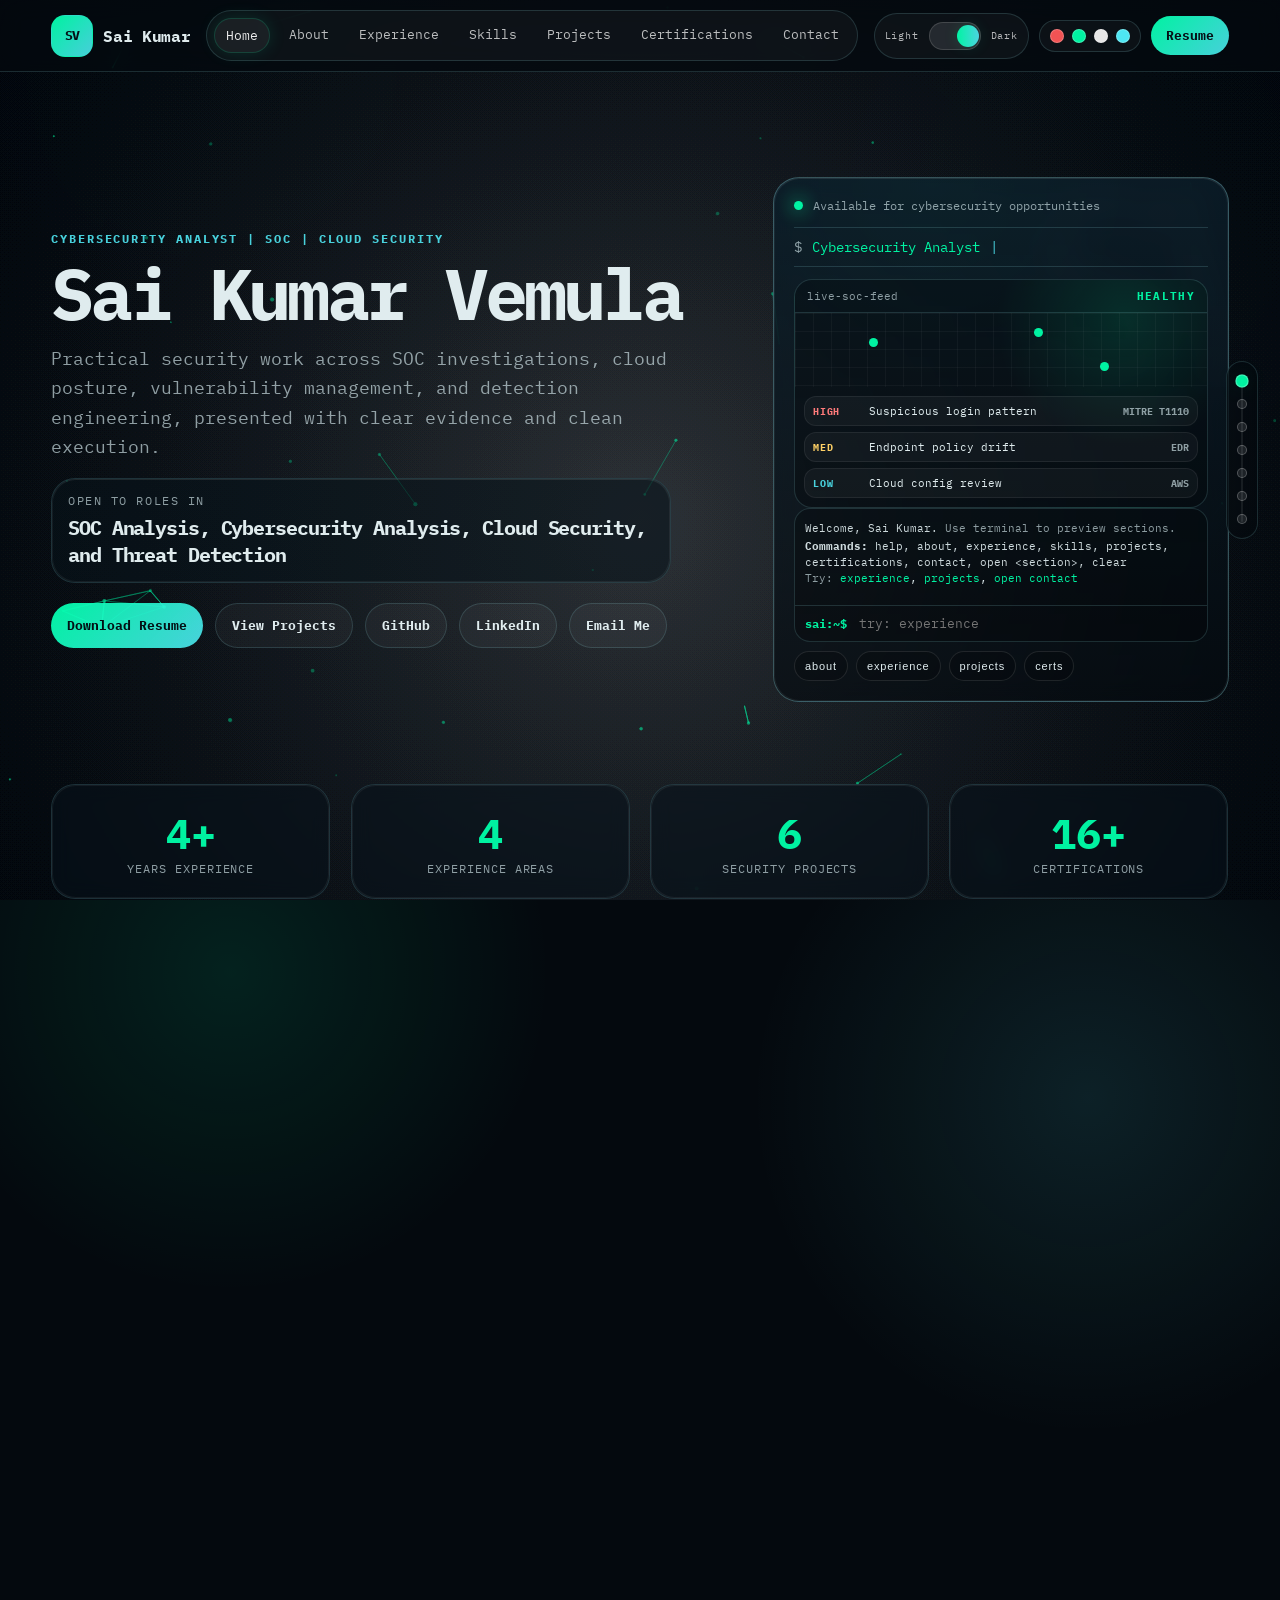
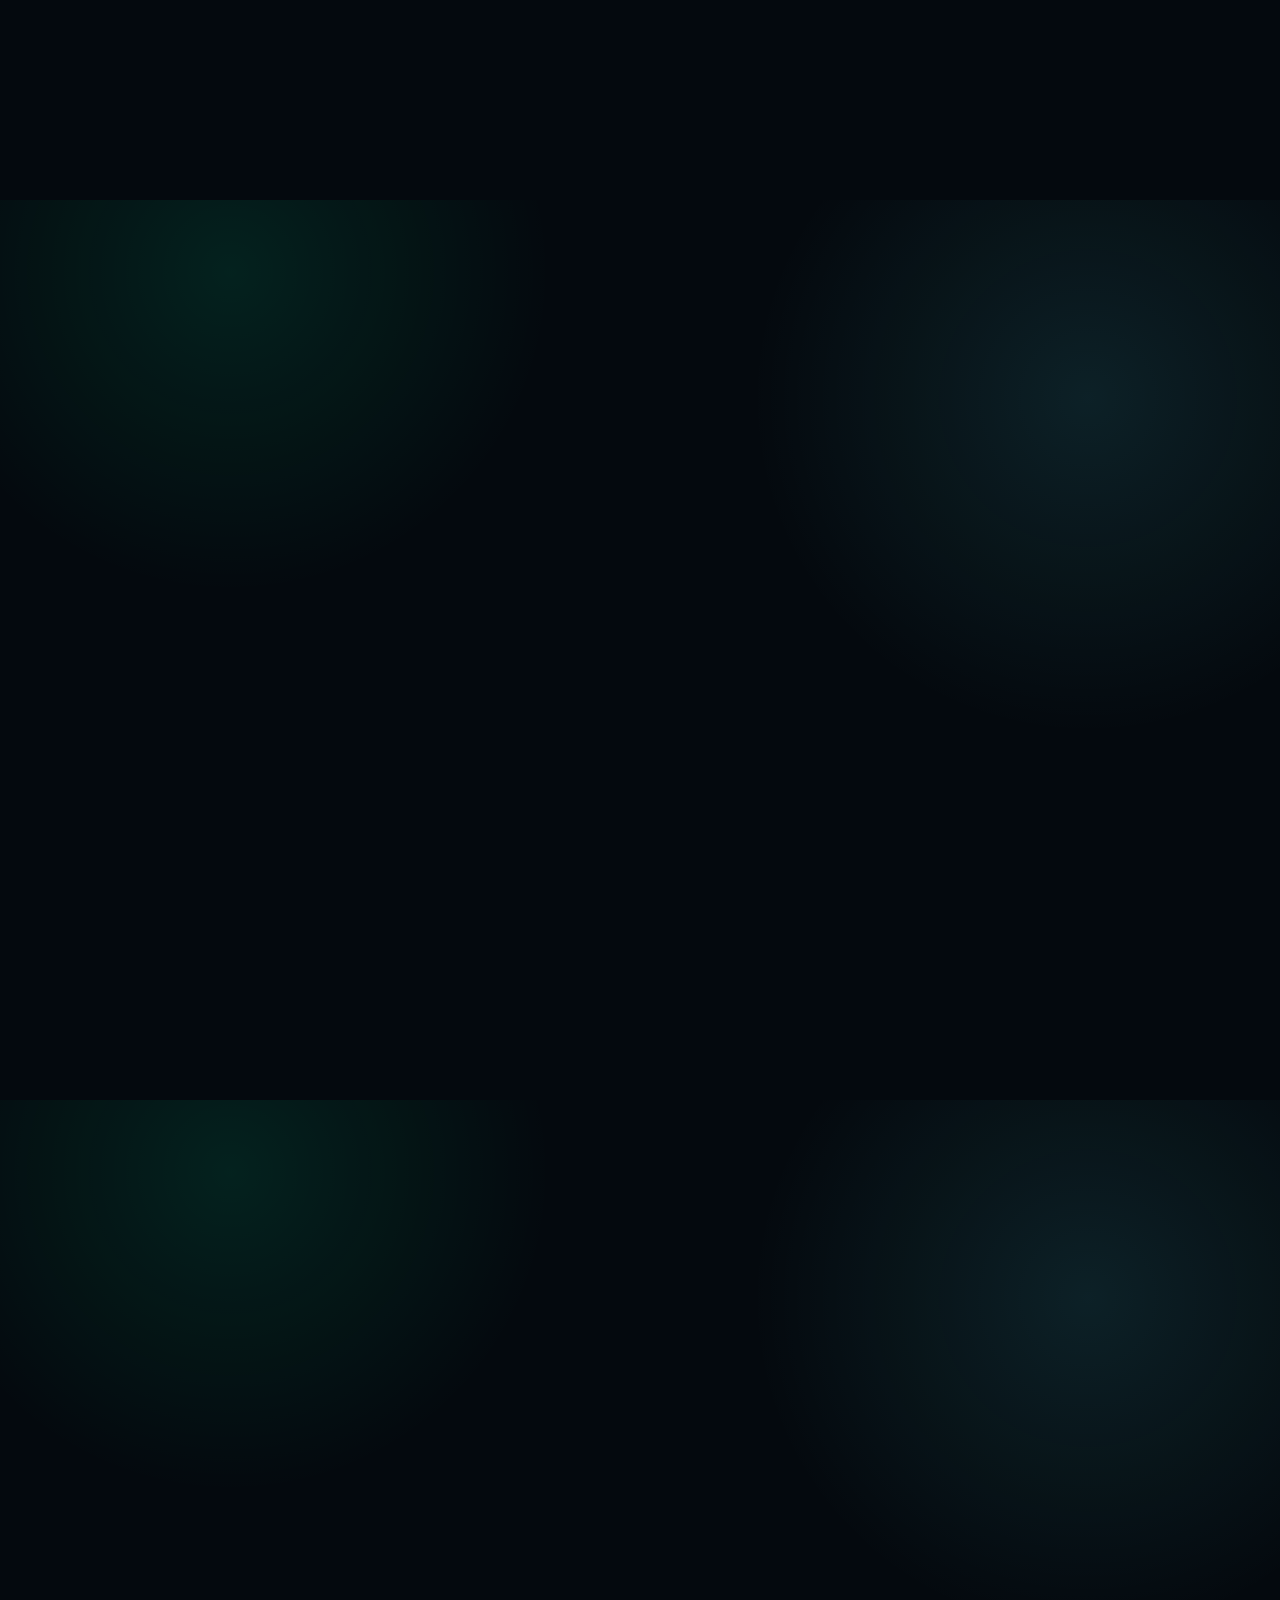
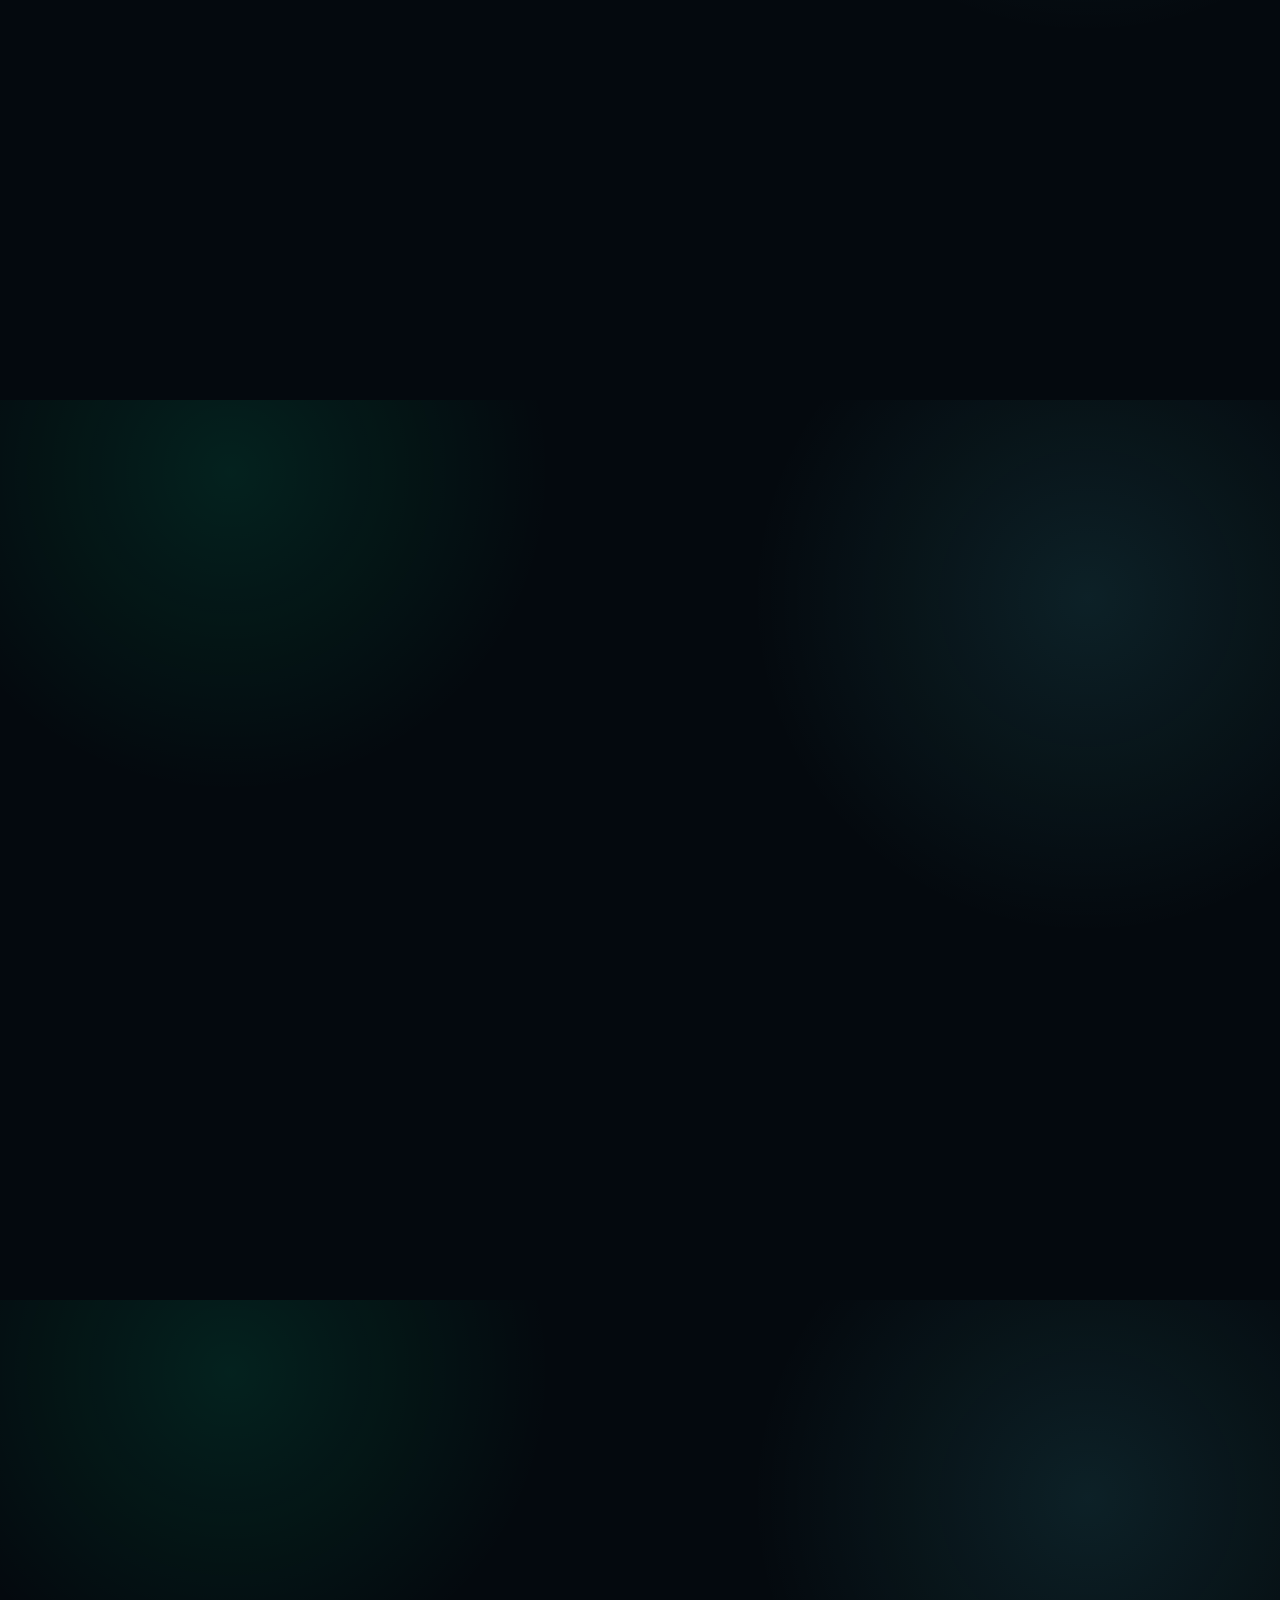
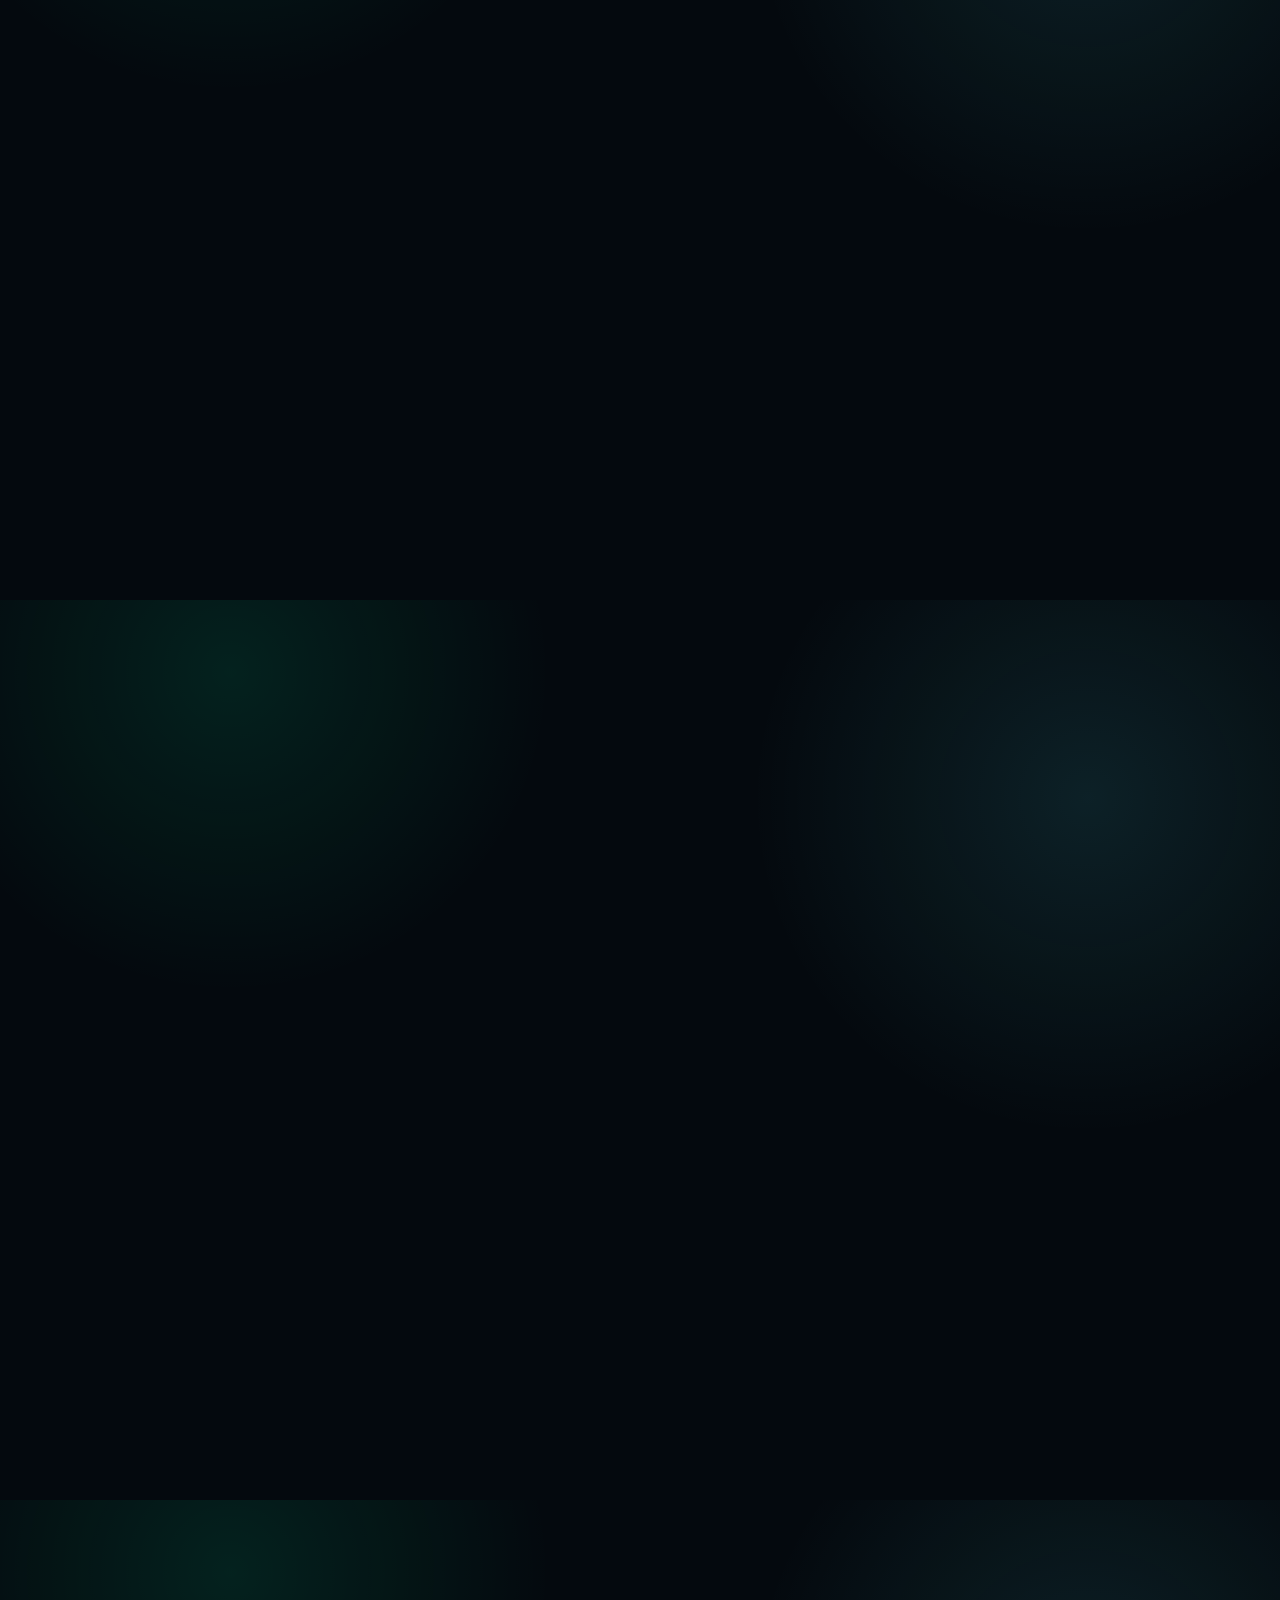
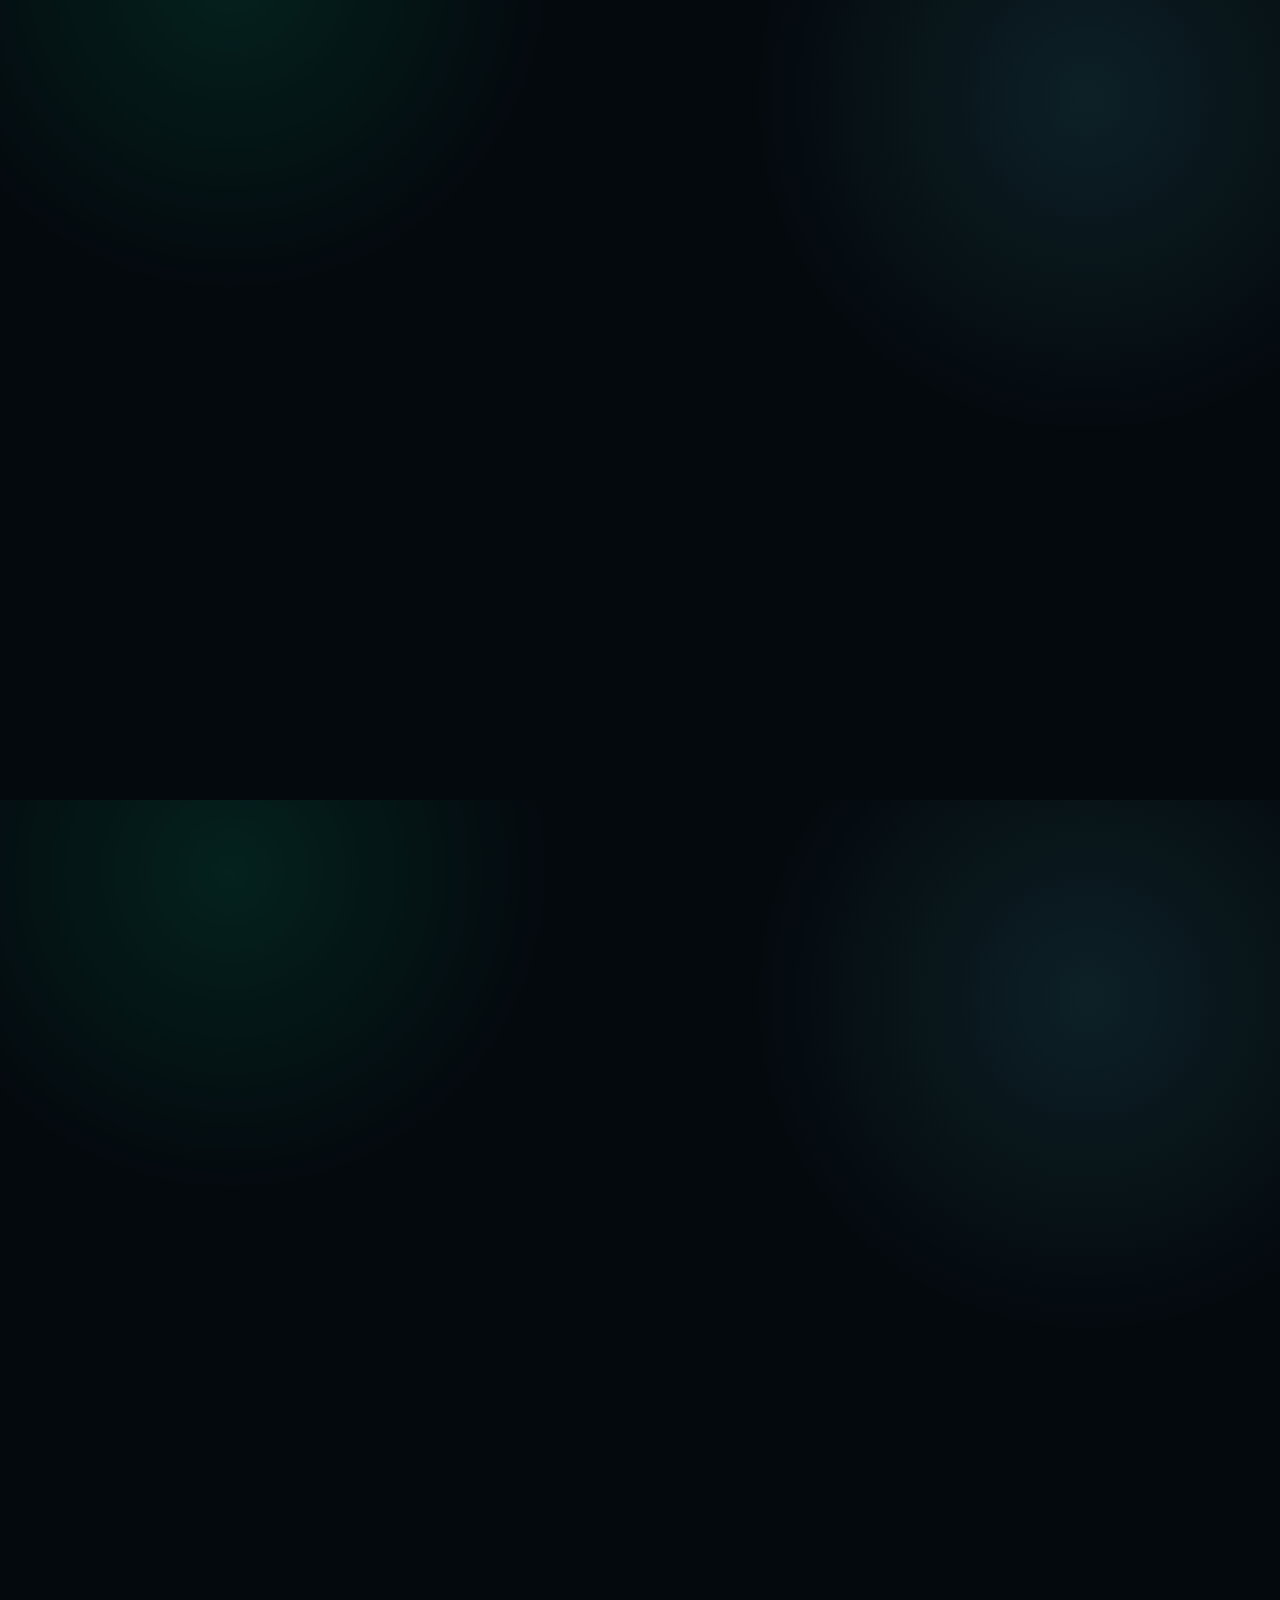
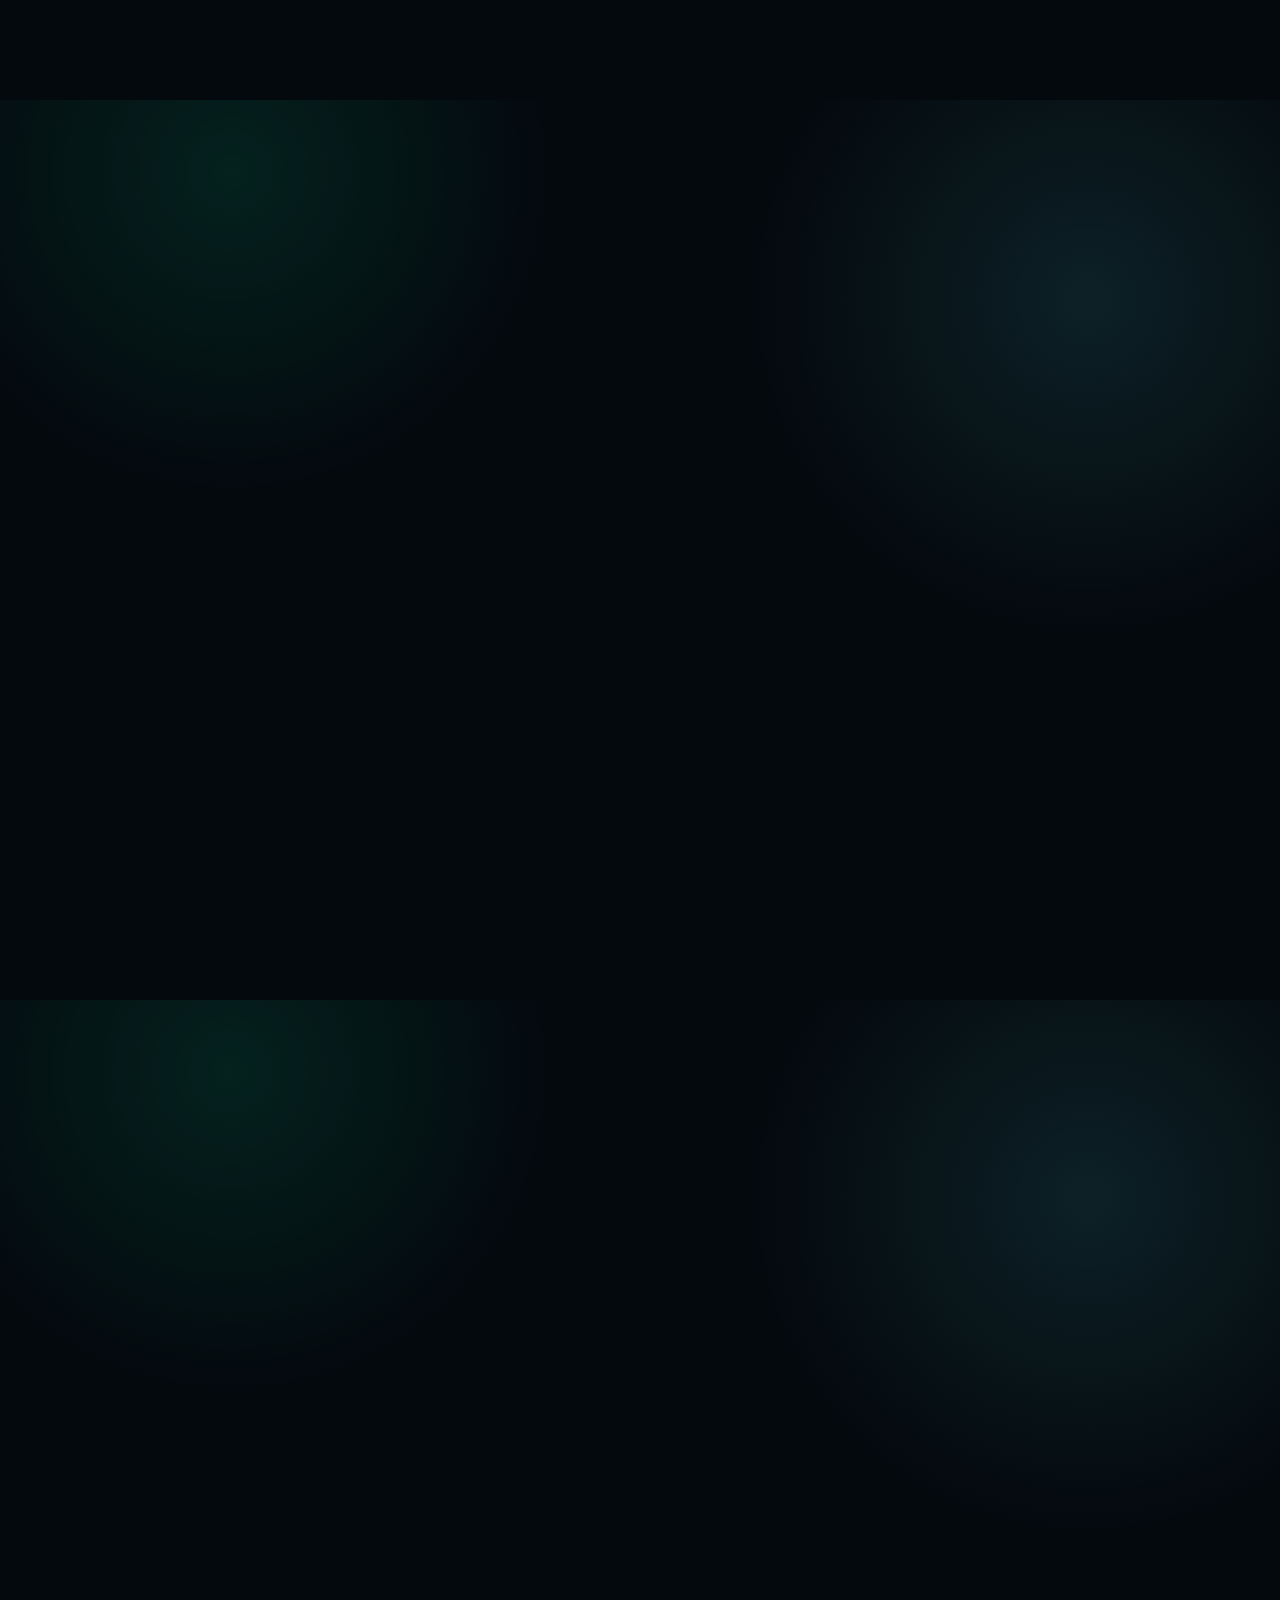
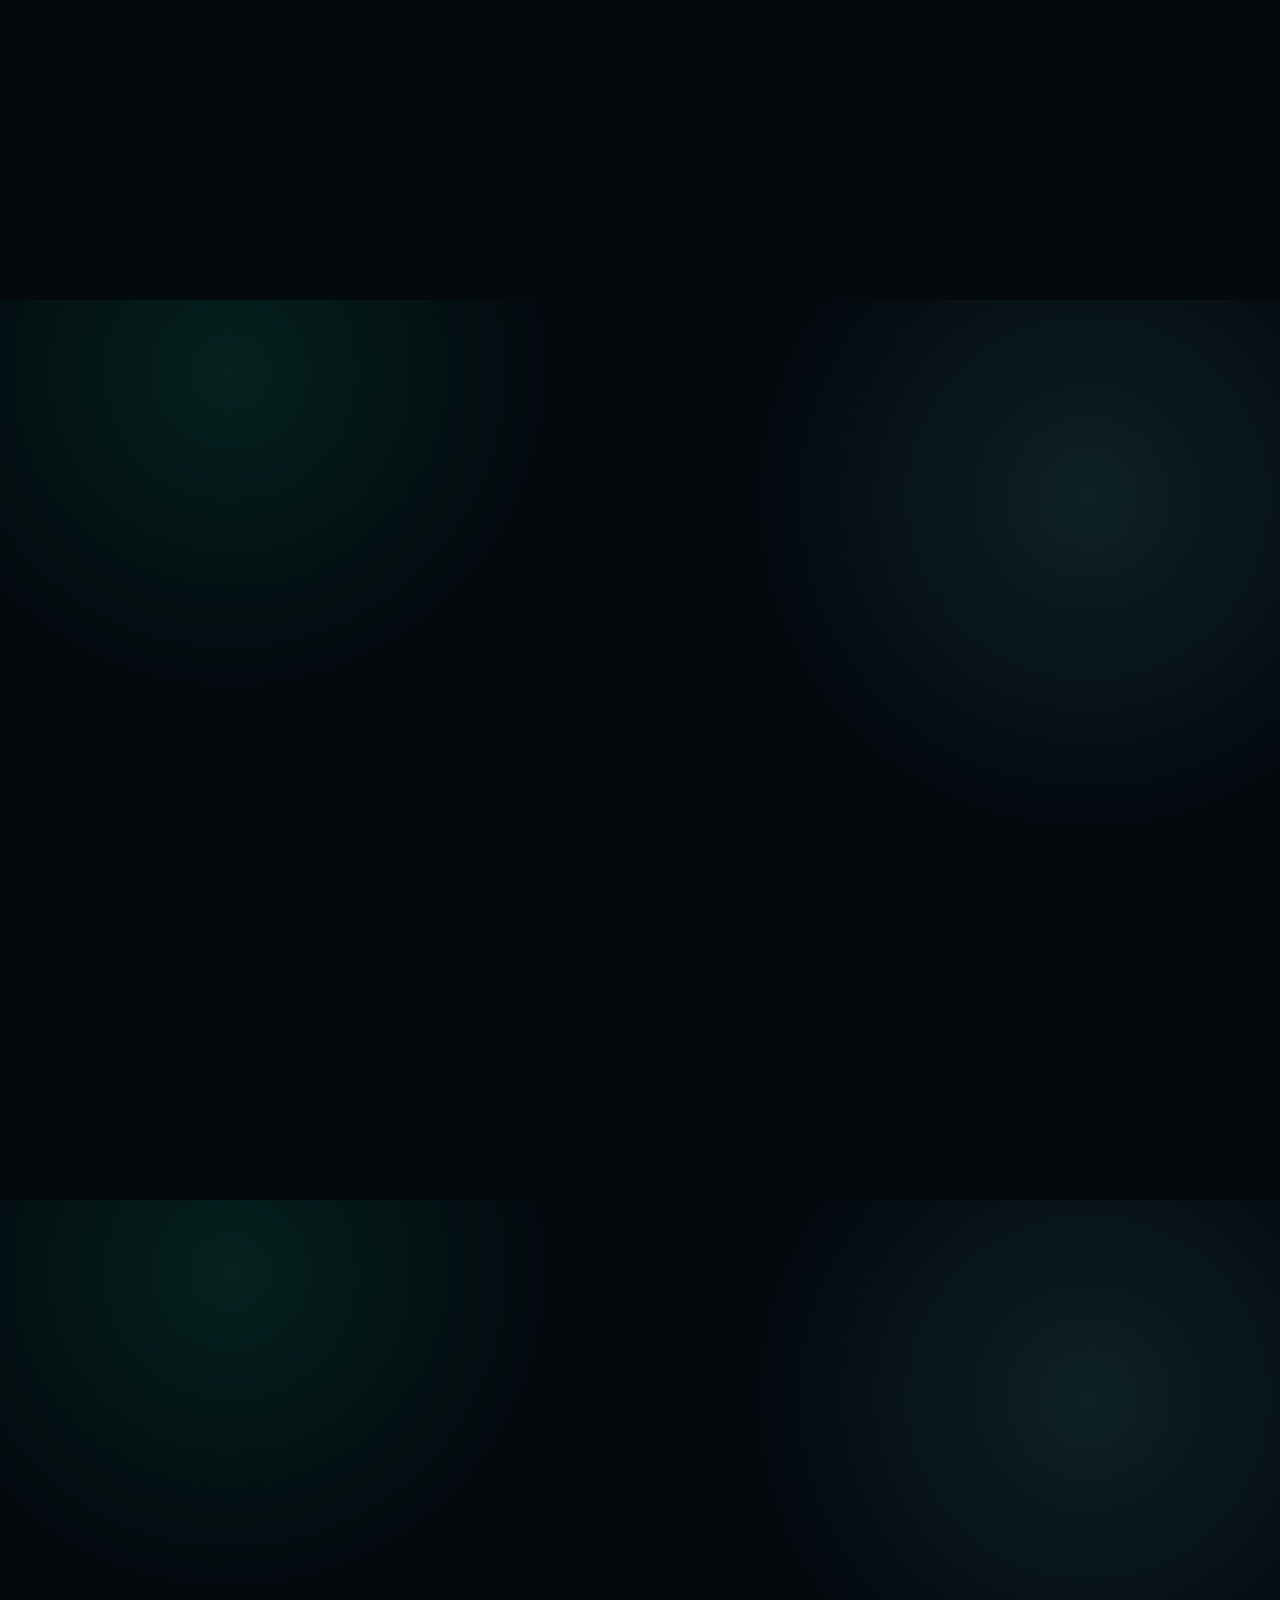
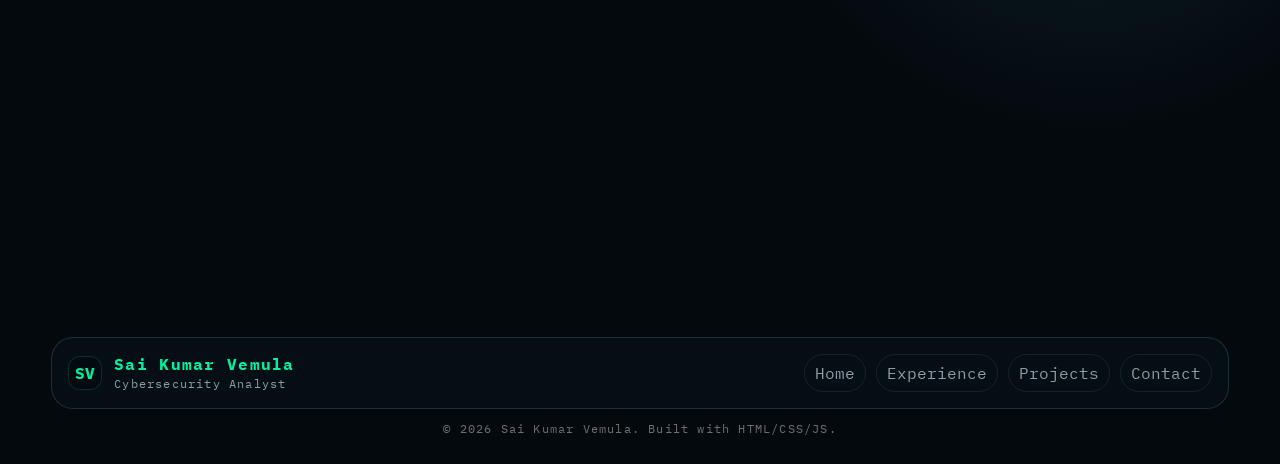
==== index.html @ e1f684a7 "final section" ====
<!doctype html>
<html lang="en" data-theme="green" data-ui="dark">

<head>
  <meta charset="utf-8" />
  <meta name="viewport" content="width=device-width, initial-scale=1" />
  <title>Sai Kumar Vemula</title>

  <link rel="preconnect" href="https://fonts.googleapis.com">
  <link rel="preconnect" href="https://fonts.gstatic.com" crossorigin>
  <link
    href="https://fonts.googleapis.com/css2?family=IBM+Plex+Mono:wght@400;500;600;700&family=Space+Grotesk:wght@400;500;600;700&display=swap"
    rel="stylesheet">

  <link rel="stylesheet" href="style.css?v=8" />
  <link rel="stylesheet" href="polish.css?v=4" />
</head>

<body>
  <canvas id="fx"></canvas>

  <section id="boot" class="boot2">
    <div class="boot2Wrap">
      <div class="boot2Title">PORTFOLIO LOADING<span class="dots">...</span></div>
      <div class="boot2Panel"><pre id="bootText" class="boot2Log"></pre></div>
      <div class="boot2Bar"><div id="bootBarFill" class="boot2BarFill"></div></div>
      <div class="boot2Footer">
        <div id="bootPct" class="boot2Pct">0%</div>
        <div id="bootStatus" class="boot2Status">Initializing...</div>
      </div>
      <div class="boot2Hint">Press <b>Enter</b> to skip</div>
    </div>
  </section>

  <div id="site" class="site hidden">
    <header class="topbar cleanTopbar">
      <a class="brand cleanBrand" href="#home" aria-label="Go to home">
        <span class="brandMark">SV</span>
        <span>Sai Kumar</span>
      </a>

      <nav class="navPill cleanNav" aria-label="Primary">
        <a class="navLink active" href="#home">Home</a>
        <a class="navLink" href="#about">About</a>
        <a class="navLink" href="#experience">Experience</a>
        <a class="navLink" href="#skills">Skills</a>
        <a class="navLink" href="#projects">Projects</a>
        <a class="navLink" href="#certifications">Certifications</a>
        <a class="navLink" href="#contact">Contact</a>
      </nav>

      <div class="headerTools">
        <div class="modeToggleWrap compactMode" aria-label="Light dark mode toggle">
          <span class="modeLabel">Light</span>
          <label class="switch" title="Toggle Light/Dark">
            <input id="uiToggle" type="checkbox" />
            <span class="slider"></span>
          </label>
          <span class="modeLabel">Dark</span>
        </div>
        <div class="themeDots compactThemes" aria-label="Theme selector">
          <button class="themeDot tRed" data-theme="red" aria-label="Red theme"></button>
          <button class="themeDot tGreen" data-theme="green" aria-label="Green theme"></button>
          <button class="themeDot tMono" data-theme="mono" aria-label="Black and white theme"></button>
          <button class="themeDot tBlue" data-theme="blue" aria-label="Blue theme"></button>
        </div>
        <a class="headerResume" href="Sai_Kumar_Cybersecurity.pdf" download>Resume</a>
      </div>
    </header>

    <aside class="sectionRail" aria-label="Page progress">
      <span class="railTrack"><span id="railFill" class="railFill"></span></span>
      <a href="#home" data-rail="home" aria-label="Home"></a>
      <a href="#about" data-rail="about" aria-label="About"></a>
      <a href="#experience" data-rail="experience" aria-label="Experience"></a>
      <a href="#skills" data-rail="skills" aria-label="Skills"></a>
      <a href="#projects" data-rail="projects" aria-label="Projects"></a>
      <a href="#certifications" data-rail="certifications" aria-label="Certifications"></a>
      <a href="#contact" data-rail="contact" aria-label="Contact"></a>
    </aside>

    <main class="wrap premiumPortfolio">
      <section id="home" class="hero premiumHero bgMode" data-bgmode="0">
        <div class="heroCopy">
          <p class="eyebrow">Cybersecurity Analyst | SOC | Cloud Security</p>
          <h1>Sai Kumar Vemula</h1>
          <p class="heroLead">
            Practical security work across SOC investigations, cloud posture, vulnerability management,
            and detection engineering, presented with clear evidence and clean execution.
          </p>

          <div class="targetRole glass hoverGlow">
            <span>Open to roles in</span>
            <strong>SOC Analysis, Cybersecurity Analysis, Cloud Security, and Threat Detection</strong>
          </div>

          <div class="heroActions">
            <a class="btn primary" href="Sai_Kumar_Cybersecurity.pdf" download>Download Resume</a>
            <a class="btn ghost" href="#projects">View Projects</a>
            <a class="btn ghost" href="https://github.com/svemula17" target="_blank" rel="noreferrer">GitHub</a>
            <a class="btn ghost" href="https://www.linkedin.com/in/sai-kumar-vemula1/" target="_blank" rel="noreferrer">LinkedIn</a>
            <a class="btn ghost" href="mailto:saikumarvemula.us@gmail.com">Email Me</a>
          </div>
        </div>

        <aside class="heroPanel glass hoverGlow" aria-label="Portfolio summary">
          <div class="panelStatus">
            <span class="statusDot"></span>
            Available for cybersecurity opportunities
          </div>
          <div class="roleLine compactRole">
            <span class="rolePrefix">$</span>
            <span id="rotatingRole" class="roleRotator"></span>
            <span class="cursor">|</span>
          </div>
          <div class="socVisual" aria-label="SOC alert dashboard preview">
            <div class="socVisualTop"><span>live-soc-feed</span><strong>healthy</strong></div>
            <div class="socPulseMap"><span></span><span></span><span></span></div>
            <div class="socRows">
              <div><span class="sev high">High</span><p>Suspicious login pattern</p><strong>MITRE T1110</strong></div>
              <div><span class="sev med">Med</span><p>Endpoint policy drift</p><strong>EDR</strong></div>
              <div><span class="sev low">Low</span><p>Cloud config review</p><strong>AWS</strong></div>
            </div>
          </div>
          <div class="miniTerminal" aria-label="Quick navigation terminal">
            <div id="termBody" class="terminalBody" role="log" aria-live="polite"></div>
            <form id="termForm" class="terminalInputRow" autocomplete="off">
              <span class="prompt">sai:~$</span>
              <input id="termInput" class="terminalInput" type="text" aria-label="Terminal command input" placeholder="try: experience" />
            </form>
          </div>
          <div class="terminalSuggest cleanSuggest">
            <button class="suggestBtn" data-cmd="about">about</button>
            <button class="suggestBtn" data-cmd="experience">experience</button>
            <button class="suggestBtn" data-cmd="projects">projects</button>
            <button class="suggestBtn" data-cmd="certifications">certs</button>
          </div>
        </aside>
      </section>

      <section class="statsBar cleanStats" aria-label="Portfolio metrics">
        <div class="statsGrid">
          <div class="statCard glass hoverGlow"><div class="statNum">4+</div><div class="statLabel">Years Experience</div></div>
          <div class="statCard glass hoverGlow"><div class="statNum">4</div><div class="statLabel">Experience Areas</div></div>
          <div class="statCard glass hoverGlow"><div class="statNum">6</div><div class="statLabel">Security Projects</div></div>
          <div class="statCard glass hoverGlow"><div class="statNum">16+</div><div class="statLabel">Certifications</div></div>
        </div>
      </section>

      <section id="about" class="section premiumSection bgMode" data-bgmode="0">
        <div class="sectionHeading">
          <p class="eyebrow">About</p>
          <h2>About Me</h2>
        </div>

        <div class="aboutPremiumGrid">
          <div class="aboutPortrait glass hoverGlow">
            <img src="profile_new.jpg" alt="Sai Kumar Vemula profile photo" loading="lazy" />
          </div>
          <div class="aboutStoryScroller" id="aboutStoryScroller">
            <div class="aboutStoryViewport glass hoverGlow">
              <div class="aboutStoryTrack" id="aboutStoryTrack">
                <article class="aboutPanelSlide is-active">
                  <div class="aboutSlideHeader">
                    <span class="aboutPanelEyebrow">Technical Snapshot</span>
                    <span class="aboutPanelCount">01</span>
                  </div>
                  <h3>Security work that stays practical, clear, and evidence-driven.</h3>
                  <p>
                    I am a cybersecurity professional currently pursuing an M.S. in Cybersecurity at Yeshiva University.
                    My background spans SOC alert triage, incident investigation, vulnerability management, endpoint and
                    access support, and cloud security projects.
                  </p>
                  <p>
                    I like security work that produces evidence: clean detections, clear investigation notes, prioritized
                    remediation, and tooling that helps analysts move faster without losing context.
                  </p>
                  <div class="aboutFocusGrid">
                    <div><span>Strength</span><strong>Detection and response</strong></div>
                    <div><span>Tools</span><strong>Splunk, Nessus, Qualys, AWS, Python</strong></div>
                    <div><span>Mindset</span><strong>Threat-aware, practical, documented</strong></div>
                  </div>
                </article>

                <article class="aboutPanelSlide aboutLifeSlide">
                  <div class="aboutSlideHeader">
                    <span class="aboutPanelEyebrow">Food and Cricket</span>
                    <span class="aboutPanelCount">02</span>
                  </div>
                  <h3>Outside cybersecurity, food and cricket are an easy yes.</h3>
                  <p>I enjoy playing cricket, and when it comes to food, biryani and chicken fry are always at the top of the list.</p>
                  <div class="aboutLifeGrid">
                    <article class="aboutPhotoCard cricketCard">
                      <img src="desktop-wallpaper-cricket-gully-cricket-logo-teahub-io-children-playing-1709904075359-compressed.jpeg" alt="Cricket" loading="lazy">
                      <div>
                        <span>Favorite Sport</span>
                        <strong>Cricket</strong>
                      </div>
                    </article>
                    <article class="aboutPhotoCard biryaniCard">
                      <img src="Ambur-Chicken-Biriyani.jpg" alt="Biryani" loading="lazy">
                      <div>
                        <span>Favorite Food</span>
                        <strong>Biryani</strong>
                      </div>
                    </article>
                    <article class="aboutPhotoCard chickenCard">
                      <img src="easy-kerala-chicken-fry.jpg" alt="Chicken fry" loading="lazy">
                      <div>
                        <span>Favorite Food</span>
                        <strong>Chicken Fry</strong>
                      </div>
                    </article>
                  </div>
                </article>

                <article class="aboutPanelSlide aboutMusicSlide">
                  <div class="aboutSlideHeader">
                    <span class="aboutPanelEyebrow">Playlist Mode</span>
                    <span class="aboutPanelCount">03</span>
                  </div>
                  <div class="musicPlayerCard">
                    <div class="musicPlayerTop">
                      <div>
                        <span>Now Playing</span>
                        <strong id="musicNowPlaying">Benson Boone - Beautiful Things</strong>
                      </div>
                      <div class="musicControls">
                        <button id="musicPrev" class="musicCtrlBtn" type="button" aria-label="Previous song">◀</button>
                        <button id="musicNext" class="musicCtrlBtn" type="button" aria-label="Next song">▶</button>
                      </div>
                    </div>
                    <div class="musicEmbedWrap">
                      <iframe
                        id="musicFrame"
                        src="https://www.youtube-nocookie.com/embed/Oa_RSwwpPaA?rel=0&modestbranding=1&playsinline=1"
                        title="Sai Kumar playlist player"
                        loading="lazy"
                        allow="accelerometer; autoplay; clipboard-write; encrypted-media; gyroscope; picture-in-picture; web-share"
                        referrerpolicy="strict-origin-when-cross-origin"
                        allowfullscreen></iframe>
                    </div>
                    <div class="songList" id="songList">
                      <button class="songItem is-active" type="button" data-title="Benson Boone - Beautiful Things" data-youtube="Oa_RSwwpPaA">Benson Boone - Beautiful Things</button>
                      <button class="songItem" type="button" data-title="Sabrina Carpenter - Espresso" data-youtube="eVli-tstM5E">Sabrina Carpenter - Espresso</button>
                      <button class="songItem" type="button" data-title="Tommy Richman - MILLION DOLLAR BABY" data-youtube="Zf1d9WJg7KQ">Tommy Richman - MILLION DOLLAR BABY</button>
                      <button class="songItem" type="button" data-title="Tyla - Water" data-youtube="XoiOOiuH8iI">Tyla - Water</button>
                      <button class="songItem" type="button" data-title="Billie Eilish - BIRDS OF A FEATHER" data-youtube="DyDfgMOUjCI">Billie Eilish - BIRDS OF A FEATHER</button>
                      <button class="songItem" type="button" data-title="Taylor Swift ft. Post Malone - Fortnight" data-youtube="q3zqJs7JUCQ">Taylor Swift ft. Post Malone - Fortnight</button>
                      <button class="songItem" type="button" data-title="David Kushner - Daylight" data-youtube="MoN9ql6Yymw">David Kushner - Daylight</button>
                      <button class="songItem" type="button" data-title="SZA - Saturn" data-youtube="K6i8oM9Qe6c">SZA - Saturn</button>
                      <button class="songItem" type="button" data-title="Dua Lipa - Houdini" data-youtube="suAR1PYFNYA">Dua Lipa - Houdini</button>
                      <button class="songItem" type="button" data-title="Imagine Dragons - Eyes Closed" data-youtube="eYDI8b5Nn5s">Imagine Dragons - Eyes Closed</button>
                      <button class="songItem" type="button" data-title="Kygo & Ava Max - Whatever" data-youtube="Etc8qdqiR5k">Kygo & Ava Max - Whatever</button>
                      <button class="songItem" type="button" data-title="Coldplay - feelslikeimfallinginlove" data-youtube="ZV3X4q3EbxA">Coldplay - feelslikeimfallinginlove</button>
                      <button class="songItem" type="button" data-title="Doja Cat - Paint The Town Red" data-youtube="m4_9TFeMfJE">Doja Cat - Paint The Town Red</button>
                      <button class="songItem" type="button" data-title="Post Malone ft. Morgan Wallen - I Had Some Help" data-youtube="4QpA6T4Y1eE">Post Malone ft. Morgan Wallen - I Had Some Help</button>
                      <button class="songItem" type="button" data-title="Ariana Grande - yes, and?" data-youtube="eB6txyhHFG4">Ariana Grande - yes, and?</button>
                      <button class="songItem" type="button" data-title="Jack Harlow - Lovin On Me" data-youtube="KX6qTL3p7sU">Jack Harlow - Lovin On Me</button>
                      <button class="songItem" type="button" data-title="Ed Sheeran - Bad Habits" data-youtube="orJSJGHjBLI">Ed Sheeran - Bad Habits</button>
                      <button class="songItem" type="button" data-title="Miley Cyrus - Flowers" data-youtube="G7KNmW9a75Y">Miley Cyrus - Flowers</button>
                      <button class="songItem" type="button" data-title="Rema & Selena Gomez - Calm Down" data-youtube="WcIcVapfqXw">Rema & Selena Gomez - Calm Down</button>
                      <button class="songItem" type="button" data-title="Dua Lipa - Levitating" data-youtube="TUVcZfQe-Kw">Dua Lipa - Levitating</button>
                    </div>
                  </div>
                </article>
              </div>
              <div class="aboutStoryProgress" aria-hidden="true">
                <span>Scroll</span>
                <button class="aboutDot is-active" data-about-slide="0" aria-label="Show about slide 1"></button>
                <button class="aboutDot" data-about-slide="1" aria-label="Show about slide 2"></button>
                <button class="aboutDot" data-about-slide="2" aria-label="Show about slide 3"></button>
              </div>
            </div>
          </div>
        </div>
        <div class="educationCard glass hoverGlow">
          <p class="cardLabel">Education</p>
          <div class="educationSplit">
            <article class="eduMiniCard">
              <span>Graduate</span>
              <strong>M.S. Cybersecurity</strong>
              <p>Yeshiva University, New York City</p>
              <small>2024 - 2026 | CGPA: 3.9</small>
            </article>
            <article class="eduMiniCard">
              <span>Undergraduate</span>
              <strong>B.Tech Mechanical Engineering</strong>
              <p>CMR College of Engineering and Technology, Hyderabad</p>
              <small>2018 - 2021 | CGPA: 3.9</small>
            </article>
          </div>
        </div>
      </section>

      <section id="experience" class="section premiumSection bgMode" data-bgmode="3">
        <div class="sectionHeading splitHeading">
          <div>
            <p class="eyebrow">Experience</p>
            <h2>Professional Experience</h2>
          </div>
          <p>Four roles across SOC operations, security engineering, IT support, and university IT service delivery.</p>
        </div>

        <div class="experienceDeck" aria-label="Expandable experience cards">
          <article class="experienceCard glass hoverGlow">
            <span class="experienceIndex">01</span>
            <p class="experienceDate">Mar 2023 - Apr 2025</p>
            <h3>Deloitte</h3>
            <h4>Cybersecurity Analyst L1</h4>
            <p class="experienceSummary">High-volume SOC operations, SIEM triage, investigations, and vulnerability lifecycle support.</p>
            <button class="experienceToggle" type="button" aria-expanded="false">Tap to view details</button>
            <div class="experienceDetails">
              <ul>
                <li>Triaged 100+ daily alerts using Splunk SIEM and documented investigation outcomes.</li>
                <li>Investigated phishing, malware, unauthorized access, and suspicious authentication events.</li>
                <li>Supported vulnerability assessment and remediation tracking with Nessus and Qualys.</li>
              </ul>
              <div class="tagRow"><span class="tagPill">Splunk</span><span class="tagPill">Incident Response</span><span class="tagPill">Nessus</span><span class="tagPill">Qualys</span></div>
            </div>
          </article>

          <article class="experienceCard glass hoverGlow">
            <span class="experienceIndex">02</span>
            <p class="experienceDate">Aug 2022 - Feb 2023</p>
            <h3>Phoenix Business Consulting</h3>
            <h4>Cybersecurity Engineer</h4>
            <p class="experienceSummary">Network hardening, endpoint protection, DLP support, and vulnerability remediation.</p>
            <button class="experienceToggle" type="button" aria-expanded="false">Tap to view details</button>
            <div class="experienceDetails">
              <ul>
                <li>Reviewed firewall rules and supported network security audit activities.</li>
                <li>Helped coordinate patching and remediation cycles for identified vulnerabilities.</li>
                <li>Configured endpoint protection and DLP controls to improve baseline security.</li>
              </ul>
              <div class="tagRow"><span class="tagPill">Firewall Review</span><span class="tagPill">DLP</span><span class="tagPill">Endpoint Security</span><span class="tagPill">Patch Mgmt</span></div>
            </div>
          </article>

          <article class="experienceCard glass hoverGlow">
            <span class="experienceIndex">03</span>
            <p class="experienceDate">Jun 2021 - Jul 2022</p>
            <h3>Siddhartha Heavy Equipment</h3>
            <h4>IT Support Technician</h4>
            <p class="experienceSummary">Systems support foundation across identity, access, endpoint troubleshooting, and monitoring.</p>
            <button class="experienceToggle" type="button" aria-expanded="false">Tap to view details</button>
            <div class="experienceDetails">
              <ul>
                <li>Resolved user support tickets involving hardware, software, and account access issues.</li>
                <li>Managed user provisioning, access control, and Active Directory workflows.</li>
                <li>Escalated system anomalies and reliability issues before they became larger incidents.</li>
              </ul>
              <div class="tagRow"><span class="tagPill">Active Directory</span><span class="tagPill">Access Control</span><span class="tagPill">Troubleshooting</span><span class="tagPill">Monitoring</span></div>
            </div>
          </article>

          <article class="experienceCard glass hoverGlow">
            <span class="experienceIndex">04</span>
            <p class="experienceDate">Jun 2025 - Present</p>
            <h3>Yeshiva University</h3>
            <h4>Student Assistant - IT Department</h4>
            <p class="experienceSummary">Supporting campus IT operations through user support, troubleshooting, access assistance, and reliable service delivery.</p>
            <button class="experienceToggle" type="button" aria-expanded="false">Tap to view details</button>
            <div class="experienceDetails">
              <ul>
                <li>Assist students, faculty, and staff with technical support requests across accounts, devices, applications, and campus systems.</li>
                <li>Troubleshoot hardware, software, network connectivity, and access-related issues while documenting resolutions clearly.</li>
                <li>Support IT service workflows with a security-aware mindset around account access, data handling, and timely escalation.</li>
              </ul>
              <div class="tagRow"><span class="tagPill">IT Support</span><span class="tagPill">Troubleshooting</span><span class="tagPill">Access Support</span><span class="tagPill">Service Desk</span></div>
            </div>
          </article>
        </div>
      </section>

      <section id="skills" class="section premiumSection bgMode" data-bgmode="2">
        <div class="sectionHeading">
          <p class="eyebrow">Skills</p>
          <h2>Technical Skills</h2>
        </div>
        <div class="skillBoard">
          <article class="skillBlock glass hoverGlow"><div class="skillTop"><span class="skillIcon">SI</span><span class="skillLevel">Advanced</span></div><h3>SOC Operations</h3><p class="skillUse">Splunk SIEM, alert triage, escalation context, investigation notes, and detection review.</p><div class="skillChips"><span>Splunk</span><span>Triage</span><span>Threat Hunting</span></div></article>
          <article class="skillBlock glass hoverGlow"><div class="skillTop"><span class="skillIcon">VM</span><span class="skillLevel">Advanced</span></div><h3>Vulnerability Management</h3><p class="skillUse">Nessus, Qualys, remediation follow-up, patch tracking, and risk prioritization.</p><div class="skillChips"><span>Nessus</span><span>Qualys</span><span>Nmap</span></div></article>
          <article class="skillBlock glass hoverGlow"><div class="skillTop"><span class="skillIcon">OF</span><span class="skillLevel">Practical</span></div><h3>Offensive Security Labs</h3><p class="skillUse">Burp Suite, OWASP testing, DVWA labs, and remediation-minded reporting.</p><div class="skillChips"><span>Burp Suite</span><span>DVWA</span><span>OWASP</span></div></article>
          <article class="skillBlock glass hoverGlow"><div class="skillTop"><span class="skillIcon">CL</span><span class="skillLevel">Advanced</span></div><h3>Cloud Security</h3><p class="skillUse">AWS-focused projects, posture thinking, cloud workflows, and secure build patterns.</p><div class="skillChips"><span>AWS</span><span>Cloud Labs</span><span>Security</span></div></article>
          <article class="skillBlock glass hoverGlow"><div class="skillTop"><span class="skillIcon">PY</span><span class="skillLevel">Advanced</span></div><h3>Python Automation</h3><p class="skillUse">Security workflow scripting, analyst tooling, quick automation, and data handling.</p><div class="skillChips"><span>Python</span><span>Automation</span><span>Scripting</span></div></article>
          <article class="skillBlock glass hoverGlow"><div class="skillTop"><span class="skillIcon">LX</span><span class="skillLevel">Daily</span></div><h3>Linux and Systems</h3><p class="skillUse">Linux operations, shell usage, access support, troubleshooting, and environment setup.</p><div class="skillChips"><span>Linux</span><span>Bash</span><span>Support</span></div></article>
        </div>
      </section>

      <section id="projects" class="section premiumSection projectScrollSection bgMode" data-bgmode="1">
        <div class="sectionHeading splitHeading projectIntro">
          <div>
            <p class="eyebrow">Projects</p>
            <h2>Security Projects</h2>
          </div>
          <p>Scroll through focused project stories with tools, outcomes, and links to the repositories.</p>
        </div>

        <div class="projectScroller" id="projectScroller">
          <div class="projectViewport glass hoverGlow">
            <div class="projectSlideTrack" id="projectSlideTrack">
              <article class="projectSlide is-active" data-project="01">
                <div class="projectSlideCopy">
                  <p class="cardLabel">Featured Project</p>
                  <h3>Smart SIEM Risk Engine</h3>
                  <p>Built an alert-fatigue reduction engine that ingests raw threat data, normalizes alerts, scores risk, maps MITRE TTPs, and streams high-confidence events to a real-time analyst dashboard.</p>
                  <div class="projectFacts"><span>FastAPI + WebSockets</span><span>MITRE ATT&CK mapping</span><span>Automated response playbooks</span></div>
                  <div class="tagRow"><span class="tagPill">Python</span><span class="tagPill">FastAPI</span><span class="tagPill">SQLite</span><span class="tagPill">MITRE</span></div>
                  <div class="projectActions"><button class="pc-btn caseStudyBtn" type="button" data-case="siem">Case Study</button><a class="pc-btn" href="https://github.com/svemula17/smart-siem-risk-engine" target="_blank" rel="noreferrer">GitHub</a></div>
                </div>
                <div class="projectSlideVisual projectShot" aria-label="Smart SIEM dashboard">
                  <img src="Smart Risk Engine.png" alt="Smart SIEM Risk Engine dashboard" loading="lazy">
                </div>
              </article>

              <article class="projectSlide" data-project="02">
                <div class="projectSlideCopy">
                  <p class="cardLabel">Cloud Security</p>
                  <h3>AI Cloud Posture Platform</h3>
                  <p>Created a controlled cloud deception platform that intentionally exposes monitored cloud assets and services to study attacker discovery, exploitation, and movement patterns.</p>
                  <div class="projectFacts"><span>Cloud deception</span><span>Attacker behavior research</span><span>Defensive security lab</span></div>
                  <div class="tagRow"><span class="tagPill">AWS</span><span class="tagPill">Deception</span><span class="tagPill">Cloud Security</span></div>
                  <div class="projectActions"><button class="pc-btn caseStudyBtn" type="button" data-case="cloud">Case Study</button><a class="pc-btn" href="https://github.com/saivarmadpr/Cloud_Security_Posture_-_Deception_Platform" target="_blank" rel="noreferrer">GitHub</a></div>
                </div>
                <div class="projectSlideVisual projectShot" aria-label="Cloud deception platform">
                  <img src="cloud_posture.png" alt="Cloud posture platform screenshot" loading="lazy">
                </div>
              </article>

              <article class="projectSlide" data-project="03">
                <div class="projectSlideCopy">
                  <p class="cardLabel">Offensive Lab</p>
                  <h3>DVWA Vulnerability Testing Lab</h3>
                  <p>Documented web vulnerability testing workflows across OWASP Top 10 categories, connecting exploit behavior with clear remediation notes and defensive takeaways.</p>
                  <div class="projectFacts"><span>SQLi / XSS / CSRF</span><span>Burp Suite workflow</span><span>Remediation notes</span></div>
                  <div class="tagRow"><span class="tagPill">OWASP</span><span class="tagPill">Burp Suite</span><span class="tagPill">DVWA</span></div>
                  <div class="projectActions"><button class="pc-btn caseStudyBtn" type="button" data-case="dvwa">Case Study</button><a class="pc-btn" href="https://github.com/svemula17" target="_blank" rel="noreferrer">GitHub</a></div>
                </div>
                <div class="projectSlideVisual projectTerminal"><div class="dvwa-terminal"><div class="dvwa-bar"><span class="dvwa-dot r"></span><span class="dvwa-dot y"></span><span class="dvwa-dot g"></span></div><div class="dvwa-lines"><div><span class="dvwa-prompt">$</span> <span class="dvwa-cmd">test OWASP_TOP_10</span></div><div><span class="dvwa-out">[+] SQLi, XSS, CSRF documented</span></div><div><span class="dvwa-prompt">$</span> <span class="dvwa-cmd">write remediation_notes.md</span></div></div></div></div>
              </article>

              <article class="projectSlide" data-project="04">
                <div class="projectSlideCopy">
                  <p class="cardLabel">Analysis Tool</p>
                  <h3>Attack Identification Tool</h3>
                  <p>Security-analysis tooling concept focused on turning attack indicators into clearer classifications for investigation and analyst decision-making.</p>
                  <div class="projectFacts"><span>Attack classification</span><span>Analyst workflow</span><span>Detection logic</span></div>
                  <div class="tagRow"><span class="tagPill">Detection</span><span class="tagPill">Analysis</span><span class="tagPill">Python</span></div>
                  <div class="projectActions"><button class="pc-btn caseStudyBtn" type="button" data-case="attack">Case Study</button><a class="pc-btn" href="https://github.com/svemula17/attack_identification_tool" target="_blank" rel="noreferrer">GitHub</a></div>
                </div>
                <div class="projectSlideVisual projectShot" aria-label="Attack identification tool screenshot">
                  <img src="attack_identification.png" alt="Attack identification tool screenshot" loading="lazy">
                </div>
              </article>

              <article class="projectSlide" data-project="05">
                <div class="projectSlideCopy">
                  <p class="cardLabel">Serverless AI</p>
                  <h3>AWS Image AI Tagging</h3>
                  <p>Cloud-native image metadata workflow that applies AI-style tagging patterns to uploaded assets so files can be organized and searched more efficiently.</p>
                  <div class="projectFacts"><span>Image upload flow</span><span>Metadata tagging</span><span>Cloud storage pattern</span></div>
                  <div class="tagRow"><span class="tagPill">AWS</span><span class="tagPill">AI</span><span class="tagPill">Serverless</span></div>
                  <div class="projectActions"><button class="pc-btn caseStudyBtn" type="button" data-case="image">Case Study</button><a class="pc-btn" href="https://github.com/PeterMangoro/cloudComputingDiscussion1" target="_blank" rel="noreferrer">GitHub</a></div>
                </div>
                <div class="projectSlideVisual projectShot" aria-label="Image tagging workflow screenshot">
                  <img src="image_tagging.png" alt="Image tagging project screenshot" loading="lazy">
                </div>
              </article>

              <article class="projectSlide" data-project="06">
                <div class="projectSlideCopy">
                  <p class="cardLabel">Serverless Pipeline</p>
                  <h3>AWS Sentiment Analysis</h3>
                  <p>Built an AWS free-tier sentiment platform that processes CSV/JSON/TXT feedback, stores results in DynamoDB, visualizes trends, and alerts on negative sentiment.</p>
                  <div class="projectFacts"><span>S3 + Lambda + DynamoDB</span><span>Nuxt/Vue dashboard</span><span>SNS alerts</span></div>
                  <div class="tagRow"><span class="tagPill">AWS Lambda</span><span class="tagPill">DynamoDB</span><span class="tagPill">Vue</span></div>
                  <div class="projectActions"><button class="pc-btn caseStudyBtn" type="button" data-case="sentiment">Case Study</button><a class="pc-btn" href="https://github.com/PeterMangoro/cloudComputingDiscussion1" target="_blank" rel="noreferrer">GitHub</a></div>
                </div>
                <div class="projectSlideVisual projectShot" aria-label="Sentiment dashboard screenshot">
                  <img src="sentiment_analysis.png" alt="Sentiment analysis dashboard" loading="lazy">
                </div>
              </article>
            </div>

            <div class="projectProgress" aria-hidden="true">
              <span>Scroll</span>
              <button class="projectDot is-active" data-slide="0" aria-label="Show project 1"></button>
              <button class="projectDot" data-slide="1" aria-label="Show project 2"></button>
              <button class="projectDot" data-slide="2" aria-label="Show project 3"></button>
              <button class="projectDot" data-slide="3" aria-label="Show project 4"></button>
              <button class="projectDot" data-slide="4" aria-label="Show project 5"></button>
              <button class="projectDot" data-slide="5" aria-label="Show project 6"></button>
            </div>
          </div>
        </div>
      </section>

      <section id="certifications" class="section premiumSection bgMode" data-bgmode="4">
        <div class="certPanel glass hoverGlow">
          <div class="certTop">
            <div>
              <p class="certEyebrow"><span></span> Certifications</p>
              <h2>Certifications</h2>
              <p>Compact proof of hands-on security, cloud, Linux, and automation learning.</p>
            </div>
            <div class="certBadgeArt" aria-hidden="true"><div class="certRings"><span></span><span></span><span></span></div><div class="certIcon">CERT</div></div>
          </div>

          <div class="certGridFeatured">
            <a class="certRow hoverGlow" href="Comptia.jpg" target="_blank" rel="noreferrer"><img src="Comptia.jpg" alt="CompTIA Security+ certificate"><div><h3>CompTIA Security+</h3><p>CompTIA | View certificate</p></div></a>
            <a class="certRow hoverGlow" href="Google cert_page-0001.jpg" target="_blank" rel="noreferrer"><img src="Google cert_page-0001.jpg" alt="Google Cybersecurity certificate"><div><h3>Google Cybersecurity Professional Certificate</h3><p>Google | View certificate</p></div></a>
            <a class="certRow hoverGlow" href="Soc.png" target="_blank" rel="noreferrer"><img src="Soc.png" alt="Hands-on SOC Lab certificate"><div><h3>Hands-on SOC Lab Program</h3><p>SOC Experts | View certificate</p></div></a>
            <a class="certRow hoverGlow" href="blob.png" target="_blank" rel="noreferrer"><img src="blob.png" alt="Red Hat certificate"><div><h3>Red Hat System Administration I</h3><p>Red Hat RH124 | View certificate</p></div></a>
          </div>

          <button id="certToggle" class="certToggle btn ghost" type="button" aria-expanded="false" aria-controls="certMore">View all certifications</button>
          <div id="certMore" class="certMore" hidden>
            <div class="certGridFeatured certGridMore">
              <a class="certRow hoverGlow" href="ISc2.jpg" target="_blank" rel="noreferrer"><img src="ISc2.jpg" alt="ISC2 certificate"><div><h3>Certified in Cybersecurity Specialization</h3><p>(ISC)2 / Coursera | View certificate</p></div></a>
              <a class="certRow hoverGlow" href="Automate.jpg" target="_blank" rel="noreferrer"><img src="Automate.jpg" alt="Python automation certificate"><div><h3>Automate Cybersecurity Tasks with Python</h3><p>Google | View certificate</p></div></a>
              <a class="certRow hoverGlow" href="foundations.jpg" target="_blank" rel="noreferrer"><img src="foundations.jpg" alt="Foundations of Cybersecurity certificate"><div><h3>Foundations of Cybersecurity</h3><p>Google | View certificate</p></div></a>
              <a class="certRow hoverGlow" href="Play it_page-0001.jpg" target="_blank" rel="noreferrer"><img src="Play it_page-0001.jpg" alt="Play It Safe certificate"><div><h3>Play It Safe: Manage Security Risks</h3><p>Google | View certificate</p></div></a>
              <a class="certRow hoverGlow" href="Connect.jpg" target="_blank" rel="noreferrer"><img src="Connect.jpg" alt="Connect and Protect Networks certificate"><div><h3>Connect and Protect Networks</h3><p>Google | View certificate</p></div></a>
              <a class="certRow hoverGlow" href="Tools.jpg" target="_blank" rel="noreferrer"><img src="Tools.jpg" alt="Linux and SQL certificate"><div><h3>Tools of the Trade: Linux and SQL</h3><p>Google | View certificate</p></div></a>
              <a class="certRow hoverGlow" href="Assets.jpg" target="_blank" rel="noreferrer"><img src="Assets.jpg" alt="Assets threats and vulnerabilities certificate"><div><h3>Assets, Threats, and Vulnerabilities</h3><p>Google | View certificate</p></div></a>
              <a class="certRow hoverGlow" href="Sound.jpg" target="_blank" rel="noreferrer"><img src="Sound.jpg" alt="Detection and response certificate"><div><h3>Sound the Alarm: Detection and Response</h3><p>Google | View certificate</p></div></a>
              <a class="certRow hoverGlow" href="Incident.jpg" target="_blank" rel="noreferrer"><img src="Incident.jpg" alt="Incident response certificate"><div><h3>Incident Response, BC, and DR Concepts</h3><p>Google | View certificate</p></div></a>
              <a class="certRow hoverGlow" href="Access.jpg" target="_blank" rel="noreferrer"><img src="Access.jpg" alt="Access control certificate"><div><h3>Access Control Concepts</h3><p>Google | View certificate</p></div></a>
              <a class="certRow hoverGlow" href="Security.jpg" target="_blank" rel="noreferrer"><img src="Security.jpg" alt="Security operations certificate"><div><h3>Security Operations</h3><p>Google | View certificate</p></div></a>
              <a class="certRow hoverGlow" href="Put.jpg" target="_blank" rel="noreferrer"><img src="Put.jpg" alt="Prepare for cybersecurity jobs certificate"><div><h3>Put It to Work: Prepare for Cybersecurity Jobs</h3><p>Google | View certificate</p></div></a>
            </div>
          </div>
        </div>
      </section>

      <section id="contact" class="section premiumSection contactSection bgMode" data-bgmode="6">
        <div class="contactBand contactMePanel glass hoverGlow">
          <div class="contactCopy">
            <p class="eyebrow">Contact Me</p>
            <h2>Let us build safer systems together.</h2>
            <p>
              I am available for SOC analyst, cybersecurity analyst, cloud security, IT security, and threat detection roles.
              If my background fits your team, send me a message and I will respond quickly.
            </p>
          </div>
          <div class="contactActions contactActionGrid">
            <a class="btn primary contactEmail" href="mailto:saikumarvemula.us@gmail.com">Email Me</a>
            <button class="btn ghost copyBtn" data-copy="saikumarvemula.us@gmail.com">Copy Email</button>
            <a class="btn ghost" href="https://github.com/svemula17" target="_blank" rel="noreferrer">GitHub</a>
            <a class="btn ghost" href="https://www.linkedin.com/in/sai-kumar-vemula1/" target="_blank" rel="noreferrer">LinkedIn</a>
            <a class="btn ghost" href="Sai_Kumar_Cybersecurity.pdf" download>Resume</a>
          </div>
          <div class="roleTargetNote">
            I am looking for SOC Analyst, Cybersecurity Analyst, Cloud Security, and Threat Detection roles where I can investigate real alerts, document clearly, and build practical security workflows.
          </div>
          <div class="contactMeta" aria-label="Contact details">
            <span>saikumarvemula.us@gmail.com</span>
            <span>New Jersey, USA</span>
            <span>linkedin.com/in/sai-kumar-vemula1</span>
            <span>Open to cybersecurity opportunities</span>
          </div>
        </div>
      </section>

      <div class="caseModal" id="caseModal" aria-hidden="true" role="dialog" aria-labelledby="caseModalTitle">
        <div class="caseModalBackdrop" data-close-case></div>
        <article class="caseModalCard glass">
          <button class="caseClose" type="button" data-close-case aria-label="Close case study">×</button>
          <p class="cardLabel" id="caseModalLabel">Case Study</p>
          <h2 id="caseModalTitle">Project Title</h2>
          <div class="caseModalGrid">
            <section><h3>Problem</h3><p id="caseProblem"></p></section>
            <section><h3>What I Built</h3><p id="caseBuilt"></p></section>
            <section><h3>Tools</h3><p id="caseTools"></p></section>
            <section><h3>Outcome</h3><p id="caseOutcome"></p></section>
          </div>
          <a class="btn primary" id="caseLink" href="#" target="_blank" rel="noreferrer">Open Repository</a>
        </article>
      </div>

      <footer class="footer cleanFooter">
        <div class="footerInner">
          <div class="footerBrand"><span class="brandMark mini">SV</span><div><div class="footerName">Sai Kumar Vemula</div><div class="footerRole">Cybersecurity Analyst</div></div></div>
          <div class="footerRight"><a class="footerLink" href="#home">Home</a><a class="footerLink" href="#experience">Experience</a><a class="footerLink" href="#projects">Projects</a><a class="footerLink" href="#contact">Contact</a></div>
        </div>
        <div class="footerCopy">© <span id="year"></span> Sai Kumar Vemula. Built with HTML/CSS/JS.</div>
      </footer>

      <button id="toTop" class="toTop" aria-label="Scroll to top">↑</button>
    </main>
  </div>

  <script src="boot.js"></script>
  <script src="script.js?v=8"></script>
</body>

</html>
---- style.css ----
:root{
  --mono: "Share Tech Mono", ui-monospace, Menlo, Monaco, Consolas, "Courier New", monospace;
  --serif: "Playfair Display", Georgia, "Times New Roman", serif;

  --headerH: 76px;

  /* defaults (dark) */
  --bg: #05070b;
  --text: rgba(255,255,255,0.88);
  --muted: rgba(255,255,255,0.60);
  --panel: rgba(0,0,0,0.20);
  --panel2: rgba(0,0,0,0.22);
  --fxFade: rgba(0,0,0,0.18);

  --accent: rgba(0,255,170,0.95);
  --accent2: rgba(83,243,255,0.85);
  --accentSoft: rgba(0,255,170,0.12);
  --accentBorder: rgba(0,255,170,0.16);
}

/* Themes */
html[data-theme="green"]{
  --accent: rgba(0,255,170,0.95);
  --accent2: rgba(83,243,255,0.85);
  --accentSoft: rgba(0,255,170,0.12);
  --accentBorder: rgba(0,255,170,0.16);
}
html[data-theme="blue"]{
  --accent: rgba(83,243,255,0.95);
  --accent2: rgba(0,168,255,0.85);
  --accentSoft: rgba(83,243,255,0.10);
  --accentBorder: rgba(83,243,255,0.18);
}
html[data-theme="red"]{
  --accent: rgba(255,88,88,0.95);
  --accent2: rgba(255,160,50,0.85);
  --accentSoft: rgba(255,88,88,0.10);
  --accentBorder: rgba(255,88,88,0.18);
}
html[data-theme="mono"]{
  --accent: rgba(20,20,20,0.95);
  --accent2: rgba(80,80,80,0.85);
  --accentSoft: rgba(0,0,0,0.08);
  --accentBorder: rgba(0,0,0,0.12);
}

/* UI mode */
html[data-ui="dark"]{
  --bg: #05070b;
  --text: rgba(255,255,255,0.88);
  --muted: rgba(255,255,255,0.60);
  --panel: rgba(0,0,0,0.20);
  --panel2: rgba(0,0,0,0.22);
  --fxFade: rgba(0,0,0,0.18);
}
html[data-ui="light"]{
  --bg: #f5f7fb;
  --text: rgba(12,14,20,0.92);
  --muted: rgba(12,14,20,0.62);
  --panel: rgba(255,255,255,0.62);
  --panel2: rgba(255,255,255,0.70);
  --fxFade: rgba(245,247,251,0.24);
}

*{ box-sizing:border-box; }
html,body{ height:100%; }
body{
  margin:0;
  background: var(--bg);
  color: var(--text);
  overflow-x:hidden;
  font-family: var(--mono);
}

.hidden{ display:none !important; }

#fx{
  position:fixed;
  inset:0;
  z-index:0;
  pointer-events:none; /* keep UI clickable */
}

.site{ position:relative; z-index:1; }

.glass{
  background: var(--panel);
  border: 1px solid rgba(255,255,255,0.08);
  backdrop-filter: blur(10px);
}
html[data-ui="light"] .glass{
  border: 1px solid rgba(0,0,0,0.08);
}

/* ✅ Hover like your 1st image (glow border + spotlight that follows cursor) */
.hoverGlow{
  position: relative;
  overflow: hidden;
  transition: 220ms ease;
  will-change: transform;
}
.hoverGlow::before{
  content:"";
  position:absolute;
  inset:-2px;
  background: radial-gradient(
    520px circle at var(--mx, 50%) var(--my, 50%),
    var(--accentSoft),
    rgba(0,0,0,0) 60%
  );
  opacity: 0;
  transition: 220ms ease;
  pointer-events:none;
}
.hoverGlow::after{
  content:"";
  position:absolute;
  inset:0;
  border-radius: inherit;
  box-shadow:
    inset 0 0 0 1px rgba(255,255,255,0.06);
  pointer-events:none;
}
.hoverGlow:hover{
  transform: translateY(-2px);
  border-color: var(--accentBorder);
  box-shadow:
    0 0 0 1px var(--accentBorder),
    0 0 26px var(--accentSoft),
    0 18px 70px rgba(0,0,0,0.18);
}
html[data-ui="light"] .hoverGlow:hover{
  box-shadow:
    0 0 0 1px rgba(0,0,0,0.10),
    0 0 26px var(--accentSoft),
    0 18px 70px rgba(0,0,0,0.12);
}
.hoverGlow:hover::before{ opacity: 1; }

.boot2{
  position:fixed; inset:0;
  display:grid;
  place-items:center;
  padding: 28px;
  background: rgba(5,7,11,0.78);
  backdrop-filter: blur(10px);
  z-index: 9999;
}
.boot2Wrap{ width: min(980px, 100%); text-align:center; }
.boot2Title{
  font-size: clamp(22px, 2.6vw, 34px);
  letter-spacing: .22em;
  font-weight: 900;
  color: var(--accent);
  margin-bottom: 20px;
}
.boot2Panel{
  margin: 0 auto;
  border-radius: 14px;
  border: 1px solid var(--accentBorder);
  background: rgba(0,0,0,0.18);
  overflow:hidden;
}
.boot2Log{
  margin:0;
  padding: 18px 20px;
  min-height: 220px;
  max-height: 300px;
  overflow:auto;
  text-align:left;
  font-size: 14px;
  line-height: 1.75;
  color: rgba(255,255,255,0.75);
}
.boot2Bar{
  margin: 18px auto 0;
  width: 100%;
  height: 10px;
  border-radius: 999px;
  background: rgba(255,255,255,0.08);
  border: 1px solid rgba(255,255,255,0.06);
  overflow:hidden;
}
.boot2BarFill{
  width: 0%;
  height:100%;
  border-radius: 999px;
  background: linear-gradient(90deg, var(--accent), var(--accent2));
}
.boot2Footer{
  margin-top: 14px;
  display:flex;
  align-items:center;
  justify-content:space-between;
  gap: 12px;
  background: rgba(0,0,0,0.18);
  border: 1px solid rgba(255,255,255,0.06);
  border-radius: 12px;
  padding: 12px 14px;
}
.boot2Pct{ font-size: 18px; font-weight: 900; letter-spacing: .08em; color: var(--accent); }
.boot2Status{ color: rgba(255,255,255,0.70); font-size: 13px; letter-spacing: .10em; }
.boot2Hint{ margin-top: 14px; font-size: 12px; color: rgba(255,255,255,0.50); }

/* Header fixed */
.topbar{
  position:fixed;
  top:0; left:0; right:0;
  height:var(--headerH);
  z-index:50;
  display:flex; align-items:center; justify-content:space-between;
  padding:14px 18px;
  background: rgba(6,8,12,0.62);
  border-bottom: 1px solid rgba(255,255,255,0.08);
  backdrop-filter: blur(12px);
}
html[data-ui="light"] .topbar{
  background: rgba(245,247,251,0.70);
  border-bottom: 1px solid rgba(0,0,0,0.10);
}

.brand{ text-decoration:none; display:flex; align-items:center; }
.brandMark{
  width:40px; height:40px;
  border-radius: 14px;
  display:grid; place-items:center;
  font-weight: 900;
  color: var(--accent);
  background: rgba(0,0,0,0.25);
  border: 1px solid var(--accentBorder);
  transition: 200ms ease;
}
html[data-ui="light"] .brandMark{ background: rgba(255,255,255,0.75); }
.brandMark:hover{ transform: translateY(-1px) scale(1.03); }

.navPill{
  display:flex; gap:8px;
  padding:10px 12px;
  border-radius:999px;
  background: rgba(0,0,0,0.22);
  border: 1px solid rgba(255,255,255,0.08);
}
html[data-ui="light"] .navPill{
  background: rgba(255,255,255,0.72);
  border: 1px solid rgba(0,0,0,0.10);
}

.navLink{
  position:relative;
  text-decoration:none;
  color: rgba(255,255,255,0.72);
  font-size:14px;
  padding:8px 12px;
  border-radius:999px;
  transition: 180ms ease;
  overflow:hidden;
}
html[data-ui="light"] .navLink{ color: rgba(12,14,20,0.70); }

.navLink::after{
  content:"";
  position:absolute;
  left:12px; right:12px; bottom:6px;
  height:2px; border-radius:999px;
  background: linear-gradient(90deg, rgba(0,0,0,0), var(--accent), var(--accent2), rgba(0,0,0,0));
  transform: scaleX(0);
  transition: transform 220ms ease;
}
.navLink:hover{ color: rgba(255,255,255,0.95); transform: translateY(-1px); }
html[data-ui="light"] .navLink:hover{ color: rgba(12,14,20,0.95); }
.navLink:hover::after{ transform: scaleX(1); }
.navLink.active{
  background: rgba(255,255,255,0.06);
  color: rgba(255,255,255,0.92);
  border: 1px solid var(--accentBorder);
  box-shadow: 0 0 18px var(--accentSoft);
}
html[data-ui="light"] .navLink.active{
  background: rgba(0,0,0,0.04);
  color: rgba(12,14,20,0.92);
  border: 1px solid rgba(0,0,0,0.10);
}

.headerRight{ display:flex; align-items:center; gap: 12px; }

/* Light/Dark slider */
.modeToggleWrap{
  display:flex;
  align-items:center;
  gap: 10px;
  padding: 10px 12px;
  border-radius: 999px;
  background: rgba(0,0,0,0.22);
  border: 1px solid rgba(255,255,255,0.08);
}
html[data-ui="light"] .modeToggleWrap{
  background: rgba(255,255,255,0.72);
  border: 1px solid rgba(0,0,0,0.10);
}

.modeLabel{
  font-size: 12px;
  letter-spacing: .10em;
  color: rgba(255,255,255,0.70);
  user-select:none;
}
html[data-ui="light"] .modeLabel{ color: rgba(12,14,20,0.70); }

.switch{ position: relative; display: inline-block; width: 52px; height: 28px; }
.switch input{ opacity:0; width:0; height:0; }
.slider{
  position:absolute; cursor:pointer;
  inset:0;
  background: rgba(255,255,255,0.10);
  border: 1px solid rgba(255,255,255,0.14);
  transition: .2s;
  border-radius: 999px;
}
html[data-ui="light"] .slider{
  background: rgba(0,0,0,0.06);
  border: 1px solid rgba(0,0,0,0.12);
}
.slider:before{
  position:absolute; content:"";
  height: 22px; width: 22px;
  left: 3px; top: 2px;
  background: linear-gradient(90deg, var(--accent), var(--accent2));
  transition: .2s;
  border-radius: 999px;
  box-shadow: 0 0 16px var(--accentSoft);
}
.switch input:checked + .slider:before{ transform: translateX(24px); }

/* Theme dots */
.themeDots{
  display:flex; gap: 8px;
  padding: 10px 10px;
  border-radius: 999px;
  background: rgba(0,0,0,0.22);
  border: 1px solid rgba(255,255,255,0.08);
}
html[data-ui="light"] .themeDots{
  background: rgba(255,255,255,0.72);
  border: 1px solid rgba(0,0,0,0.10);
}
.themeDot{
  width: 14px; height: 14px;
  border-radius: 999px;
  border: 1px solid rgba(255,255,255,0.22);
  cursor:pointer;
  transition: 180ms ease;
}
html[data-ui="light"] .themeDot{ border: 1px solid rgba(0,0,0,0.18); }
.themeDot:hover{ transform: translateY(-1px) scale(1.15); }
.tGreen{ background: rgba(0,255,170,0.95); }
.tBlue{ background: rgba(83,243,255,0.95); }
.tRed{ background: rgba(255,88,88,0.95); }
.tMono{ background: rgba(255,255,255,0.90); }

/* Layout */
.wrap{
  max-width: 100%;
  margin: 0 auto;
  padding: calc(var(--headerH) + 30px) 4% 0;
}

/* HERO */
.hero{
  min-height: calc(100vh - var(--headerH));
  display:grid;
  grid-template-columns: 1fr 1fr;
  gap: 24px;
  align-items:start;
  padding: 28px 0 50px;
}
.heroLeft{ max-width: 620px; }
.heroRight{ display:flex; justify-content:flex-end; }

.heroTitle{
  margin:0;
  font-family: var(--serif);
  font-size: clamp(52px, 7vw, 92px);
  font-weight: 700;
  color: rgba(255,255,255,0.95);
}
html[data-ui="light"] .heroTitle{ color: rgba(12,14,20,0.95); }
.heroTitleUp{ margin-top: -10px; }

.accentFlow{
  background: linear-gradient(90deg, var(--accent), var(--accent2), var(--accent));
  background-size: 300% 100%;
  -webkit-background-clip:text;
  background-clip:text;
  color: transparent;
  animation: flow 3.2s linear infinite;
}
@keyframes flow{ 0%{background-position:0% 50%} 100%{background-position:100% 50%} }

.socialRow{ margin-top: 10px; display:flex; gap: 10px; flex-wrap:wrap; }
.socialPill{
  text-decoration:none;
  color: rgba(255,255,255,0.82);
  border: 1px solid rgba(255,255,255,0.10);
  background: rgba(0,0,0,0.18);
  padding: 9px 12px;
  border-radius: 999px;
  font-size: 12px;
  letter-spacing: .10em;
  transition: 180ms ease;
}
html[data-ui="light"] .socialPill{
  color: rgba(12,14,20,0.80);
  border: 1px solid rgba(0,0,0,0.10);
  background: rgba(255,255,255,0.70);
}
.socialPill:hover{
  transform: translateY(-1px);
  border-color: var(--accentBorder);
  box-shadow: 0 0 18px var(--accentSoft);
}

.heroSub{ margin-top: 14px; border-radius: 22px; padding: 18px; }

.roleLine{ display:flex; align-items:center; gap:10px; color: var(--accent); font-size: 16px; }
.rolePrefix{ color: var(--muted); }
.cursor{ color: var(--accent2); animation: blink .8s infinite; }
@keyframes blink{ 50%{ opacity:0; } }

.heroDesc{ margin: 12px 0 0; color: var(--muted); line-height: 1.7; font-size: 16px; }

.ctaRow{ display:flex; gap: 12px; flex-wrap:wrap; margin-top: 16px; }
.btn{
  display:inline-flex; align-items:center; justify-content:center;
  text-decoration:none;
  font-weight:900;
  letter-spacing: .08em;
  font-size: 13px;
  padding: 13px 16px;
  border-radius: 14px;
  transition: 160ms ease;
  border: 1px solid transparent;
}
.btn.primary{
  background: linear-gradient(180deg, var(--accent), rgba(0,0,0,0.35));
  color: rgba(8,8,10,0.96);
}
.btn.ghost{
  background: var(--panel2);
  color: var(--text);
  border: 1px solid rgba(255,255,255,0.10);
}
html[data-ui="light"] .btn.ghost{ border: 1px solid rgba(0,0,0,0.10); }
.btn.ghost:hover{ border-color: var(--accentBorder); }
.btn.mini{ padding: 10px 12px; border-radius: 12px; font-size: 12px; }

/* Terminal */
.terminal{
  width: min(520px, 100%);
  border-radius: 18px;
  overflow:hidden;
  border: 1px solid rgba(255,255,255,0.10);
}
html[data-ui="light"] .terminal{ border: 1px solid rgba(0,0,0,0.10); }

.terminalTop{
  display:flex;
  align-items:center;
  justify-content:space-between;
  gap: 12px;
  padding: 12px 14px;
  background: rgba(0,0,0,0.25);
  border-bottom: 1px solid rgba(255,255,255,0.08);
}
html[data-ui="light"] .terminalTop{
  background: rgba(255,255,255,0.75);
  border-bottom: 1px solid rgba(0,0,0,0.08);
}

.termDots{ display:flex; gap: 7px; }
.dot{ width: 10px; height: 10px; border-radius: 999px; }
.dot.red{ background: rgba(255,88,88,0.85); }
.dot.yellow{ background: rgba(255,200,60,0.85); }
.dot.green{ background: rgba(0,255,170,0.85); }

.termTitle{ font-weight: 900; letter-spacing: .06em; color: var(--accent); }
.termHint{ font-size: 12px; color: var(--muted); white-space:nowrap; }

.terminalBody{
  padding: 12px 14px;
  height: 340px;
  overflow:auto;
  font-size: 13px;
  line-height: 1.65;
}
.terminalBody .line{ margin: 2px 0; }
.terminalBody .cmd{ color: var(--accent); }
.terminalBody .out{ color: var(--text); opacity: .92; }
.terminalBody .muted{ color: var(--muted); }

.terminalSuggest{
  display:flex;
  flex-wrap:wrap;
  gap: 8px;
  padding: 10px 14px;
  border-top: 1px solid rgba(255,255,255,0.08);
  border-bottom: 1px solid rgba(255,255,255,0.08);
  background: rgba(0,0,0,0.18);
}
html[data-ui="light"] .terminalSuggest{
  border-top: 1px solid rgba(0,0,0,0.08);
  border-bottom: 1px solid rgba(0,0,0,0.08);
  background: rgba(255,255,255,0.70);
}
.suggestLabel{ color: var(--muted); font-size: 12px; letter-spacing:.06em; }
.suggestBtn{
  border-radius: 999px;
  padding: 7px 10px;
  font-size: 12px;
  letter-spacing: .08em;
  cursor:pointer;
  border: 1px solid rgba(255,255,255,0.10);
  background: rgba(0,0,0,0.18);
  color: var(--text);
  transition: 160ms ease;
}
html[data-ui="light"] .suggestBtn{
  border: 1px solid rgba(0,0,0,0.10);
  background: rgba(255,255,255,0.80);
}
.suggestBtn:hover{
  transform: translateY(-1px);
  border-color: var(--accentBorder);
  box-shadow: 0 0 18px var(--accentSoft);
}

.terminalInputRow{
  display:flex;
  gap: 10px;
  align-items:center;
  padding: 12px 14px;
}
.prompt{ color: var(--accent); font-weight: 900; white-space:nowrap; }
.terminalInput{
  width: 100%;
  background: transparent;
  border: none;
  outline:none;
  color: var(--text);
  font-family: var(--mono);
  font-size: 13px;
}

/* Sections */
.section{ padding: 40px 0 10px; }
.sectionHead{ display:flex; align-items:center; gap:16px; margin-bottom: 18px; }
.slashes{ color: var(--accent); letter-spacing: .18em; font-weight: 900; }
.sectionTitleSerif{
  margin:0;
  font-family: var(--serif);
  font-size: clamp(32px, 4.5vw, 44px);
  font-weight: 700;
  color: var(--accent);
}

/* Showcase & Experience Timeline */
.timelineStack{ display:grid; gap: 48px; }

.showcaseRow{
  display:grid;
  grid-template-columns: 1.1fr 0.9fr;
  gap: 26px;
  align-items:center;
}
.showcaseRow.alt{ grid-template-columns: 0.9fr 1.1fr; }
.showcaseRow.alt .showcaseMedia{ order: 2; }
.showcaseRow.alt .showcaseBody{ order: 1; }

.showcaseMedia{
  border-radius: 18px;
  overflow: hidden;
  border: 1px solid rgba(255,255,255,0.08);
  background: rgba(0,0,0,0.18);
  min-height: 320px;
  position: relative;
}
html[data-ui="light"] .showcaseMedia{ border: 1px solid rgba(0,0,0,0.10); }

.showcaseMedia img{
  width:100%;
  height:100%;
  display:block;
  object-fit: cover;
  filter: saturate(0.95) contrast(1.05);
  transform: scale(1.01);
}
.showcaseMedia::after{
  content:"";
  position:absolute;
  inset:0;
  background:
    radial-gradient(1200px 600px at 30% 20%, var(--accentSoft), transparent 55%),
    linear-gradient(180deg, rgba(0,0,0,0.10), rgba(0,0,0,0.55));
  pointer-events:none;
}

.showcaseDate{
  color: var(--muted);
  letter-spacing: .18em;
  font-size: 12px;
  margin-bottom: 10px;
}
.showcaseTitle{
  margin: 0 0 12px;
  font-family: var(--serif);
  font-size: clamp(20px, 3vw, 30px);
  color: var(--accent);
}
.showcaseDesc{
  margin: 0 0 14px;
  color: var(--muted);
  line-height: 1.75;
  font-size: 16px;
  max-width: 56ch;
}
.showcaseBullets{
  margin: 0 0 16px;
  padding-left: 18px;
  color: rgba(255,255,255,0.68);
  line-height: 1.9;
}
html[data-ui="light"] .showcaseBullets{ color: rgba(12,14,20,0.70); }
.showcaseBullets li::marker{ color: var(--accent); }

.tagRow{ display:flex; flex-wrap:wrap; gap: 10px; margin: 6px 0 14px; }
.tagPill{
  border: 1px solid rgba(255,255,255,0.10);
  background: rgba(0,0,0,0.20);
  padding: 8px 10px;
  border-radius: 999px;
  font-size: 12px;
  letter-spacing: .10em;
  color: rgba(255,255,255,0.80);
}
html[data-ui="light"] .tagPill{
  border: 1px solid rgba(0,0,0,0.10);
  background: rgba(255,255,255,0.70);
  color: rgba(12,14,20,0.80);
}

.showcaseActions{ display:flex; gap: 10px; flex-wrap:wrap; }

/* Projects & Certificates Unified Tab System */
.toggle-pill-container {
  display: flex;
  justify-content: center;
  margin-bottom: 50px;
}
.toggle-pill {
  display: flex;
  background: rgba(255, 255, 255, 0.05);
  border-radius: 999px;
  padding: 6px;
  border: 1px solid rgba(255, 255, 255, 0.08);
}
html[data-ui="light"] .toggle-pill {
  background: rgba(0, 0, 0, 0.05);
  border: 1px solid rgba(0, 0, 0, 0.1);
}
.toggle-btn {
  background: transparent;
  border: none;
  border-radius: 999px;
  padding: 12px 32px;
  color: var(--muted);
  font-family: var(--sans);
  font-weight: 700;
  font-size: 16px;
  cursor: pointer;
  transition: all 0.3s ease;
}
.toggle-btn.active {
  background: var(--accent);
  color: #fff;
  box-shadow: 0 4px 12px var(--accentSoft);
}
html[data-ui="light"] .toggle-btn.active {
  color: #fff;
}

.tab-content {
  animation: fadeIn 0.4s ease-in-out;
}
@keyframes fadeIn {
  from { opacity: 0; transform: translateY(10px); }
  to { opacity: 1; transform: translateY(0); }
}

/* Projects & Certs Grid */
.pc-grid {
  display: grid;
  grid-template-columns: repeat(auto-fit, minmax(320px, 1fr));
  gap: 30px;
  width: 100%;
}

/* Project Card */
.pc-card {
  background: rgba(18, 22, 30, 0.7);
  border: 1px solid rgba(255, 255, 255, 0.05);
  border-radius: 16px;
  padding: 24px;
  display: flex;
  flex-direction: column;
  transition: transform 0.2s ease, box-shadow 0.2s ease;
}
html[data-ui="light"] .pc-card {
  background: rgba(255, 255, 255, 0.85);
  border: 1px solid rgba(0, 0, 0, 0.08);
}
.pc-card:hover {
  transform: translateY(-5px);
  box-shadow: 0 10px 30px rgba(0, 0, 0, 0.3);
  border-color: rgba(255, 255, 255, 0.1);
}

.pc-title {
  font-family: var(--serif);
  font-size: 22px;
  font-weight: 700;
  color: var(--text);
  margin: 0 0 20px;
  text-align: center;
}
.pc-image-wrapper {
  width: 100%;
  height: 200px;
  border-radius: 12px;
  overflow: hidden;
  margin-bottom: 20px;
  border: 1px solid rgba(255, 255, 255, 0.05);
}
.pc-image-wrapper img {
  width: 100%;
  height: 100%;
  object-fit: cover;
  transition: transform 0.4s ease;
}
.pc-card:hover .pc-image-wrapper img {
  transform: scale(1.05);
}

.pc-desc {
  color: var(--muted);
  font-size: 14px;
  line-height: 1.6;
  flex-grow: 1;
  text-align: center;
  margin-bottom: 24px;
}
.pc-btn {
  background: var(--accent);
  color: #fff;
  border: 1px solid var(--accent);
  padding: 12px 20px;
  border-radius: 8px;
  font-weight: 700;
  text-transform: uppercase;
  letter-spacing: 0.5px;
  text-decoration: none;
  display: flex;
  justify-content: center;
  align-items: center;
  transition: all 0.2s ease;
  width: 100%;
}
.pc-btn:hover {
  background: transparent;
  color: var(--accent);
}

/* Certificate Card */
.cc-card {
  background: rgba(18, 22, 30, 0.7);
  border: 1px solid rgba(255, 255, 255, 0.05);
  border-radius: 16px;
  padding: 24px;
  display: flex;
  flex-direction: column;
  align-items: center;
  transition: transform 0.2s ease, box-shadow 0.2s ease;
}
html[data-ui="light"] .cc-card {
  background: rgba(255, 255, 255, 0.85);
  border: 1px solid rgba(0, 0, 0, 0.08);
}
.cc-card:hover {
  transform: translateY(-5px);
  box-shadow: 0 10px 30px rgba(0, 0, 0, 0.3);
  border-color: rgba(255, 255, 255, 0.1);
}
.cc-img {
  width: 100%;
  height: auto;
  max-height: 180px;
  object-fit: contain;
  border-radius: 8px;
  margin-bottom: 24px;
  background: #fff;
  padding: 10px;
  border: 1px solid rgba(0,0,0,0.1);
}
.cc-title {
  font-family: var(--serif);
  font-size: 16px;
  font-weight: 700;
  color: var(--text);
  margin: 0 0 10px;
  text-align: center;
  line-height: 1.4;
}
.cc-issuer {
  color: var(--muted);
  font-size: 13px;
  text-transform: uppercase;
  letter-spacing: 1px;
}

/* Experience media */
.expMedia{
  display:flex;
  flex-direction:column;
  justify-content:center;
  padding: 18px;
}
.expBadge{ color: var(--muted); letter-spacing: .12em; font-size: 12px; margin-bottom: 10px; }
.expBig{ color: var(--accent); font-weight: 900; letter-spacing: .06em; font-size: 20px; }
.expSmall{ margin-top: 10px; color: var(--muted); }

/* Skills Category Redesign */
.skillsLayout {
  display: flex;
  flex-direction: column;
  gap: 40px;
  width: 100%;
  margin-top: 30px;
}
.skillCategory {
  display: flex;
  flex-direction: column;
  align-items: center;
}
.sc-header {
  display: flex;
  align-items: center;
  gap: 10px;
  margin-bottom: 20px;
}
.sc-icon {
  font-size: 22px;
  color: var(--accent);
  font-weight: 900;
}
.sc-title {
  margin: 0;
  font-family: var(--mono);
  font-size: 18px;
  font-weight: 700;
  color: var(--text);
  letter-spacing: 0.1em;
  text-transform: uppercase;
}
.sc-grid {
  display: grid;
  grid-template-columns: repeat(auto-fit, minmax(150px, 1fr));
  gap: 16px;
  width: 100%;
  max-width: 1100px;
}
.sc-card {
  background: rgba(18, 22, 30, 0.7);
  border: 1px solid rgba(255, 255, 255, 0.05);
  border-radius: 12px;
  padding: 20px 16px 16px;
  display: flex;
  flex-direction: column;
  align-items: center;
  position: relative;
  overflow: hidden;
  transition: transform 0.2s ease, box-shadow 0.2s ease;
}
html[data-ui="light"] .sc-card {
  background: rgba(255, 255, 255, 0.85);
  border: 1px solid rgba(0, 0, 0, 0.08);
}
.sc-card:hover {
  transform: translateY(-4px);
  box-shadow: 0 10px 30px rgba(0, 0, 0, 0.3);
  border-color: rgba(255, 255, 255, 0.1);
}
.sc-card-icon {
  height: 40px;
  display: flex;
  justify-content: center;
  align-items: center;
  margin-bottom: 12px;
}
.sc-card-icon img {
  height: 36px;
  width: auto;
  object-fit: contain;
}
.sc-card-name {
  font-family: var(--sans);
  font-size: 14px;
  color: var(--text);
  font-weight: 700;
  margin-bottom: 16px;
  text-align: center;
}
.sc-card-bar {
  width: 90%;
  height: 5px;
  background: rgba(255, 255, 255, 0.08);
  border-radius: 10px;
  position: relative;
  overflow: hidden;
}
html[data-ui="light"] .sc-card-bar {
  background: rgba(0, 0, 0, 0.1);
}
.sc-card-fill {
  height: 100%;
  background: var(--accent);
  border-radius: 10px;
  box-shadow: 0 0 10px var(--accent);
}

/* Education cards */
.aboutGrid{
  display:grid;
  grid-template-columns: 1fr 1fr;
  gap: 18px;
}
.aboutCard{ border-radius: 22px; padding: 18px; }
.aboutTitle{ margin:0 0 8px; font-family: var(--serif); color: var(--accent); font-size: 20px; }
.aboutText{ color: var(--muted); margin:0 0 10px; }



/* Contact */
.contactGrid{
  display:grid;
  grid-template-columns: 1fr 1fr;
  gap: 16px;
  align-items:start;
}
.contactForm{
  border-radius: 22px;
  padding: 18px;
}
.field{ display:flex; flex-direction:column; gap: 8px; margin-bottom: 12px; }
.field span{ color: var(--muted); font-size: 12px; letter-spacing: .12em; }
.field input, .field textarea{
  padding: 12px 12px;
  border-radius: 14px;
  border: 1px solid rgba(255,255,255,0.10);
  background: rgba(0,0,0,0.14);
  color: var(--text);
  outline:none;
  font-family: var(--mono);
}
html[data-ui="light"] .field input,
html[data-ui="light"] .field textarea{
  border: 1px solid rgba(0,0,0,0.10);
  background: rgba(255,255,255,0.85);
  color: rgba(12,14,20,0.90);
}

.contactCards{ display:grid; gap: 12px; }
.contactCard{
  border-radius: 22px;
  padding: 18px;
  position:relative;
}
.contactLabel{ color: var(--accent); font-weight:900; letter-spacing: .14em; font-size: 12px; }
.contactValue{ margin-top: 10px; font-size: 16px; color: var(--text); }
.locTitle{ margin-top: 10px; font-size: 16px; color: var(--text); }
.copyBtn{
  margin-top: 12px;
  border-radius: 14px;
  border: 1px solid rgba(255,255,255,0.10);
  background: rgba(0,0,0,0.18);
  color: var(--text);
  cursor:pointer;
  padding: 10px 12px;
  font-weight: 900;
  letter-spacing: .08em;
  transition: 160ms ease;
}
html[data-ui="light"] .copyBtn{
  border: 1px solid rgba(0,0,0,0.10);
  background: rgba(255,255,255,0.80);
  color: rgba(12,14,20,0.92);
}
.copyBtn:hover{
  transform: translateY(-1px);
  border-color: var(--accentBorder);
  box-shadow: 0 0 18px var(--accentSoft);
}

/* Let's talk marquee */
.letsTalkWrap{ padding: 40px 0 10px; }
.letsTalkBar{
  border-radius: 999px;
  overflow:hidden;
  border: 1px solid rgba(255,255,255,0.08);
  background: rgba(0,0,0,0.16);
}
html[data-ui="light"] .letsTalkBar{ border: 1px solid rgba(0,0,0,0.10); background: rgba(255,255,255,0.75); }
.letsTalkTrack{
  display:flex;
  gap: 18px;
  padding: 12px 0;
  white-space:nowrap;
  will-change: transform;
  animation: marquee 14s linear infinite;
}
.letsTalkTrack span{
  color: var(--accent);
  font-weight: 900;
  letter-spacing: .22em;
}
@keyframes marquee{
  0%{ transform: translateX(0%); }
  100%{ transform: translateX(-50%); }
}

/* Footer */
.footer{
  padding: 56px 0 22px;
}
.footerInner{
  display:flex;
  justify-content:space-between;
  gap: 16px;
  padding: 16px;
  border-radius: 22px;
  background: rgba(0,0,0,0.14);
  border: 1px solid rgba(255,255,255,0.08);
}
html[data-ui="light"] .footerInner{
  background: rgba(255,255,255,0.70);
  border: 1px solid rgba(0,0,0,0.10);
}
.footerBrand{ display:flex; align-items:center; gap: 12px; }
.brandMark.mini{ width: 34px; height: 34px; border-radius: 12px; }
.footerName{ font-weight: 900; letter-spacing: .08em; color: var(--accent); }
.footerRole{ color: var(--muted); font-size: 12px; letter-spacing: .10em; margin-top: 2px; }
.footerRight{ display:flex; align-items:center; gap: 10px; flex-wrap:wrap; }
.footerLink{
  text-decoration:none;
  color: var(--muted);
  border: 1px solid rgba(255,255,255,0.08);
  padding: 8px 10px;
  border-radius: 999px;
  transition: 160ms ease;
}
html[data-ui="light"] .footerLink{ border: 1px solid rgba(0,0,0,0.10); }
.footerLink:hover{
  color: var(--text);
  border-color: var(--accentBorder);
  box-shadow: 0 0 18px var(--accentSoft);
}
.footerCopy{
  margin-top: 12px;
  text-align:center;
  color: rgba(255,255,255,0.42);
  font-size: 12px;
  letter-spacing: .10em;
}
html[data-ui="light"] .footerCopy{ color: rgba(12,14,20,0.48); }

/* Scroll-to-top */
.toTop{
  position: fixed;
  right: 18px;
  bottom: 18px;
  width: 44px;
  height: 44px;
  border-radius: 16px;
  border: 1px solid rgba(255,255,255,0.10);
  background: rgba(0,0,0,0.22);
  color: var(--text);
  cursor:pointer;
  display:grid;
  place-items:center;
  z-index: 55;
  opacity: 0;
  transform: translateY(10px);
  pointer-events:none;
  transition: 180ms ease;
}
html[data-ui="light"] .toTop{
  border: 1px solid rgba(0,0,0,0.10);
  background: rgba(255,255,255,0.75);
  color: rgba(12,14,20,0.92);
}
.toTop.show{
  opacity: 1;
  transform: translateY(0px);
  pointer-events:auto;
}
.toTop:hover{
  border-color: var(--accentBorder);
  box-shadow: 0 0 18px var(--accentSoft);
}

/* ABOUT (after Home) */
.aboutMeGrid{
  display:grid;
  grid-template-columns: 0.9fr 1.1fr;
  gap: 24px;
  align-items: stretch;
}
.aboutMePhoto{
  border-radius: 22px;
  overflow:hidden;
  border: 1px solid rgba(255,255,255,0.10);
  background: rgba(0,0,0,0.15);
  display: flex;
  justify-content: center;
}
html[data-ui="light"] .aboutMePhoto{ border: 1px solid rgba(0,0,0,0.10); }
.aboutMePhoto img{
  width:100%;
  height:100%;
  display:block;
  object-fit: cover;
  object-position: center top;
  filter: contrast(1.05) saturate(0.95);
}
.aboutMeCard{
  border-radius: 22px;
  padding: 18px;
}
.aboutMeTitle{
  margin: 0 0 10px;
  font-family: var(--serif);
  font-size: clamp(22px, 3vw, 32px);
  color: var(--accent);
}
.aboutMeText{
  margin: 0 0 14px;
  color: var(--muted);
  line-height: 1.75;
  font-size: 16px;
  max-width: 62ch;
}
.aboutMeHighlights{
  margin-top: 6px;
  padding: 14px;
  border-radius: 18px;
  background: rgba(0,0,0,0.14);
  border: 1px solid rgba(255,255,255,0.08);
}
html[data-ui="light"] .aboutMeHighlights{
  background: rgba(255,255,255,0.65);
  border: 1px solid rgba(0,0,0,0.10);
}
.miniTitle{
  color: var(--accent);
  font-weight: 900;
  letter-spacing: .10em;
  font-size: 12px;
  margin-bottom: 10px;
}
.miniList{
  margin:0;
  padding-left: 18px;
  color: rgba(255,255,255,0.68);
  line-height: 1.9;
}
html[data-ui="light"] .miniList{ color: rgba(12,14,20,0.70); }
.miniList li::marker{ color: var(--accent); }
.aboutCta{ margin-top: 16px; }

/* Responsive */
@media (max-width: 1100px){
  .hero{ grid-template-columns: 1fr; }
  .heroRight{ justify-content:flex-start; }
  .contactGrid{ grid-template-columns: 1fr; }
  .aboutGrid{ grid-template-columns: 1fr; }
  .aboutMeGrid{ grid-template-columns: 1fr; }
  .certGrid{ grid-template-columns: 1fr 1fr; }

  .showcaseRow,
  .showcaseRow.alt{ grid-template-columns: 1fr; }
  .showcaseRow.alt .showcaseMedia{ order: 0; }
  .showcaseRow.alt .showcaseBody{ order: 0; }
  .showcaseMedia{ min-height: 260px; }
}
@media (max-width: 820px){
  .navPill{ gap:6px; padding: 8px 10px; }
  .navLink{ padding: 7px 10px; font-size: 13px; }
  

}
@media (max-width: 720px){
  .navPill{
    display: flex;
    position: fixed;
    bottom: 0;
    left: 0;
    right: 0;
    border-radius: 0;
    border: none;
    border-top: 1px solid rgba(255,255,255,0.08);
    background: rgba(6,8,12,0.95);
    backdrop-filter: blur(12px);
    padding: 10px;
    z-index: 100;
    justify-content: flex-start;
    overflow-x: auto;
    -webkit-overflow-scrolling: touch;
    scrollbar-width: none;
  }
  .navPill::-webkit-scrollbar { display: none; }
  html[data-ui="light"] .navPill {
    background: rgba(245,247,251,0.95);
    border-top: 1px solid rgba(0,0,0,0.10);
  }
  .wrap {
    padding-bottom: 70px;
  }
  .toTop {
    bottom: 70px;
  }
  .certGrid{ grid-template-columns: 1fr; }
}

.heroDown{
  padding-top: 52px; /* Home little bit down */
}

.subSectionTop{
  margin-top: 46px;
}

.sectionHeadMini{
  margin-top: 18px;
  margin-bottom: 16px;
}

/* ===========================
   STATS BAR
=========================== */
.statsBar {
  padding: 0 clamp(20px, 5vw, 80px) 60px;
}
.statsGrid {
  display: grid;
  grid-template-columns: repeat(4, 1fr);
  gap: 20px;
}
@media (max-width: 700px) {
  .statsGrid { grid-template-columns: repeat(2, 1fr); }
}
.statCard {
  border-radius: 16px;
  padding: 28px 20px 22px;
  text-align: center;
  border: 1px solid var(--accentBorder);
  transition: transform 0.2s;
}
.statCard:hover { transform: translateY(-4px); }
.statNum {
  font-family: var(--mono);
  font-size: 42px;
  font-weight: 700;
  color: var(--accent);
  line-height: 1;
  margin-bottom: 6px;
}
.statSup {
  font-size: 22px;
  vertical-align: super;
}
.statLabel {
  font-size: 12px;
  letter-spacing: 0.08em;
  text-transform: uppercase;
  color: var(--muted);
}

/* ===========================
   DVWA TERMINAL PLACEHOLDER
=========================== */
.dvwa-placeholder {
  background: #0a0e14 !important;
  display: flex;
  align-items: stretch;
  padding: 0 !important;
  border: 1px solid rgba(0,255,170,0.15) !important;
}
.dvwa-terminal {
  width: 100%;
  font-family: var(--mono);
  font-size: 12px;
  display: flex;
  flex-direction: column;
}
.dvwa-bar {
  background: rgba(255,255,255,0.04);
  padding: 8px 12px;
  display: flex;
  gap: 6px;
  border-bottom: 1px solid rgba(255,255,255,0.06);
}
.dvwa-dot { width: 10px; height: 10px; border-radius: 50%; display: inline-block; }
.dvwa-dot.r { background: #ff5f57; }
.dvwa-dot.y { background: #febc2e; }
.dvwa-dot.g { background: #28c840; }
.dvwa-lines {
  padding: 14px 16px;
  display: flex;
  flex-direction: column;
  gap: 8px;
  flex: 1;
}
.dvwa-prompt { color: var(--accent); margin-right: 6px; }
.dvwa-cmd { color: rgba(255,255,255,0.80); }
.dvwa-out { color: rgba(0,255,170,0.55); padding-left: 14px; }

/* ===========================
   CYSA+ IN-PROGRESS CERT
=========================== */
.cc-badge-placeholder {
  display: flex !important;
  flex-direction: column;
  align-items: center;
  justify-content: center;
  background: rgba(0,0,0,0.25) !important;
  border: 2px dashed var(--accentBorder) !important;
  border-radius: 8px;
  gap: 8px;
}
.cc-badge-icon { font-size: 40px; }
.cc-inprogress-label {
  font-family: var(--mono);
  font-size: 10px;
  letter-spacing: 0.12em;
  color: var(--accent);
  border: 1px solid var(--accentBorder);
  padding: 2px 8px;
  border-radius: 4px;
}
html[data-ui="light"] .dvwa-placeholder { background: #1a1e26 !important; }


/* ===========================
   Clean Premium Portfolio v2
=========================== */
:root{
  --sans: "Space Grotesk", ui-sans-serif, system-ui, sans-serif;
  --mono: "IBM Plex Mono", ui-monospace, Menlo, Monaco, Consolas, monospace;
  --serif: "Space Grotesk", ui-sans-serif, system-ui, sans-serif;
  --premium-bg: #061016;
  --premium-card: rgba(8, 19, 27, .68);
  --premium-card-strong: rgba(9, 25, 35, .84);
  --premium-line: rgba(152, 230, 236, .16);
  --premium-line-strong: rgba(152, 230, 236, .32);
}
html[data-ui="dark"]{
  --bg: #04090e;
  --text: rgba(237, 250, 252, .94);
  --muted: rgba(207, 225, 230, .68);
  --panel: var(--premium-card);
  --panel2: rgba(12, 28, 38, .74);
  --fxFade: rgba(4, 9, 14, .16);
}
body{
  font-family: var(--sans);
  background:
    radial-gradient(circle at 18% 8%, rgba(0,255,170,.10), transparent 24%),
    radial-gradient(circle at 85% 22%, rgba(83,243,255,.10), transparent 26%),
    var(--bg);
}
.boot2{ background: rgba(4, 9, 14, .82); }
.boot2Title{ font-family: var(--mono); font-size: clamp(18px, 2vw, 26px); }
.boot2Panel{ max-width: 760px; margin-inline: auto; }
.boot2Log{ min-height: 150px; max-height: 210px; }
.cleanTopbar{
  height: 72px;
  padding: 12px clamp(16px, 4vw, 56px);
  background: rgba(4, 10, 15, .76);
  border-bottom: 1px solid var(--premium-line);
}
.cleanBrand{
  gap: 10px;
  color: var(--text);
  font-weight: 700;
  letter-spacing: -.02em;
}
.cleanBrand .brandMark{
  width: 42px;
  height: 42px;
  border-radius: 14px;
  font-size: 13px;
  color: #041015;
  background: linear-gradient(135deg, var(--accent), var(--accent2));
}
.cleanNav{
  background: rgba(255,255,255,.035);
  border-color: var(--premium-line);
  padding: 7px;
}
.cleanNav .navLink{
  font-family: var(--sans);
  font-size: 13px;
  letter-spacing: 0;
  padding: 8px 11px;
}
.headerResume{
  text-decoration:none;
  color: #061016;
  background: linear-gradient(135deg, var(--accent), var(--accent2));
  padding: 11px 15px;
  border-radius: 999px;
  font-weight: 800;
  font-size: 13px;
}
.premiumPortfolio{
  max-width: 1440px;
  padding: calc(var(--headerH) + 34px) clamp(18px, 4vw, 64px) 0;
}
.premiumHero{
  min-height: calc(100vh - 120px);
  display:grid;
  grid-template-columns: minmax(0, 1.08fr) minmax(360px, .72fr);
  gap: clamp(28px, 5vw, 72px);
  align-items:center;
  padding: clamp(40px, 6vw, 80px) 0 50px;
}
.eyebrow,
.cardLabel,
.certEyebrow{
  margin: 0 0 12px;
  color: var(--accent2);
  font-family: var(--mono);
  font-size: 12px;
  font-weight: 700;
  letter-spacing: .16em;
  text-transform: uppercase;
}
.heroCopy h1,
.sectionHeading h2,
.contactBand h2,
.certTop h2{
  margin:0;
  color: var(--text);
  font-family: var(--sans);
  letter-spacing: -.065em;
  line-height: .92;
}
.heroCopy h1{ font-size: clamp(58px, 9vw, 132px); max-width: 950px; }
.heroLead{
  max-width: 760px;
  margin: 24px 0 0;
  color: var(--muted);
  font-size: clamp(18px, 2vw, 23px);
  line-height: 1.55;
}
.targetRole{
  display:grid;
  gap: 6px;
  max-width: 720px;
  margin-top: 26px;
  border-radius: 24px;
  padding: 18px 20px;
  border: 1px solid var(--premium-line);
  background: rgba(8,19,27,.58);
}
.targetRole span{ color: var(--muted); font-family: var(--mono); font-size: 12px; text-transform: uppercase; letter-spacing: .13em; }
.targetRole strong{ color: var(--text); font-size: clamp(18px, 2vw, 24px); }
.heroActions,
.contactActions{ display:flex; flex-wrap:wrap; gap: 12px; margin-top: 28px; }
.btn{ font-family: var(--sans); text-transform:none; letter-spacing: 0; border-radius: 999px; }
.btn.primary{ background: linear-gradient(135deg, var(--accent), var(--accent2)); color: #031014; border: none; }
.btn.ghost{ background: rgba(255,255,255,.04); border: 1px solid var(--premium-line); }
.heroPanel{
  border-radius: 34px;
  padding: 24px;
  border: 1px solid var(--premium-line-strong);
  background:
    linear-gradient(180deg, rgba(12,30,42,.82), rgba(4,10,15,.62)),
    radial-gradient(circle at 35% 0%, var(--accentSoft), transparent 34%);
  box-shadow: 0 26px 80px rgba(0,0,0,.28);
}
.panelStatus{ display:flex; align-items:center; gap: 10px; color: var(--muted); font-family: var(--mono); font-size: 12px; }
.statusDot{ width: 9px; height: 9px; border-radius: 50%; background: var(--accent); box-shadow: 0 0 18px var(--accent); }
.compactRole{ margin-top: 22px; padding: 14px 0; border-block: 1px solid var(--premium-line); font-family: var(--mono); }
.heroStatsClean{ display:grid; grid-template-columns: repeat(3, 1fr); gap: 10px; margin: 20px 0; }
.heroStatsClean div{ border:1px solid var(--premium-line); border-radius: 18px; padding: 14px 12px; background: rgba(255,255,255,.035); }
.heroStatsClean strong{ display:block; color: var(--accent); font-size: 30px; line-height: 1; }
.heroStatsClean span{ display:block; margin-top: 7px; color: var(--muted); font-size: 12px; line-height: 1.35; }
.miniTerminal{ border: 1px solid var(--premium-line); border-radius: 20px; overflow:hidden; background: rgba(0,0,0,.24); }
.miniTerminal .terminalBody{ height: 155px; padding: 12px; font-family: var(--mono); font-size: 12px; }
.miniTerminal .terminalInputRow{ border-top: 1px solid var(--premium-line); padding: 11px 12px; }
.cleanSuggest{ padding: 12px 0 0; background: transparent; border: none; }
.cleanStats{ padding: 0 0 40px; }
.cleanStats .statsGrid{ grid-template-columns: repeat(4, 1fr); }
.cleanStats .statCard{ border-radius: 24px; background: rgba(8,19,27,.56); border-color: var(--premium-line); }
.premiumSection{ padding: clamp(74px, 9vw, 128px) 0 0; }
.sectionHeading{ margin-bottom: 28px; }
.sectionHeading h2,
.contactBand h2,
.certTop h2{ font-size: clamp(36px, 5.4vw, 76px); max-width: 980px; }
.splitHeading{ display:flex; justify-content:space-between; gap: 24px; align-items:end; }
.splitHeading > p{ max-width: 420px; margin: 0; color: var(--muted); line-height: 1.7; }
.aboutPremiumGrid{ display:grid; grid-template-columns: .8fr 1.2fr; gap: 18px; align-items:stretch; }
.aboutPortrait{ min-height: 520px; border-radius: 34px; overflow:hidden; border:1px solid var(--premium-line); }
.aboutPortrait img{ width:100%; height:100%; object-fit:cover; object-position:center top; filter:saturate(.96) contrast(1.04); }
.aboutNarrative,
.educationCard,
.skillBlock,
.projectFeature,
.supportProject,
.contactBand{
  border-radius: 30px;
  border: 1px solid var(--premium-line);
  background: rgba(8,19,27,.62);
}
.aboutNarrative{ padding: clamp(24px, 4vw, 44px); }
.aboutNarrative p{ margin:0 0 18px; color: var(--muted); font-size: 18px; line-height: 1.75; }
.aboutFocusGrid{ display:grid; grid-template-columns: repeat(3, 1fr); gap: 12px; margin-top: 26px; }
.aboutFocusGrid div{ border:1px solid var(--premium-line); border-radius: 18px; padding: 14px; }
.aboutFocusGrid span{ display:block; color: var(--accent2); font-family:var(--mono); font-size: 11px; text-transform:uppercase; letter-spacing:.12em; }
.aboutFocusGrid strong{ display:block; margin-top:7px; color: var(--text); line-height:1.35; }
.educationCard{ grid-column: 2; padding: 24px; }
.educationItem{ display:grid; gap: 6px; padding: 16px 0; border-top: 1px solid var(--premium-line); }
.educationItem strong{ color: var(--text); }
.educationItem span{ color: var(--muted); line-height:1.55; }
.experienceDeck{ display:flex; gap: 14px; min-height: 590px; }
.experienceCard{ flex: 1; position:relative; overflow:hidden; border-radius: 32px; padding: 24px; display:flex; flex-direction:column; justify-content:flex-end; border:1px solid var(--premium-line); background: linear-gradient(180deg, rgba(11,28,39,.76), rgba(5,12,18,.86)); transition:flex .45s ease, transform .25s ease, opacity .25s ease; }
.experienceDeck:hover .experienceCard{ opacity:.62; }
.experienceDeck .experienceCard:hover{ flex: 2.6; opacity:1; transform: translateY(-8px); }
.experienceCard::before{ content:""; position:absolute; inset:0; background: radial-gradient(520px 280px at 18% 18%, var(--accentSoft), transparent 64%); pointer-events:none; }
.experienceIndex{ position:absolute; top:20px; right:22px; color: rgba(255,255,255,.14); font-size: 76px; font-weight:800; letter-spacing:-.08em; }
.experienceDate{ margin:0 0 10px; color: var(--accent2); font-family:var(--mono); font-size:12px; text-transform:uppercase; letter-spacing:.12em; }
.experienceCard h3{ margin:0; color:var(--text); font-size: clamp(25px, 3vw, 38px); line-height:1; letter-spacing:-.05em; }
.experienceCard h4{ margin:10px 0 14px; color:var(--accent); font-size:15px; }
.experienceSummary{ margin:0; color:var(--muted); line-height:1.6; }
.experienceDetails{ display:grid; grid-template-rows:0fr; opacity:0; transform:translateY(14px); transition:grid-template-rows .38s ease, opacity .28s ease, transform .28s ease; }
.experienceDetails > *{ overflow:hidden; }
.experienceCard:hover .experienceDetails{ grid-template-rows:1fr; opacity:1; transform:translateY(0); }
.experienceDetails ul{ margin: 18px 0 12px; padding-left: 18px; color: rgba(231,245,248,.78); line-height:1.72; }
.experienceDetails li::marker{ color: var(--accent); }
.skillBoard{ display:grid; grid-template-columns: repeat(4, 1fr); gap: 16px; }
.skillBlock{ min-height: 300px; padding: 24px; }
.skillBlock h3{ margin:0 0 20px; color:var(--text); font-size:26px; line-height:1.1; letter-spacing:-.04em; }
.skillChips{ display:flex; flex-wrap:wrap; gap:9px; }
.skillChips span{ padding: 9px 11px; border-radius:999px; border:1px solid var(--premium-line); background: rgba(255,255,255,.045); color: var(--muted); font-size: 13px; }
.featuredProjects{ display:grid; grid-template-columns: repeat(3, 1fr); gap:16px; }
.projectFeature{ overflow:hidden; display:flex; flex-direction:column; }
.projectFeature > img,
.projectTerminal{ width:100%; height:220px; object-fit:cover; border-bottom:1px solid var(--premium-line); }
.projectFeature > div:not(.projectTerminal){ padding: 22px; display:flex; flex-direction:column; flex:1; }
.projectFeature h3{ margin:0 0 12px; color:var(--text); font-size:28px; line-height:1.05; letter-spacing:-.04em; }
.projectFeature p{ color:var(--muted); line-height:1.65; }
.projectFeature .pc-btn{ margin-top:auto; }
.sectionLink{ color:var(--accent); text-decoration:none; border:1px solid var(--premium-line); border-radius:999px; padding:11px 14px; }
.supportProjects{ display:grid; grid-template-columns: repeat(3, 1fr); gap:14px; margin-top:16px; }
.supportProject{ text-decoration:none; padding:20px; display:grid; gap:8px; }
.supportProject strong{ color:var(--text); font-size:18px; }
.supportProject span{ color:var(--muted); }
.certPanel{ position:relative; overflow:hidden; border-radius:36px; padding: clamp(24px, 4vw, 48px); border:1px solid rgba(174,226,234,.28); background: linear-gradient(180deg, rgba(8,19,27,.76), rgba(5,10,18,.82)); }
.certPanel::before{ content:""; position:absolute; inset:0; pointer-events:none; background: linear-gradient(90deg, var(--accent2), transparent 90px) top left/100% 2px no-repeat, linear-gradient(180deg, var(--accent2), transparent 90px) top left/2px 100% no-repeat, linear-gradient(270deg, var(--accent), transparent 90px) bottom right/100% 2px no-repeat, linear-gradient(0deg, var(--accent), transparent 90px) bottom right/2px 100% no-repeat; opacity:.78; }
.certPanel::after{ content:""; position:absolute; inset:-25%; background: radial-gradient(circle at 42% 20%, rgba(255,30,90,.16), transparent 13%), radial-gradient(circle at 70% 15%, rgba(83,243,255,.13), transparent 18%); pointer-events:none; }
.certTop{ position:relative; z-index:1; display:flex; justify-content:space-between; align-items:center; gap:24px; margin-bottom:28px; }
.certTop p:last-child{ margin:16px 0 0; color:var(--muted); max-width:650px; line-height:1.65; }
.certEyebrow{ display:flex; align-items:center; gap:12px; }
.certEyebrow span{ width:12px; height:12px; border-radius:50%; background:var(--accent2); box-shadow:0 0 20px var(--accent2); }
.certBadgeArt{ width:176px; min-width:176px; height:124px; border-radius:22px; border:1px solid var(--premium-line-strong); background:linear-gradient(135deg, rgba(83,243,255,.18), rgba(255,255,255,.04)); display:grid; place-items:center; position:relative; overflow:hidden; }
.certRings span{ position:absolute; inset:24px; border:2px solid rgba(180,232,238,.25); border-radius:50%; animation:certPulse 2.8s ease-in-out infinite; }
.certRings span:nth-child(2){ inset:33px; animation-delay:.35s; }
.certRings span:nth-child(3){ inset:44px; animation-delay:.7s; }
.certIcon{ z-index:1; color:var(--accent2); font-family:var(--mono); font-weight:800; border:1px solid var(--premium-line); border-radius:10px; padding:10px; background:rgba(0,0,0,.24); }
@keyframes certPulse{ 50%{ transform:scale(1.08); opacity:.55; } }
.certGridFeatured{ position:relative; z-index:1; display:grid; grid-template-columns:repeat(2, minmax(260px,1fr)); gap:14px; }
.certRow{ display:grid; grid-template-columns:74px 1fr; align-items:center; gap:18px; min-height:104px; padding:16px; border:1px solid var(--premium-line); border-radius:22px; background:rgba(255,255,255,.035); text-decoration:none; color:inherit; }
.certRow img{ width:64px; height:64px; object-fit:contain; border-radius:16px; background:#fff; padding:8px; }
.certRow h3{ margin:0 0 8px; color:var(--text); font-size:20px; line-height:1.25; }
.certRow p{ margin:0; color:var(--muted); font-family:var(--mono); font-size:12px; text-transform:uppercase; letter-spacing:.1em; }
.additionalCerts{ position:relative; z-index:1; display:flex; flex-wrap:wrap; gap:10px; margin-top:18px; }
.additionalCerts span{ border:1px solid var(--premium-line); border-radius:999px; padding:9px 12px; color:var(--muted); background:rgba(255,255,255,.03); font-size:13px; }
.contactBand{ padding: clamp(24px, 5vw, 52px); display:flex; justify-content:space-between; gap:28px; align-items:center; }
.contactBand p:not(.eyebrow){ color:var(--muted); font-size:18px; line-height:1.65; max-width:680px; }
.contactActions{ justify-content:flex-end; min-width:min(440px, 100%); }
.cleanFooter{ padding-top: 70px; }
.cleanFooter .footerInner{ border-color: var(--premium-line); background: rgba(8,19,27,.58); }
html[data-ui="light"] body{ background:#f6fafb; }
html[data-ui="light"] .cleanTopbar{ background:rgba(246,250,251,.82); }
html[data-ui="light"] .heroCopy h1,
html[data-ui="light"] .sectionHeading h2,
html[data-ui="light"] .contactBand h2,
html[data-ui="light"] .certTop h2{ color:rgba(8,18,26,.94); }
html[data-ui="light"] .experienceDetails ul{ color:rgba(8,18,26,.74); }
@media (max-width: 1180px){
  .premiumHero{ grid-template-columns:1fr; }
  .heroPanel{ max-width:720px; }
  .aboutPremiumGrid{ grid-template-columns:1fr; }
  .educationCard{ grid-column:auto; }
  .experienceDeck{ display:grid; grid-template-columns:repeat(2, 1fr); min-height:auto; }
  .experienceDeck .experienceCard:hover{ flex:1; }
  .experienceCard{ min-height:460px; }
  .skillBoard,.featuredProjects{ grid-template-columns:repeat(2, 1fr); }
  .supportProjects{ grid-template-columns:1fr; }
}
@media (max-width: 860px){
  .headerResume{ display:none; }
  .cleanBrand span:not(.brandMark){ display:none; }
  .premiumPortfolio{ padding-top: 92px; }
  .heroStatsClean,.cleanStats .statsGrid,.aboutFocusGrid,.skillBoard,.featuredProjects,.certGridFeatured{ grid-template-columns:1fr; }
  .experienceDeck{ grid-template-columns:1fr; }
  .experienceCard{ min-height:auto; }
  .experienceDetails{ grid-template-rows:1fr; opacity:1; transform:none; }
  .splitHeading,.certTop,.contactBand{ flex-direction:column; align-items:flex-start; }
  .certBadgeArt{ width:100%; min-width:0; }
  .aboutPortrait{ min-height:420px; }
}
@media (max-width: 560px){
  .heroCopy h1{ font-size: clamp(48px, 18vw, 72px); }
  .premiumHero{ padding-top: 24px; }
  .certRow{ grid-template-columns:58px 1fr; }
  .certRow img{ width:52px; height:52px; }
  .navPill{ padding-bottom: max(10px, env(safe-area-inset-bottom)); }
}

/* ===========================
   Requested polish pass
=========================== */
:root{
  --sans: "IBM Plex Mono", ui-monospace, Menlo, Monaco, Consolas, monospace;
  --serif: "IBM Plex Mono", ui-monospace, Menlo, Monaco, Consolas, monospace;
}
.headerTools{
  display:flex;
  align-items:center;
  gap:10px;
}
.compactMode,
.compactThemes{
  padding:8px 10px;
  background: rgba(255,255,255,.035);
  border-color: var(--premium-line);
}
.compactMode .modeLabel{
  font-size:10px;
  letter-spacing:.08em;
}
.heroCopy h1{
  font-family: var(--mono);
  font-size: clamp(38px, 5.8vw, 82px);
  letter-spacing: -.08em;
  line-height: .98;
  max-width: 860px;
}
.heroLead{
  font-family: var(--mono);
  font-size: clamp(15px, 1.45vw, 19px);
  max-width: 830px;
}
.targetRole strong,
.sectionHeading h2,
.experienceCard h3,
.skillBlock h3,
.projectSlide h3,
.certTop h2,
.contactBand h2{
  font-family: var(--mono);
  letter-spacing: -.055em;
}
.projectScrollSection{
  padding-bottom: 0;
}
.projectIntro{
  position:relative;
  z-index:2;
}
.projectScroller{
  height: 620vh;
  position: relative;
}
.projectViewport{
  position: sticky;
  top: 92px;
  height: min(78vh, 760px);
  min-height: 560px;
  border-radius: 0;
  border: 1px solid rgba(218, 222, 255, .72);
  background:
    linear-gradient(140deg, rgba(76, 67, 50, .72), rgba(81, 82, 31, .56) 55%, rgba(4, 76, 39, .28)),
    rgba(6, 10, 18, .78);
  overflow: hidden;
  box-shadow: 0 28px 100px rgba(0,0,0,.28);
}
.projectSlideTrack{
  height:100%;
  display:flex;
  transition: transform .42s cubic-bezier(.22,.61,.36,1);
  will-change: transform;
}
.projectSlide{
  min-width:100%;
  height:100%;
  display:grid;
  grid-template-columns: 42% 58%;
  align-items:center;
  position:relative;
}
.projectSlideCopy{
  height:100%;
  padding: clamp(34px, 5vw, 72px);
  display:flex;
  flex-direction:column;
  justify-content:center;
  background: linear-gradient(90deg, rgba(26,24,22,.76), rgba(26,24,22,.52), rgba(26,24,22,.12));
  z-index:2;
}
.projectSlideCopy h3{
  margin: 0 0 22px;
  color: #fff;
  font-size: clamp(30px, 4vw, 58px);
  line-height: 1.02;
}
.projectSlideCopy p:not(.cardLabel){
  margin:0 0 24px;
  color: rgba(255,255,255,.82);
  font-size: clamp(15px, 1.8vw, 23px);
  line-height:1.75;
  max-width: 620px;
}
.projectSlideVisual{
  height: 72%;
  margin-right: clamp(28px, 5vw, 72px);
  border: 1px solid rgba(255,255,255,.12);
  background: rgba(255,255,255,.96);
  overflow:hidden;
  box-shadow: 0 24px 90px rgba(0,0,0,.32);
}
.projectSlideVisual img{
  width:100%;
  height:100%;
  display:block;
  object-fit:cover;
}
.projectTerminal{
  background:#0a0e14;
  display:flex;
  align-items:stretch;
}
.projectProgress{
  position:absolute;
  left: clamp(34px, 5vw, 72px);
  bottom: clamp(26px, 4vw, 48px);
  display:flex;
  align-items:center;
  gap:10px;
  z-index:5;
}
.projectProgress span{
  color: rgba(255,255,255,.62);
  font-family:var(--mono);
  font-size:12px;
  letter-spacing:.22em;
  text-transform:uppercase;
  margin-right:4px;
}
.projectDot{
  width:42px;
  height:4px;
  border:0;
  border-radius:999px;
  background: rgba(255,255,255,.25);
  cursor:pointer;
  transition: background .2s ease, width .2s ease;
}
.projectDot.is-active{
  width:58px;
  background: rgba(218,222,255,.95);
}
html[data-theme="red"] .projectViewport{
  background: linear-gradient(140deg, rgba(76, 42, 42, .74), rgba(72, 44, 25, .56) 55%, rgba(74, 16, 24, .28)), rgba(6, 10, 18, .78);
}
html[data-theme="blue"] .projectViewport{
  background: linear-gradient(140deg, rgba(24, 51, 75, .74), rgba(21, 49, 72, .58) 55%, rgba(10, 77, 99, .34)), rgba(6, 10, 18, .78);
}
html[data-theme="mono"] .projectViewport{
  background: linear-gradient(140deg, rgba(40,40,40,.72), rgba(18,18,18,.58) 55%, rgba(90,90,90,.18)), rgba(6, 10, 18, .78);
}
html[data-ui="light"] .compactMode,
html[data-ui="light"] .compactThemes{
  background: rgba(255,255,255,.72);
  border-color: rgba(0,0,0,.10);
}
@media (max-width: 1180px){
  .headerTools .compactMode{ display:none; }
  .projectSlide{ grid-template-columns: 1fr; }
  .projectSlideCopy{ height:auto; min-height: 42%; }
  .projectSlideVisual{ height: 44%; margin:0 clamp(24px, 5vw, 44px) clamp(70px, 8vw, 92px); }
}
@media (max-width: 860px){
  .headerTools .compactThemes{ display:none; }
  .projectScroller{ height:auto; }
  .projectViewport{ position:relative; top:auto; height:auto; min-height:0; }
  .projectSlideTrack{ display:grid; transform:none !important; }
  .projectSlide{ min-width:0; min-height:auto; border-bottom:1px solid rgba(255,255,255,.12); }
  .projectSlideCopy{ padding:28px; }
  .projectSlideCopy h3{ font-size:32px; }
  .projectSlideCopy p:not(.cardLabel){ font-size:15px; }
  .projectSlideVisual{ height:260px; margin:0 28px 76px; }
  .projectProgress{ display:none; }
}
@media (max-width: 560px){
  .heroCopy h1{ font-size: clamp(34px, 12vw, 50px); letter-spacing:-.07em; }
  .headerTools .headerResume{ display:none; }
}


/* ===========================
   Professional polish refinements
=========================== */
:root{
  --title-xl: clamp(30px, 4vw, 56px);
  --title-lg: clamp(26px, 3.2vw, 42px);
  --title-md: clamp(22px, 2.4vw, 32px);
}
.heroCopy h1{
  font-size: clamp(32px, 4.4vw, 64px);
  letter-spacing: -.055em;
  max-width: 760px;
}
.sectionHeading h2,
.certTop h2,
.contactBand h2{
  font-size: var(--title-xl);
  line-height: 1.06;
  letter-spacing: -.045em;
  max-width: 820px;
}
.experienceCard h3,
.projectSlideCopy h3{
  font-size: var(--title-lg);
  line-height: 1.08;
}
.skillBlock h3,
.certRow h3,
.projectFeature h3{
  font-size: var(--title-md);
}
.heroLead{
  font-size: clamp(14px, 1.25vw, 17px);
  line-height: 1.72;
}
.targetRole strong{
  font-size: clamp(15px, 1.55vw, 20px);
}
.premiumSection{
  padding-top: clamp(58px, 7vw, 96px);
}
.sectionHeading{
  margin-bottom: 22px;
}
.projectSlideCopy p:not(.cardLabel){
  font-size: clamp(14px, 1.35vw, 18px);
  line-height: 1.72;
}
.projectViewport{
  height: min(74vh, 700px);
  min-height: 520px;
}
.projectSlideVisual{
  height: 68%;
}
.revealUp{
  opacity: 0;
  transform: translateY(28px);
  transition: opacity .7s ease, transform .7s ease;
}
.revealUp.in-view{
  opacity: 1;
  transform: translateY(0);
}
.projectSlide::after{
  content: attr(data-project);
  position:absolute;
  right: clamp(20px, 4vw, 54px);
  bottom: clamp(18px, 3vw, 38px);
  color: rgba(255,255,255,.14);
  font-family: var(--mono);
  font-size: clamp(42px, 8vw, 110px);
  font-weight: 800;
  letter-spacing: -.1em;
  pointer-events:none;
}
.projectSlideVisual,
.projectSlideCopy{
  transition: transform .48s ease, opacity .48s ease;
}
.projectSlide:not(.is-active) .projectSlideVisual{
  transform: translateX(28px) scale(.98);
  opacity: .72;
}
.projectSlide.is-active .projectSlideVisual{
  transform: translateX(0) scale(1);
  opacity: 1;
}
.projectSlide:not(.is-active) .projectSlideCopy{
  opacity: .76;
}
.experienceCard,
.skillBlock,
.certRow,
.contactBand,
.heroPanel,
.targetRole{
  box-shadow: inset 0 1px 0 rgba(255,255,255,.04);
}
.experienceCard:hover,
.skillBlock:hover,
.certRow:hover,
.projectViewport:hover{
  border-color: var(--premium-line-strong);
}
.skillChips span,
.tagPill,
.additionalCerts span{
  transition: transform .18s ease, border-color .18s ease, color .18s ease;
}
.skillChips span:hover,
.tagPill:hover,
.additionalCerts span:hover{
  transform: translateY(-2px);
  border-color: var(--accentBorder);
  color: var(--text);
}
@media (max-width: 860px){
  .heroCopy h1{ font-size: clamp(30px, 9vw, 46px); }
  .sectionHeading h2,
  .certTop h2,
  .contactBand h2{ font-size: clamp(26px, 8vw, 38px); }
  .projectSlideCopy h3,
  .experienceCard h3{ font-size: clamp(24px, 7vw, 34px); }
  .projectSlide::after{ display:none; }
}


/* ===========================
   Project case-study polish
=========================== */
.projectFacts{
  display:grid;
  gap:8px;
  margin: 0 0 18px;
  max-width: 520px;
}
.projectFacts span{
  width: fit-content;
  border: 1px solid rgba(255,255,255,.16);
  border-radius: 999px;
  padding: 8px 11px;
  color: rgba(255,255,255,.82);
  background: rgba(255,255,255,.055);
  font-size: 12px;
}
.projectActions{
  display:flex;
  flex-wrap:wrap;
  gap:10px;
  margin-top: 4px;
}
.projectActions .pc-btn{
  width:auto;
  min-width: 130px;
  cursor:pointer;
  font-family: var(--mono);
}
.caseStudyBtn{
  background: rgba(255,255,255,.06);
  color: #fff;
  border-color: rgba(255,255,255,.22);
}
.caseModal{
  position:fixed;
  inset:0;
  z-index:200;
  display:grid;
  place-items:center;
  padding:24px;
  opacity:0;
  pointer-events:none;
  transition: opacity .22s ease;
}
.caseModal.open{
  opacity:1;
  pointer-events:auto;
}
.caseModalBackdrop{
  position:absolute;
  inset:0;
  background: rgba(0,0,0,.68);
  backdrop-filter: blur(10px);
}
.caseModalCard{
  position:relative;
  width:min(920px, 100%);
  max-height: min(760px, 86vh);
  overflow:auto;
  border-radius:28px;
  border:1px solid var(--premium-line-strong);
  background: linear-gradient(180deg, rgba(10, 27, 38, .96), rgba(4, 10, 15, .96));
  padding: clamp(22px, 4vw, 40px);
  box-shadow: 0 40px 120px rgba(0,0,0,.45);
}
.caseClose{
  position:absolute;
  top:16px;
  right:16px;
  width:40px;
  height:40px;
  border-radius:50%;
  border:1px solid var(--premium-line);
  background: rgba(255,255,255,.05);
  color: var(--text);
  cursor:pointer;
  font-size:24px;
}
.caseModalCard h2{
  margin:0 48px 24px 0;
  color:var(--text);
  font-family:var(--mono);
  font-size: clamp(26px, 4vw, 44px);
  line-height:1.08;
  letter-spacing:-.05em;
}
.caseModalGrid{
  display:grid;
  grid-template-columns: repeat(2, 1fr);
  gap:14px;
  margin-bottom:22px;
}
.caseModalGrid section{
  border:1px solid var(--premium-line);
  border-radius:18px;
  padding:16px;
  background: rgba(255,255,255,.035);
}
.caseModalGrid h3{
  margin:0 0 8px;
  color:var(--accent2);
  font-family:var(--mono);
  font-size:13px;
  text-transform:uppercase;
  letter-spacing:.12em;
}
.caseModalGrid p{
  margin:0;
  color:var(--muted);
  line-height:1.68;
}
body.case-modal-open{
  overflow:hidden;
}
@media (max-width: 720px){
  .caseModalGrid{ grid-template-columns:1fr; }
  .projectActions .pc-btn{ width:100%; }
}


/* ===========================
   Device-fit and section spacing fixes
=========================== */
html{
  scroll-padding-top: calc(var(--headerH) + 18px);
}
body{
  min-width: 320px;
}
.premiumPortfolio{
  width: min(1480px, 100%);
  margin-inline: auto;
}
.premiumSection{
  position: relative;
  clear: both;
  margin-top: clamp(28px, 5vw, 72px);
  padding-top: clamp(64px, 8vw, 104px);
}
.premiumSection + .premiumSection{
  margin-top: clamp(48px, 7vw, 110px);
}
.sectionHeading{
  position: relative;
  z-index: 3;
}
.projectScrollSection{
  margin-bottom: clamp(72px, 9vw, 136px);
  padding-bottom: clamp(36px, 5vw, 72px);
}
.projectScroller{
  isolation: isolate;
  margin-top: 24px;
  margin-bottom: clamp(56px, 8vw, 120px);
}
.projectViewport{
  border-radius: 30px;
  max-width: 100%;
}
.certPanel,
.contactBand,
.footerInner{
  position: relative;
  z-index: 2;
}
.contactSection{
  padding-bottom: clamp(42px, 7vw, 90px);
}
.contactMePanel{
  display: grid;
  grid-template-columns: minmax(0, 1fr) minmax(280px, 420px);
  gap: clamp(20px, 4vw, 46px);
  align-items: center;
  overflow: hidden;
}
.contactMePanel::before{
  content: "";
  position: absolute;
  inset: 0;
  background:
    radial-gradient(circle at 14% 18%, var(--accentSoft), transparent 30%),
    linear-gradient(135deg, rgba(255,255,255,.045), transparent 45%);
  pointer-events: none;
}
.contactCopy,
.contactActionGrid,
.contactMeta{
  position: relative;
  z-index: 1;
}
.contactActionGrid{
  display: grid;
  grid-template-columns: 1fr 1fr;
  gap: 12px;
  margin-top: 0;
  min-width: 0;
  justify-content: stretch;
}
.contactActionGrid .btn{
  width: 100%;
  min-height: 48px;
  text-align: center;
  white-space: normal;
}
.contactEmail{
  grid-column: 1 / -1;
}
.contactMeta{
  grid-column: 1 / -1;
  display: flex;
  flex-wrap: wrap;
  gap: 10px;
  padding-top: 18px;
  border-top: 1px solid var(--premium-line);
}
.contactMeta span{
  border: 1px solid var(--premium-line);
  border-radius: 999px;
  padding: 9px 12px;
  color: var(--muted);
  background: rgba(255,255,255,.035);
  font-size: 12px;
}
.cleanFooter{
  padding-top: 0;
  padding-bottom: max(28px, env(safe-area-inset-bottom));
}

@media (min-width: 1181px){
  .projectScroller{
    height: min(560vh, 5200px);
  }
  .projectViewport{
    top: 104px;
    height: min(70vh, 680px);
    min-height: 500px;
  }
}

@media (max-width: 1180px){
  .premiumPortfolio{
    padding-inline: 5vw;
  }
  .premiumHero,
  .aboutPremiumGrid,
  .skillBoard,
  .certGridFeatured{
    gap: 18px;
  }
  .projectScroller{
    height: auto;
    margin-bottom: clamp(52px, 8vw, 90px);
  }
  .projectViewport{
    position: relative;
    top: auto;
    height: auto;
    min-height: 0;
    overflow: visible;
  }
  .projectSlideTrack{
    display: grid;
    gap: 18px;
    transform: none !important;
  }
  .projectSlide{
    min-width: 0;
    height: auto;
    min-height: 0;
    grid-template-columns: 1fr;
    overflow: hidden;
    border: 1px solid rgba(255,255,255,.12);
    border-radius: 26px;
    background: rgba(5,10,18,.62);
  }
  .projectSlide:not(.is-active) .projectSlideVisual,
  .projectSlide:not(.is-active) .projectSlideCopy{
    opacity: 1;
    transform: none;
  }
  .projectSlideCopy{
    height: auto;
    min-height: 0;
    padding: clamp(24px, 4vw, 42px);
    background: linear-gradient(180deg, rgba(26,24,22,.72), rgba(26,24,22,.34));
  }
  .projectSlideVisual{
    width: auto;
    height: clamp(260px, 36vw, 420px);
    margin: 0 clamp(18px, 4vw, 34px) clamp(22px, 4vw, 34px);
    border-radius: 20px;
  }
  .projectProgress{
    display: none;
  }
  .experienceDeck{
    min-height: auto;
  }
}

@media (max-width: 920px){
  .topbar{
    height: auto;
    min-height: var(--headerH);
    gap: 12px;
  }
  .cleanNav{
    max-width: calc(100vw - 34px);
    overflow-x: auto;
    scrollbar-width: none;
  }
  .cleanNav::-webkit-scrollbar{
    display: none;
  }
  .headerTools{
    margin-left: auto;
  }
  .premiumHero{
    min-height: auto;
    padding-top: 28px;
  }
  .heroPanel,
  .targetRole,
  .aboutNarrative,
  .educationCard,
  .skillBlock,
  .certPanel,
  .contactBand{
    border-radius: 24px;
  }
  .contactMePanel{
    grid-template-columns: 1fr;
  }
  .contactActionGrid{
    grid-template-columns: repeat(2, minmax(0, 1fr));
    width: 100%;
  }
}

@media (max-width: 720px){
  .wrap,
  .premiumPortfolio{
    padding-left: 16px;
    padding-right: 16px;
    padding-bottom: calc(88px + env(safe-area-inset-bottom));
  }
  .premiumSection,
  .premiumSection + .premiumSection{
    margin-top: 34px;
    padding-top: 52px;
  }
  .splitHeading{
    gap: 12px;
  }
  .splitHeading > p{
    max-width: 100%;
  }
  .heroActions,
  .contactActions{
    width: 100%;
  }
  .heroActions .btn,
  .contactActionGrid .btn{
    width: 100%;
  }
  .contactActionGrid{
    grid-template-columns: 1fr;
  }
  .contactMeta{
    display: grid;
  }
  .experienceDeck{
    gap: 14px;
  }
  .experienceCard{
    min-height: auto;
    padding: 22px;
  }
  .experienceIndex{
    font-size: 52px;
  }
  .projectSlideCopy{
    padding: 22px;
  }
  .projectSlideCopy p:not(.cardLabel){
    margin-bottom: 16px;
  }
  .projectFacts span,
  .tagPill,
  .skillChips span,
  .additionalCerts span{
    font-size: 11px;
  }
  .projectSlideVisual{
    height: 230px;
    margin: 0 18px 22px;
  }
  .certRow{
    min-height: auto;
  }
}

@media (max-width: 480px){
  .heroStatsClean,
  .statsGrid,
  .cleanStats .statsGrid{
    grid-template-columns: 1fr;
  }
  .heroPanel{
    padding: 18px;
  }
  .miniTerminal .terminalBody{
    height: 132px;
  }
  .aboutPortrait{
    min-height: 330px;
  }
  .projectSlideVisual{
    height: 200px;
  }
  .certPanel,
  .contactBand{
    padding: 20px;
  }
  .caseModal{
    padding: 12px;
  }
  .caseModalCard{
    border-radius: 20px;
  }
}

/* ===========================
   Tablet header guardrails
=========================== */
@media (min-width: 721px) and (max-width: 920px){
  .topbar{
    flex-wrap: wrap;
    align-items: center;
    padding: 12px 18px;
  }
  .cleanNav{
    order: 3;
    width: 100%;
    max-width: 100%;
    justify-content: flex-start;
  }
  .premiumPortfolio{
    padding-top: 142px;
  }
}

@media (max-width: 720px){
  .topbar{
    min-height: 70px;
  }
  .premiumPortfolio{
    padding-top: 88px;
  }
}
---- polish.css ----
/* ===========================
   Final opening polish + motion pass
=========================== */
:root{
  --ease-out-pro: cubic-bezier(.16, 1, .3, 1);
  --ease-smooth: cubic-bezier(.22, .61, .36, 1);
}
.site{
  overflow: clip;
}
.premiumPortfolio{
  padding-top: calc(var(--headerH) + 42px);
}
.premiumHero{
  position: relative;
  min-height: min(760px, calc(100vh - var(--headerH) - 24px));
  align-items: center;
  padding-top: clamp(34px, 5vw, 62px);
  padding-bottom: clamp(46px, 6vw, 78px);
  overflow: hidden;
}
.premiumHero::before{
  content: "SV";
  position: absolute;
  right: -4vw;
  top: clamp(8px, 6vw, 72px);
  color: rgba(255,255,255,.035);
  font-family: var(--mono);
  font-size: clamp(120px, 22vw, 360px);
  font-weight: 900;
  letter-spacing: -.14em;
  line-height: .75;
  pointer-events: none;
}
.heroCopy,
.heroPanel{
  position: relative;
  z-index: 1;
}
.heroNameLine{
  margin: 0 0 10px;
  color: var(--accent);
  font-family: var(--mono);
  font-size: clamp(14px, 1.4vw, 19px);
  font-weight: 800;
  letter-spacing: .16em;
  text-transform: uppercase;
}
.heroCopy h1{
  font-size: clamp(36px, 6vw, 78px);
  line-height: .98;
  letter-spacing: -.06em;
  max-width: 820px;
}
.heroLead{
  max-width: 720px;
  margin-top: 18px;
}
.targetRole{
  max-width: 680px;
  margin-top: 20px;
}
.heroPanel{
  transform: translateZ(0);
  animation: heroPanelIn .8s var(--ease-out-pro) both .12s;
}
.heroCopy{
  animation: heroCopyIn .75s var(--ease-out-pro) both;
}
@keyframes heroCopyIn{
  from{ opacity:0; transform: translateY(20px) scale(.985); }
  to{ opacity:1; transform: translateY(0) scale(1); }
}
@keyframes heroPanelIn{
  from{ opacity:0; transform: translateY(24px) scale(.97); }
  to{ opacity:1; transform: translateY(0) scale(1); }
}
.sectionHeading h2,
.certTop h2,
.contactBand h2{
  font-size: clamp(28px, 3.4vw, 48px);
  line-height: 1.08;
  letter-spacing: -.04em;
}
.sectionHeading .eyebrow,
.certEyebrow{
  margin-bottom: 10px;
}
.aboutPremiumGrid{
  grid-template-columns: minmax(260px, .72fr) minmax(0, 1.28fr);
  grid-auto-flow: row;
  align-items: start;
}
.aboutPortrait{
  min-height: 440px;
}
.educationCard{
  margin-top: 18px;
  padding: 22px;
}
.educationSplit{
  display: grid;
  grid-template-columns: repeat(2, minmax(0, 1fr));
  gap: 14px;
}
.eduMiniCard{
  border: 1px solid var(--premium-line);
  border-radius: 20px;
  padding: 18px;
  background: rgba(255,255,255,.035);
  transition: transform .45s var(--ease-out-pro), border-color .35s ease, background .35s ease;
}
.eduMiniCard:hover{
  transform: translateY(-5px);
  border-color: var(--accentBorder);
  background: rgba(255,255,255,.055);
}
.eduMiniCard span{
  display:block;
  color: var(--accent2);
  font-family: var(--mono);
  font-size: 11px;
  font-weight: 800;
  letter-spacing: .14em;
  text-transform: uppercase;
  margin-bottom: 10px;
}
.eduMiniCard strong{
  display:block;
  color: var(--text);
  font-size: clamp(16px, 1.6vw, 21px);
  line-height: 1.22;
}
.eduMiniCard p{
  margin: 10px 0 8px;
  color: var(--muted);
  line-height: 1.5;
}
.eduMiniCard small{
  color: var(--accent);
  font-family: var(--mono);
  font-size: 12px;
}
.experienceDeck{
  min-height: 500px;
  gap: 16px;
}
.experienceCard{
  min-height: 460px;
  transition:
    flex .65s var(--ease-out-pro),
    transform .55s var(--ease-out-pro),
    opacity .35s ease,
    border-color .35s ease,
    box-shadow .55s ease;
}
.experienceDeck:hover .experienceCard{
  opacity: .7;
  filter: saturate(.82);
}
.experienceDeck .experienceCard:hover,
.experienceDeck .experienceCard:focus-within{
  flex: 2.85;
  opacity: 1;
  filter: saturate(1.05);
  transform: translateY(-10px);
  box-shadow: 0 24px 80px rgba(0,0,0,.28), 0 0 34px var(--accentSoft);
}
.experienceDetails{
  transition: grid-template-rows .55s var(--ease-out-pro), opacity .36s ease, transform .48s var(--ease-out-pro);
}
.experienceCard:hover .experienceDetails,
.experienceCard:focus-within .experienceDetails{
  grid-template-rows: 1fr;
  opacity: 1;
  transform: translateY(0);
}
.experienceIndex{
  transition: transform .65s var(--ease-out-pro), opacity .35s ease;
}
.experienceCard:hover .experienceIndex{
  transform: translateY(-8px) scale(.92);
  opacity: .65;
}
.certPanel{
  padding: clamp(18px, 3vw, 32px);
  border-radius: 28px;
}
.certTop{
  margin-bottom: 18px;
  align-items: flex-start;
}
.certBadgeArt{
  width: 126px;
  min-width: 126px;
  height: 86px;
  border-radius: 18px;
}
.certIcon{
  padding: 7px 9px;
  font-size: 11px;
}
.certGridFeatured{
  grid-template-columns: repeat(3, minmax(190px, 1fr));
  gap: 10px;
}
.certRow{
  grid-template-columns: 52px 1fr;
  gap: 12px;
  min-height: 78px;
  padding: 12px;
  border-radius: 17px;
}
.certRow img{
  width: 46px;
  height: 46px;
  border-radius: 12px;
  padding: 6px;
}
.certRow h3{
  font-size: clamp(14px, 1.1vw, 16px);
  line-height: 1.22;
  margin-bottom: 5px;
}
.certRow p{
  font-size: 10px;
  letter-spacing: .08em;
}
.additionalCerts{
  gap: 7px;
  margin-top: 12px;
}
.additionalCerts span{
  padding: 7px 9px;
  font-size: 11px;
}
.revealUp{
  opacity: 0;
  transform: translate3d(0, 34px, 0) scale(.985);
  filter: blur(10px);
  transition:
    opacity .75s var(--ease-out-pro),
    transform .8s var(--ease-out-pro),
    filter .7s ease;
  transition-delay: var(--reveal-delay, 0ms);
}
.revealUp.in-view{
  opacity: 1;
  transform: translate3d(0, 0, 0) scale(1);
  filter: blur(0);
}
.fx-left.revealUp{
  transform: translate3d(-32px, 18px, 0) scale(.985);
}
.fx-right.revealUp{
  transform: translate3d(32px, 18px, 0) scale(.985);
}
.fx-left.revealUp.in-view,
.fx-right.revealUp.in-view{
  transform: translate3d(0, 0, 0) scale(1);
}
.projectSlideVisual{
  transition: transform .7s var(--ease-out-pro), opacity .55s ease, box-shadow .55s ease;
}
.projectSlide.is-active .projectSlideVisual{
  box-shadow: 0 28px 100px rgba(0,0,0,.34), 0 0 34px var(--accentSoft);
}
@media (max-width: 1180px){
  .premiumHero{
    min-height: auto;
  }
  .certGridFeatured{
    grid-template-columns: repeat(2, minmax(220px, 1fr));
  }
  .experienceCard,
  .experienceDeck .experienceCard:hover,
  .experienceDeck .experienceCard:focus-within{
    flex: 1;
  }
}
@media (max-width: 860px){
  .premiumPortfolio{
    padding-top: 96px;
  }
  .premiumHero::before{
    font-size: clamp(120px, 34vw, 220px);
    right: -18vw;
  }
  .heroCopy h1{
    font-size: clamp(34px, 10vw, 52px);
  }
  .aboutPremiumGrid,
  .educationSplit,
  .certGridFeatured{
    grid-template-columns: 1fr;
  }
  .aboutPortrait{
    min-height: 360px;
  }
  .experienceDeck:hover .experienceCard{
    opacity: 1;
    filter: none;
  }
  .certBadgeArt{
    display: none;
  }
}
@media (max-width: 560px){
  .premiumPortfolio{
    padding-top: 88px;
  }
  .heroNameLine{
    letter-spacing: .12em;
  }
  .heroCopy h1{
    font-size: clamp(32px, 13vw, 46px);
  }
  .heroLead{
    font-size: 14px;
  }
  .certRow{
    grid-template-columns: 44px 1fr;
  }
  .certRow img{
    width: 40px;
    height: 40px;
  }
}
@media (prefers-reduced-motion: reduce){
  .heroCopy,
  .heroPanel,
  .revealUp,
  .experienceCard,
  .projectSlideVisual,
  .eduMiniCard{
    animation: none !important;
    transition: none !important;
    transform: none !important;
    filter: none !important;
  }
}

/* ===========================
   Full feature polish pass
=========================== */
.sectionRail{
  position: fixed;
  right: 22px;
  top: 50%;
  transform: translateY(-50%);
  z-index: 45;
  display: grid;
  gap: 13px;
  padding: 14px 10px;
  border: 1px solid var(--premium-line);
  border-radius: 999px;
  background: rgba(3, 9, 14, .42);
  backdrop-filter: blur(12px);
}
.sectionRail .railTrack{
  position: absolute;
  top: 16px;
  bottom: 16px;
  left: 50%;
  width: 2px;
  transform: translateX(-50%);
  background: rgba(255,255,255,.08);
  border-radius: 999px;
  overflow: hidden;
}
.sectionRail .railFill{
  display: block;
  width: 100%;
  height: 0%;
  background: linear-gradient(180deg, var(--accent), var(--accent2));
  border-radius: inherit;
}
.sectionRail a{
  position: relative;
  z-index: 1;
  width: 10px;
  height: 10px;
  border-radius: 50%;
  border: 1px solid rgba(255,255,255,.24);
  background: rgba(255,255,255,.1);
  transition: transform .25s ease, background .25s ease, box-shadow .25s ease;
}
.sectionRail a.active,
.sectionRail a:hover{
  background: var(--accent);
  transform: scale(1.35);
  box-shadow: 0 0 18px var(--accentSoft);
}
.socVisual{
  margin-top: 18px;
  border: 1px solid var(--premium-line);
  border-radius: 22px;
  overflow: hidden;
  background:
    radial-gradient(circle at 80% 18%, var(--accentSoft), transparent 34%),
    rgba(0,0,0,.26);
}
.socVisualTop{
  display:flex;
  justify-content:space-between;
  gap:12px;
  padding: 12px 14px;
  border-bottom: 1px solid var(--premium-line);
  color: var(--muted);
  font-size: 12px;
}
.socVisualTop strong{
  color: var(--accent);
  text-transform: uppercase;
  letter-spacing: .12em;
}
.socPulseMap{
  position: relative;
  height: 112px;
  overflow: hidden;
  background:
    linear-gradient(rgba(255,255,255,.035) 1px, transparent 1px),
    linear-gradient(90deg, rgba(255,255,255,.035) 1px, transparent 1px);
  background-size: 22px 22px;
}
.socPulseMap span{
  position:absolute;
  width: 12px;
  height: 12px;
  border-radius: 50%;
  background: var(--accent);
  box-shadow: 0 0 0 0 var(--accentSoft);
  animation: socPulse 2.4s ease-out infinite;
}
.socPulseMap span:nth-child(1){ left: 18%; top: 34%; }
.socPulseMap span:nth-child(2){ left: 58%; top: 20%; animation-delay: .45s; }
.socPulseMap span:nth-child(3){ left: 74%; top: 66%; animation-delay: .9s; }
@keyframes socPulse{
  70%{ box-shadow: 0 0 0 28px rgba(0,255,170,0); }
  100%{ box-shadow: 0 0 0 0 rgba(0,255,170,0); }
}
.socRows{
  display:grid;
  gap: 8px;
  padding: 12px;
}
.socRows div{
  display:grid;
  grid-template-columns: 54px 1fr auto;
  gap: 10px;
  align-items:center;
  padding: 9px 10px;
  border: 1px solid rgba(255,255,255,.07);
  border-radius: 14px;
  background: rgba(255,255,255,.035);
}
.socRows p{ margin:0; color: var(--text); font-size: 12px; }
.socRows strong{ color: var(--muted); font-size: 11px; }
.sev{ font-size: 10px; font-weight:800; text-transform: uppercase; letter-spacing:.08em; }
.sev.high{ color:#ff7b7b; }
.sev.med{ color:#ffd166; }
.sev.low{ color:var(--accent2); }
.recruiterSnapshot{
  padding: clamp(26px, 5vw, 54px) 0 0;
}
.snapshotPanel{
  border-radius: 28px;
  border: 1px solid var(--premium-line);
  background: linear-gradient(135deg, rgba(8,19,27,.76), rgba(255,255,255,.035));
  padding: clamp(20px, 4vw, 34px);
  display:grid;
  grid-template-columns: minmax(0, .95fr) minmax(280px, 1.05fr);
  gap: 24px;
  align-items:center;
}
.snapshotPanel h2{
  margin:0;
  color:var(--text);
  font-size: clamp(24px, 3vw, 40px);
  line-height:1.12;
  letter-spacing:-.04em;
}
.snapshotGrid{
  display:grid;
  grid-template-columns: repeat(2, minmax(0, 1fr));
  gap: 10px;
}
.snapshotGrid span{
  border:1px solid var(--premium-line);
  border-radius:16px;
  padding: 13px 14px;
  color: var(--text);
  background: rgba(255,255,255,.04);
  font-size: 13px;
}
.experienceToggle{
  display:none;
  width: fit-content;
  margin: 14px 0 0;
  border: 1px solid var(--premium-line);
  border-radius: 999px;
  background: rgba(255,255,255,.045);
  color: var(--accent2);
  font-family: var(--mono);
  font-size: 11px;
  font-weight: 800;
  letter-spacing: .1em;
  text-transform: uppercase;
  padding: 9px 11px;
  cursor: pointer;
}
.skillUse{
  margin: 14px 0 0;
  color: var(--muted);
  font-size: 13px;
  line-height: 1.55;
}
.projectMockup{
  display:grid;
  place-items:center;
  padding: clamp(18px, 4vw, 42px);
  background:
    radial-gradient(circle at 70% 24%, var(--accentSoft), transparent 30%),
    linear-gradient(135deg, rgba(7,13,20,.96), rgba(255,255,255,.9));
}
.mockWindow,
.sentimentPanel,
.attackConsole{
  width:min(560px, 100%);
  border: 1px solid rgba(255,255,255,.12);
  border-radius: 22px;
  background: rgba(6,10,18,.92);
  box-shadow: 0 30px 80px rgba(0,0,0,.36);
  overflow:hidden;
}
.mockBar{
  display:flex;
  align-items:center;
  gap: 8px;
  padding: 12px 14px;
  border-bottom: 1px solid rgba(255,255,255,.1);
}
.mockBar span{
  width:9px;
  height:9px;
  border-radius:50%;
  background: var(--accent);
}
.mockBar span:nth-child(2){ background: var(--accent2); }
.mockBar span:nth-child(3){ background:#ff7b7b; }
.mockBar strong{ margin-left:auto; color:var(--muted); font-size:12px; }
.mockGrid{
  display:grid;
  grid-template-columns: .55fr 1fr;
  gap:14px;
  padding:16px;
}
.mockMetric{
  display:grid;
  place-items:center;
  min-height:150px;
  border-radius:18px;
  background: linear-gradient(135deg, var(--accent), var(--accent2));
  color:#021114;
  font-size:58px;
  font-weight:900;
}
.mockChart{
  display:flex;
  align-items:end;
  gap:10px;
  min-height:150px;
  padding:14px;
  border:1px solid rgba(255,255,255,.08);
  border-radius:18px;
}
.mockChart i{
  flex:1;
  border-radius:999px 999px 4px 4px;
  background: var(--accentSoft);
  border:1px solid var(--accentBorder);
}
.mockChart i:nth-child(1){ height:38%; }
.mockChart i:nth-child(2){ height:72%; }
.mockChart i:nth-child(3){ height:54%; }
.mockChart i:nth-child(4){ height:88%; }
.mockFeed{
  grid-column:1 / -1;
  display:flex;
  flex-wrap:wrap;
  gap:8px;
}
.mockFeed span,
.tagCloud span,
.cloudNodes span{
  border:1px solid rgba(255,255,255,.12);
  border-radius:999px;
  padding:8px 10px;
  color:rgba(255,255,255,.8);
  background:rgba(255,255,255,.05);
  font-size:12px;
}
.cloudMockup{
  position:relative;
  overflow:hidden;
}
.cloudNodes{
  position:relative;
  z-index:1;
  display:grid;
  grid-template-columns: repeat(2, minmax(130px, 1fr));
  gap:28px;
  width:min(520px,100%);
}
.cloudNodes span{
  min-height:76px;
  display:grid;
  place-items:center;
  border-radius:22px;
}
.cloudBeam{
  position:absolute;
  width:70%;
  height:3px;
  background:linear-gradient(90deg, transparent, var(--accent), var(--accent2), transparent);
  transform: rotate(-18deg);
  animation: beamMove 2.8s ease-in-out infinite;
}
@keyframes beamMove{ 50%{ transform: rotate(18deg) scaleX(.9); opacity:.55; } }
.attackConsole{
  padding:20px;
  display:grid;
  gap:12px;
  color:var(--accent);
  font-family:var(--mono);
}
.attackConsole p{ margin:0; color:var(--text); }
.attackConsole span{ color:var(--accent2); }
.tagCloud{
  display:flex;
  flex-wrap:wrap;
  gap:10px;
  justify-content:center;
  margin-bottom:18px;
}
.imageTiles{
  display:flex;
  gap:12px;
}
.imageTiles i{
  width:110px;
  height:110px;
  border-radius:24px;
  background:linear-gradient(135deg, var(--accentSoft), rgba(255,255,255,.2));
  border:1px solid rgba(255,255,255,.15);
}
.sentimentPanel{
  padding:22px;
  color:var(--text);
}
.sentimentPanel strong{ display:block; margin-bottom:18px; }
.sentBars{
  height:180px;
  display:flex;
  align-items:end;
  gap:14px;
}
.sentBars span{
  flex:1;
  height:var(--h);
  border-radius:18px 18px 6px 6px;
  background:linear-gradient(180deg, var(--accent), var(--accent2));
}
.sentimentPanel p{ color:var(--muted); margin:16px 0 0; }
.projectCtaBand{
  margin-top: clamp(34px, 5vw, 74px);
  border: 1px solid var(--premium-line);
  border-radius: 28px;
  padding: clamp(22px, 4vw, 36px);
  display:flex;
  justify-content:space-between;
  gap:22px;
  align-items:center;
  background: linear-gradient(135deg, rgba(8,19,27,.78), rgba(255,255,255,.035));
}
.projectCtaBand h2{
  margin:0;
  color:var(--text);
  font-size: clamp(22px, 2.8vw, 36px);
  line-height:1.12;
  letter-spacing:-.04em;
}
.projectCtaActions{
  display:flex;
  flex-wrap:wrap;
  gap:10px;
  min-width:260px;
  justify-content:flex-end;
}
.certToggle{
  margin-top: 14px;
  width: fit-content;
  cursor:pointer;
}
.certMore{
  margin-top: 14px;
  animation: certMoreIn .35s var(--ease-out-pro) both;
}
@keyframes certMoreIn{
  from{ opacity:0; transform: translateY(12px); }
  to{ opacity:1; transform: translateY(0); }
}
.certGridMore{
  margin-bottom: 12px;
}
.roleTargetNote{
  grid-column: 1 / -1;
  position: relative;
  z-index: 1;
  border: 1px solid var(--premium-line);
  border-radius: 18px;
  padding: 14px 16px;
  color: var(--muted);
  line-height: 1.62;
  background: rgba(255,255,255,.035);
}
@media (max-width: 1180px){
  .sectionRail{ display:none; }
  .snapshotPanel,
  .projectCtaBand{
    grid-template-columns:1fr;
    flex-direction:column;
    align-items:flex-start;
  }
  .projectCtaActions{ justify-content:flex-start; }
}
@media (max-width: 860px){
  .snapshotPanel,
  .snapshotGrid{
    grid-template-columns:1fr;
  }
  .experienceToggle{
    display:inline-flex;
  }
  .experienceCard .experienceDetails{
    grid-template-rows:0fr;
    opacity:0;
    transform:translateY(12px);
  }
  .experienceCard.is-open .experienceDetails{
    grid-template-rows:1fr;
    opacity:1;
    transform:translateY(0);
  }
  .experienceCard.is-open .experienceToggle{
    color:var(--accent);
    border-color:var(--accentBorder);
  }
  .projectCtaActions,
  .projectCtaActions .btn{
    width:100%;
  }
  .projectCtaActions .btn{
    justify-content:center;
  }
  .mockGrid,
  .cloudNodes{
    grid-template-columns:1fr;
  }
  .imageTiles i{
    width:82px;
    height:82px;
  }
}
@media (max-width: 560px){
  .socRows div{
    grid-template-columns:1fr;
  }
  .snapshotPanel,
  .projectCtaBand{
    border-radius:22px;
  }
  .sentBars{ height:130px; }
}

/* Compact hero terminal pass */
.heroPanel{
  align-self: center;
  max-width: 560px;
  padding: clamp(16px, 2vw, 20px);
  border-radius: 26px;
}
.compactRole{
  margin-top: 14px;
  padding: 10px 0;
  font-size: 14px;
}
.socVisual{
  margin-top: 12px;
  border-radius: 18px;
}
.socVisualTop{
  padding: 9px 12px;
  font-size: 11px;
}
.socPulseMap{
  height: 74px;
  background-size: 18px 18px;
}
.socPulseMap span{
  width: 9px;
  height: 9px;
}
@keyframes socPulse{
  70%{ box-shadow: 0 0 0 18px rgba(0,255,170,0); }
  100%{ box-shadow: 0 0 0 0 rgba(0,255,170,0); }
}
.socRows{
  gap: 6px;
  padding: 9px;
}
.socRows div{
  grid-template-columns: 46px 1fr auto;
  padding: 7px 8px;
  border-radius: 12px;
}
.socRows p{
  font-size: 11px;
}
.socRows strong{
  font-size: 10px;
}
.heroStatsClean{
  gap: 8px;
  margin: 12px 0;
}
.heroStatsClean div{
  padding: 10px 9px;
  border-radius: 14px;
}
.heroStatsClean strong{
  font-size: 22px;
}
.heroStatsClean span{
  margin-top: 5px;
  font-size: 10px;
}
.miniTerminal{
  border-radius: 16px;
}
.miniTerminal .terminalBody{
  height: 96px;
  padding: 10px;
  font-size: 11px;
  line-height: 1.45;
}
.miniTerminal .terminalInputRow{
  padding: 8px 10px;
  font-size: 12px;
}
.cleanSuggest{
  padding-top: 9px;
}
.cleanSuggest .suggestBtn{
  padding: 8px 10px;
  font-size: 11px;
}
@media (max-width: 1080px){
  .heroPanel{
    max-width: 100%;
  }
}
@media (max-width: 560px){
  .socPulseMap{
    height: 58px;
  }
  .socRows div{
    grid-template-columns: 42px 1fr;
  }
  .socRows strong{
    display: none;
  }
  .miniTerminal .terminalBody{
    height: 82px;
  }
}

/* Focused cleanup pass */
.premiumPortfolio{
  padding-top: calc(var(--headerH) + 28px);
}
.premiumHero{
  min-height: min(680px, calc(100vh - var(--headerH) - 24px));
  gap: clamp(18px, 3vw, 38px);
  padding-top: clamp(22px, 4vw, 42px);
  padding-bottom: clamp(28px, 5vw, 52px);
}
.heroNameLine,
.heroStatsClean,
.projectCtaBand{
  display: none;
}
.heroCopy h1{
  max-width: none;
  font-size: clamp(34px, 5.6vw, 72px);
  line-height: 1;
  letter-spacing: -.05em;
  white-space: nowrap;
}
.heroLead{
  max-width: 640px;
  margin-top: 14px;
  font-size: clamp(15px, 1.4vw, 19px);
  line-height: 1.65;
}
.targetRole{
  margin-top: 16px;
  max-width: 620px;
  padding: 14px 16px;
}
.targetRole strong{
  font-size: clamp(16px, 1.6vw, 20px);
}
.heroActions{
  margin-top: 20px;
}
.premiumSection{
  padding: clamp(42px, 5vw, 68px) 0 0;
}
.cleanStats{
  padding: 0 0 18px;
}
.sectionHeading{
  margin-bottom: 18px;
}
.sectionHeading h2,
.certTop h2,
.contactBand h2{
  font-size: clamp(28px, 3.6vw, 44px);
  line-height: 1.02;
}
.splitHeading{
  align-items: start;
}
.splitHeading > p{
  max-width: 360px;
  font-size: 14px;
  line-height: 1.6;
}
.aboutStoryScroller{
  position: relative;
  min-height: 160vh;
}
.aboutStoryViewport{
  position: sticky;
  top: calc(var(--headerH) + 18px);
  overflow: hidden;
  padding: 0;
  border-radius: 30px;
  min-height: 500px;
  max-height: 540px;
}
.aboutStoryTrack{
  display: flex;
  width: 300%;
  transition: transform .7s var(--ease-out-pro);
}
.aboutPanelSlide{
  flex: 0 0 calc(100% / 3);
  width: calc(100% / 3);
  min-width: calc(100% / 3);
  padding: 22px;
  min-height: 500px;
  background: linear-gradient(180deg, rgba(8,19,27,.72), rgba(4,10,15,.88));
}
@media (min-width: 1181px){
  .aboutPremiumGrid{
    grid-template-columns: minmax(300px, .86fr) minmax(0, 1.14fr);
    align-items: start;
  }
  .aboutPortrait{
    position: sticky;
    top: 104px;
    min-height: min(70vh, 680px);
    max-height: min(70vh, 680px);
  }
  .aboutStoryScroller{
    min-height: 220vh;
  }
  .aboutStoryViewport{
    top: 104px;
    min-height: min(70vh, 680px);
    max-height: min(70vh, 680px);
  }
  .aboutPanelSlide{
    min-height: min(70vh, 680px);
  }
}
.aboutSlideHeader{
  display: flex;
  justify-content: space-between;
  align-items: center;
  gap: 16px;
  margin-bottom: 16px;
}
.aboutPanelEyebrow{
  color: var(--accent2);
  font-family: var(--mono);
  font-size: 11px;
  font-weight: 700;
  letter-spacing: .14em;
  text-transform: uppercase;
}
.aboutPanelCount{
  color: rgba(255,255,255,.45);
  font-family: var(--mono);
  font-size: 13px;
}
.aboutPanelSlide h3{
  margin: 0 0 12px;
  color: var(--text);
  font-size: clamp(22px, 2vw, 30px);
  line-height: 1.12;
  letter-spacing: -.04em;
}
.aboutPanelSlide p{
  margin: 0 0 12px;
  color: var(--muted);
  font-size: 14px;
  line-height: 1.62;
}
.aboutLifeGrid{
  display: grid;
  grid-template-columns: repeat(2, minmax(0, 1fr));
  gap: 10px;
  margin-top: 14px;
}
.aboutPhotoCard{
  border: 1px solid var(--premium-line);
  border-radius: 22px;
  overflow: hidden;
  background: rgba(255,255,255,.04);
}
.aboutPhotoCard img{
  width: 100%;
  height: 140px;
  object-fit: cover;
  display: block;
}
.aboutPhotoCard div{
  padding: 12px;
}
.aboutPhotoCard span{
  display: inline-block;
  margin-bottom: 6px;
  color: var(--accent2);
  font-family: var(--mono);
  font-size: 10px;
  letter-spacing: .14em;
  text-transform: uppercase;
}
.aboutPhotoCard strong{
  display: block;
  color: var(--text);
  font-size: 17px;
}
.cricketCard{
  grid-column: span 2;
}
.musicPlayerCard{
  border: 1px solid var(--premium-line);
  border-radius: 24px;
  padding: 16px;
  background: linear-gradient(180deg, rgba(255,255,255,.05), rgba(255,255,255,.02));
}
.musicPlayerTop{
  display: flex;
  justify-content: space-between;
  gap: 16px;
  align-items: center;
}
.musicPlayerTop span{
  display: inline-block;
  margin-bottom: 8px;
  color: var(--accent2);
  font-family: var(--mono);
  font-size: 10px;
  letter-spacing: .14em;
  text-transform: uppercase;
}
.musicPlayerTop strong{
  color: var(--text);
  font-size: 20px;
}
.musicControls{
  display: flex;
  gap: 8px;
}
.musicCtrlBtn{
  width: 34px;
  height: 34px;
  border-radius: 50%;
  border: 1px solid var(--premium-line);
  background: rgba(255,255,255,.05);
  color: var(--text);
  cursor: pointer;
}
.musicCtrlBtn:hover{
  border-color: var(--accentBorder);
  color: var(--accent);
}
.musicEmbedWrap{
  margin: 14px 0;
  border-radius: 18px;
  overflow: hidden;
  border: 1px solid var(--premium-line);
  background: rgba(0,0,0,.2);
}
.musicEmbedWrap iframe{
  width: 100%;
  height: 210px;
  border: 0;
}
.songList{
  display: grid;
  grid-template-columns: repeat(2, minmax(0, 1fr));
  gap: 8px;
}
.songItem{
  text-align: left;
  border: 1px solid var(--premium-line);
  border-radius: 14px;
  padding: 8px 10px;
  color: var(--muted);
  background: rgba(255,255,255,.03);
  font-size: 12px;
  line-height: 1.35;
  cursor: pointer;
}
.songItem.is-active,
.songItem:hover{
  color: var(--text);
  border-color: var(--accentBorder);
  background: rgba(0,255,170,.08);
}
.aboutStoryProgress{
  display: flex;
  align-items: center;
  gap: 10px;
  padding: 0 22px 18px;
  font-family: var(--mono);
  text-transform: uppercase;
  letter-spacing: .12em;
  font-size: 11px;
  color: var(--muted);
}
.aboutDot{
  width: 38px;
  height: 4px;
  border: 0;
  border-radius: 999px;
  background: rgba(255,255,255,.2);
  cursor: pointer;
}
.aboutDot.is-active{
  background: linear-gradient(90deg, var(--accent2), var(--accent));
}
.experienceDeck{
  min-height: 460px;
  gap: 12px;
}
.experienceCard{
  justify-content: flex-start;
  min-height: 400px;
  padding: 82px 20px 20px;
}
.experienceCard h3{
  font-size: clamp(22px, 2.1vw, 30px);
}
.experienceCard h4{
  margin: 8px 0 10px;
}
.experienceSummary{
  max-width: 34ch;
  font-size: 14px;
}
.experienceDetails{
  margin-top: auto;
}
.skillBoard{
  grid-template-columns: repeat(3, minmax(0, 1fr));
  gap: 12px;
}
.skillBlock{
  min-height: auto;
  padding: 18px;
  border-radius: 24px;
}
.skillTop{
  display: flex;
  justify-content: space-between;
  gap: 12px;
  align-items: center;
  margin-bottom: 18px;
}
.skillIcon{
  width: 44px;
  height: 44px;
  display: grid;
  place-items: center;
  border-radius: 14px;
  background: rgba(255,255,255,.05);
  color: var(--text);
  font-family: var(--mono);
  font-size: 14px;
  font-weight: 700;
}
.skillLevel{
  padding: 8px 12px;
  border-radius: 999px;
  border: 1px solid var(--premium-line);
  color: var(--accent);
  font-family: var(--mono);
  font-size: 11px;
  text-transform: uppercase;
  letter-spacing: .12em;
}
.skillBlock h3{
  margin: 0 0 12px;
  font-size: 20px;
  line-height: 1.15;
}
.skillChips{
  gap: 8px;
}
.skillChips span{
  padding: 7px 10px;
  font-size: 12px;
}
.skillUse{
  margin-top: 12px;
  font-size: 13px;
  line-height: 1.55;
}
.projectSlideVisual{
  overflow: hidden;
}
.projectShot{
  border: 1px solid rgba(255,255,255,.08);
  background: rgba(0,0,0,.22);
}
.projectShot img{
  width: 100%;
  height: 100%;
  object-fit: cover;
  object-position: top center;
  display: block;
}
.dvwa-terminal{
  transform: scale(.9);
  transform-origin: center;
}
.certTop{
  margin-bottom: 14px;
}
.certGridFeatured{
  grid-template-columns: repeat(2, minmax(0, 1fr));
  gap: 10px;
}
.certMore{
  margin-top: 12px;
}
.certGridMore{
  margin-bottom: 0;
}
.contactMeta{
  gap: 8px;
}
@media (max-width: 1100px){
  .heroCopy h1{
    white-space: normal;
  }
  .skillBoard{
    grid-template-columns: repeat(2, minmax(0, 1fr));
  }
  .songList{
    grid-template-columns: repeat(2, minmax(0, 1fr));
  }
}
@media (max-width: 860px){
  .aboutStoryScroller{
    min-height: auto;
  }
  .aboutStoryViewport{
    position: relative;
    top: 0;
    min-height: auto;
    max-height: none;
  }
  .aboutStoryTrack{
    width: 100%;
    display: grid;
    gap: 14px;
    transform: none !important;
  }
  .aboutPanelSlide{
    flex: none;
    min-height: auto;
    width: auto;
    min-width: 0;
    border-bottom: 1px solid var(--premium-line);
  }
  .educationCard{
    margin-top: 14px;
  }
  .experienceCard{
    min-height: auto;
    padding-top: 74px;
  }
  .certGridFeatured{
    grid-template-columns: 1fr;
  }
  .aboutLifeGrid,
  .songList{
    grid-template-columns: 1fr;
  }
  .cricketCard{
    grid-column: auto;
  }
}
@media (max-width: 560px){
  .premiumPortfolio{
    padding-top: 84px;
  }
  .premiumHero{
    padding-bottom: 26px;
  }
  .heroCopy h1{
    font-size: clamp(32px, 10.5vw, 44px);
  }
  .skillBoard{
    grid-template-columns: 1fr;
  }
  .aboutPanelSlide{
    padding: 20px;
  }
  .aboutPhotoCard img{
    height: 150px;
  }
}
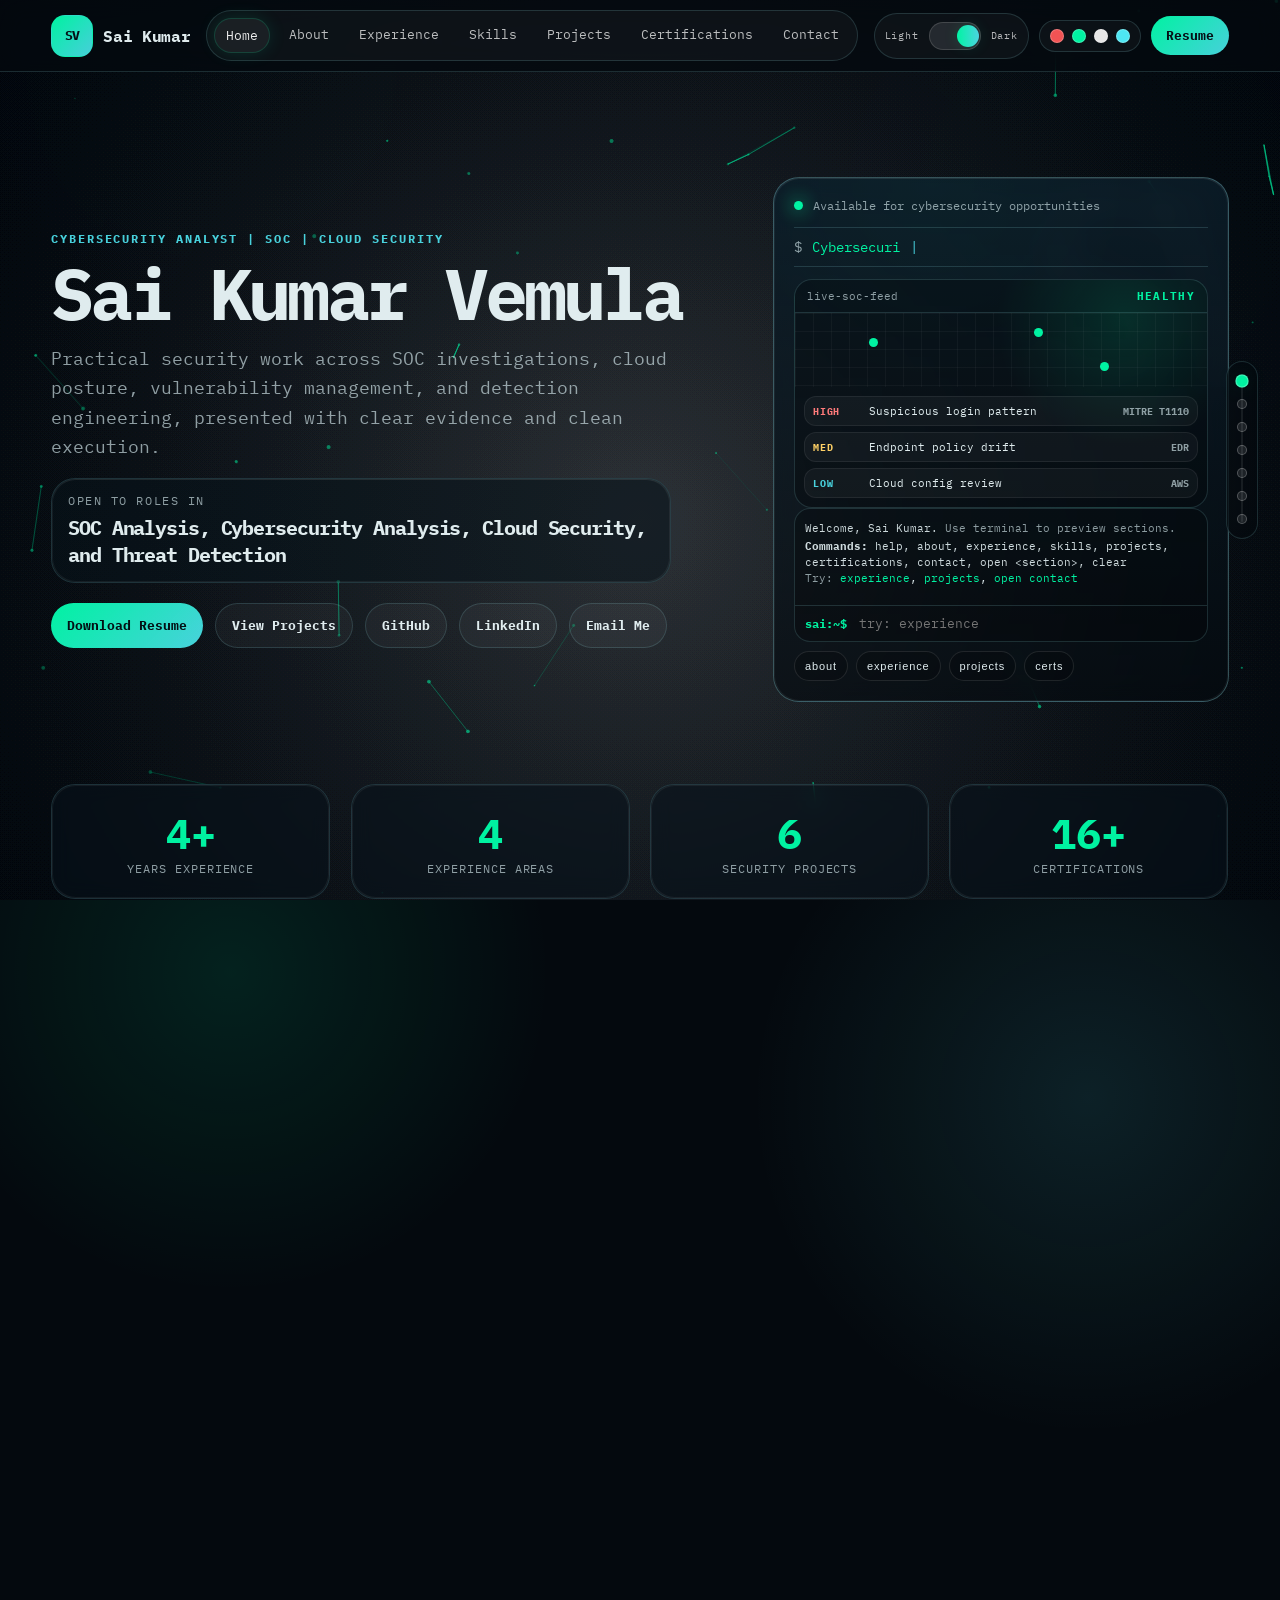
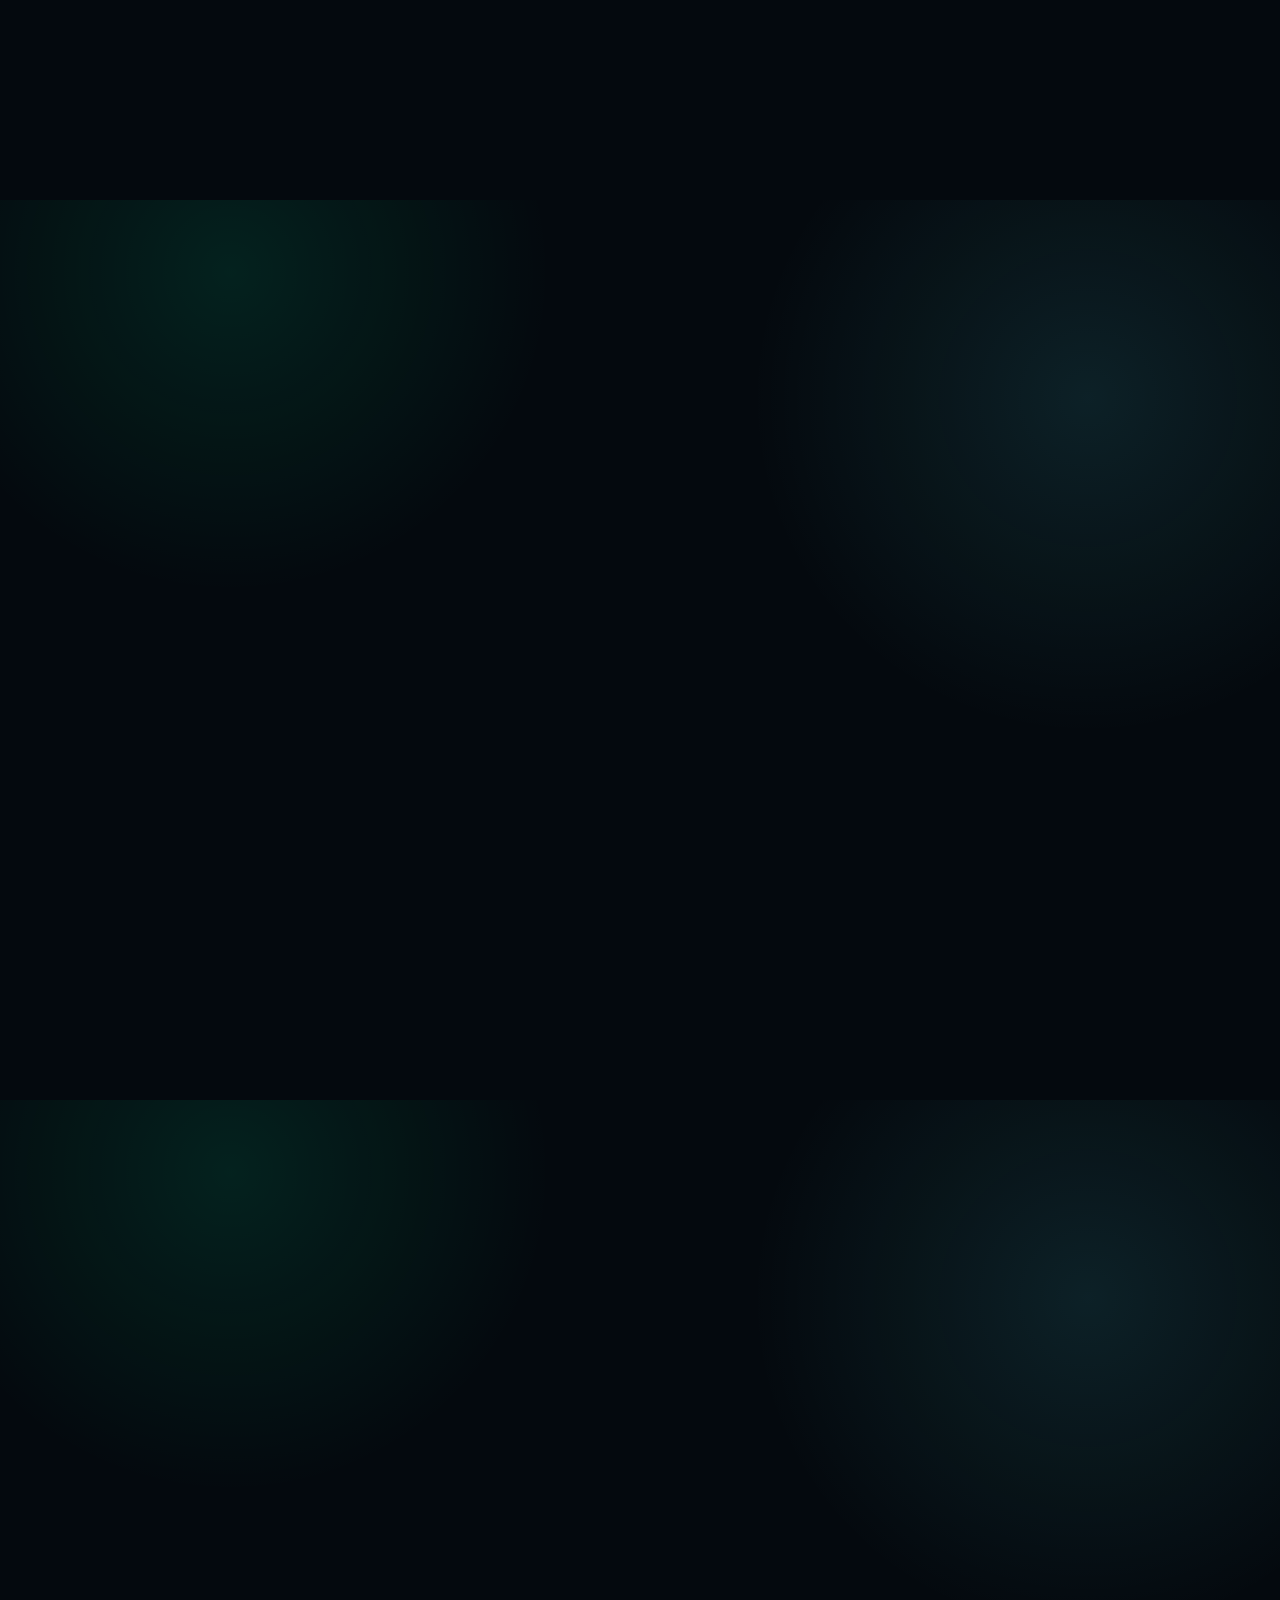
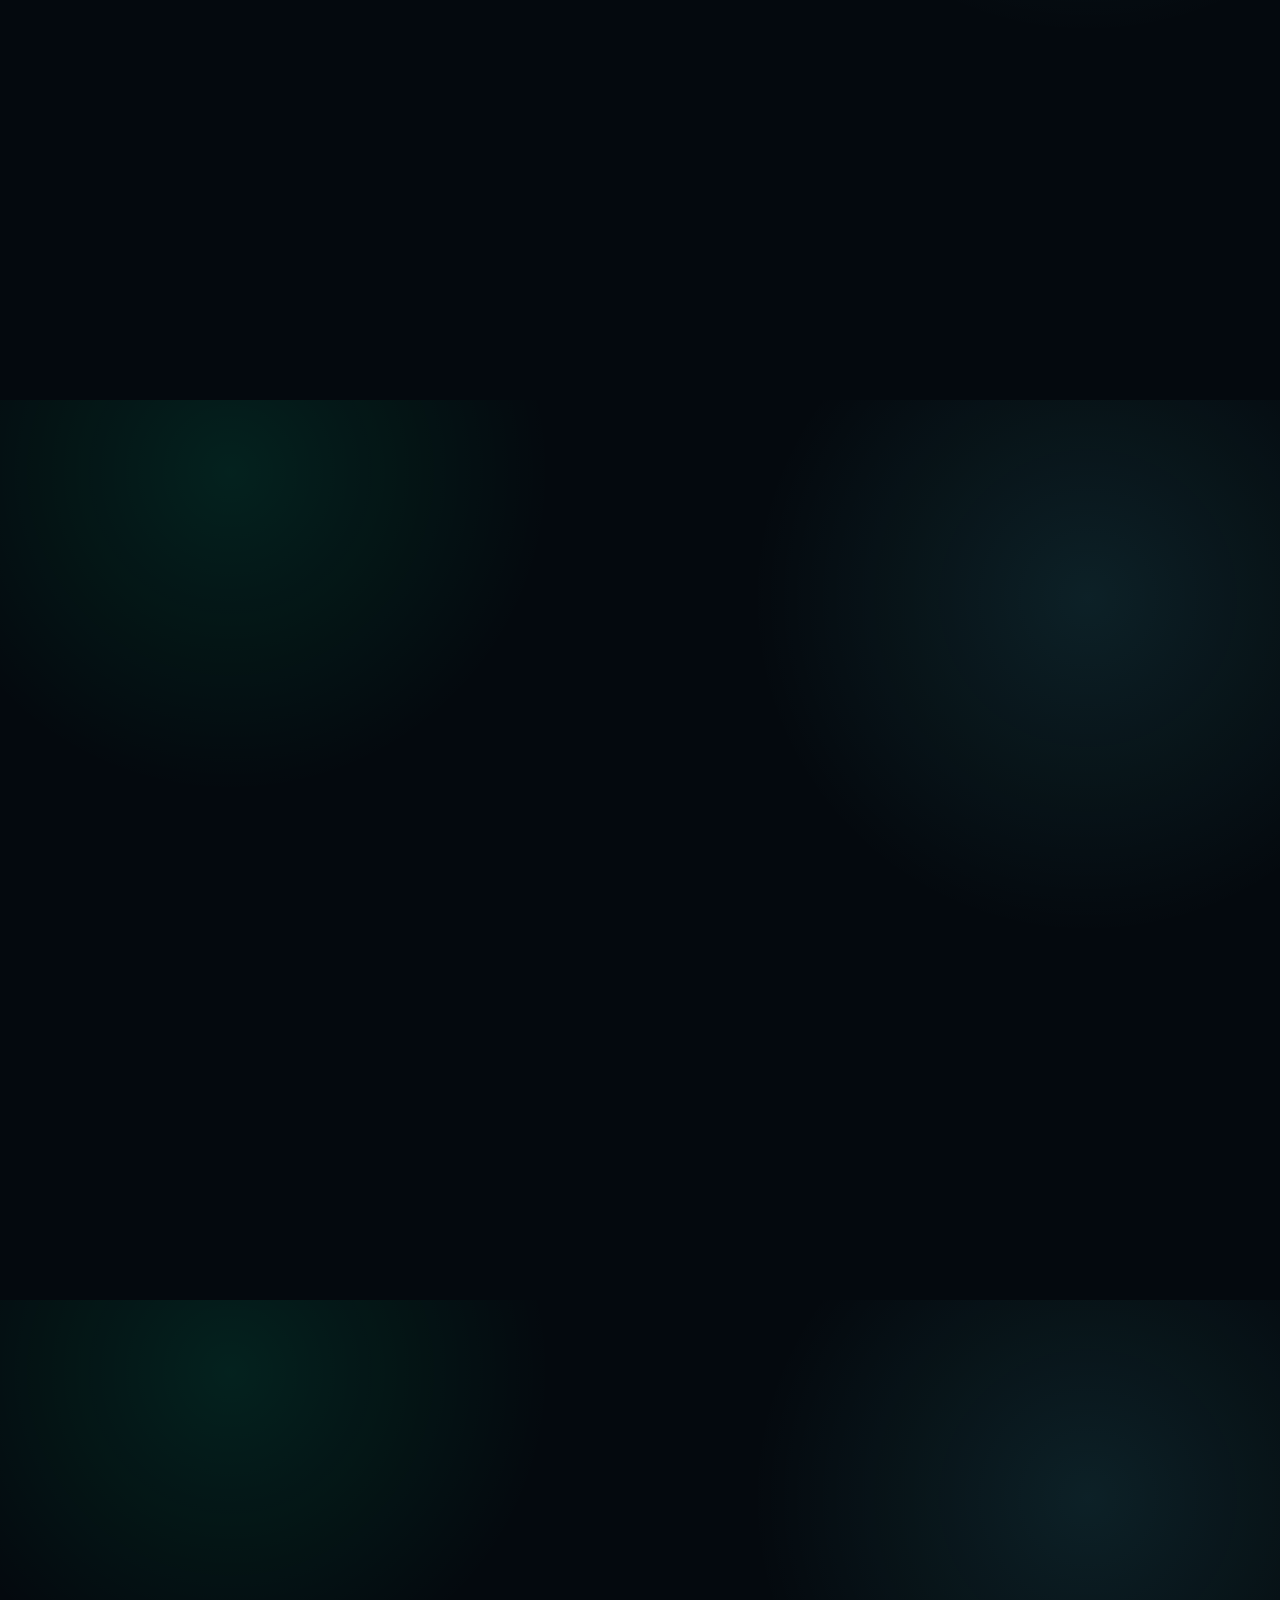
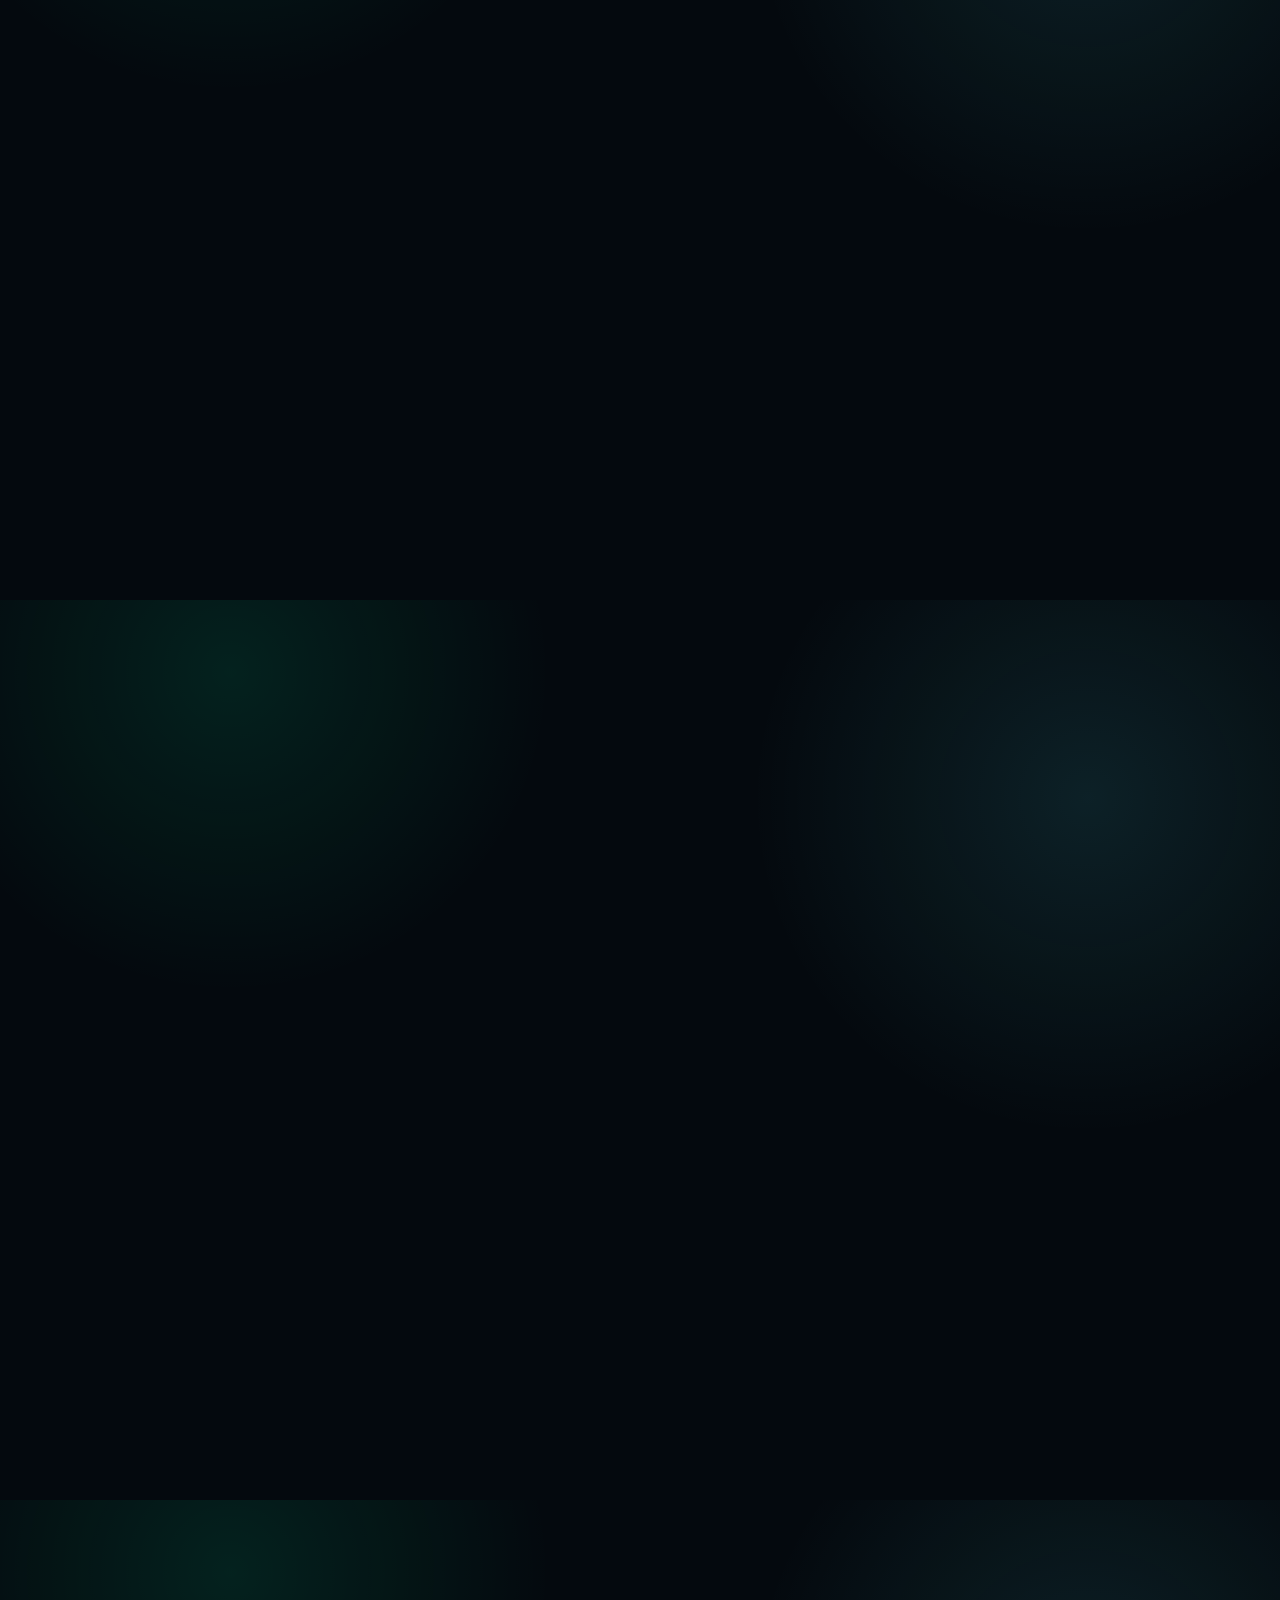
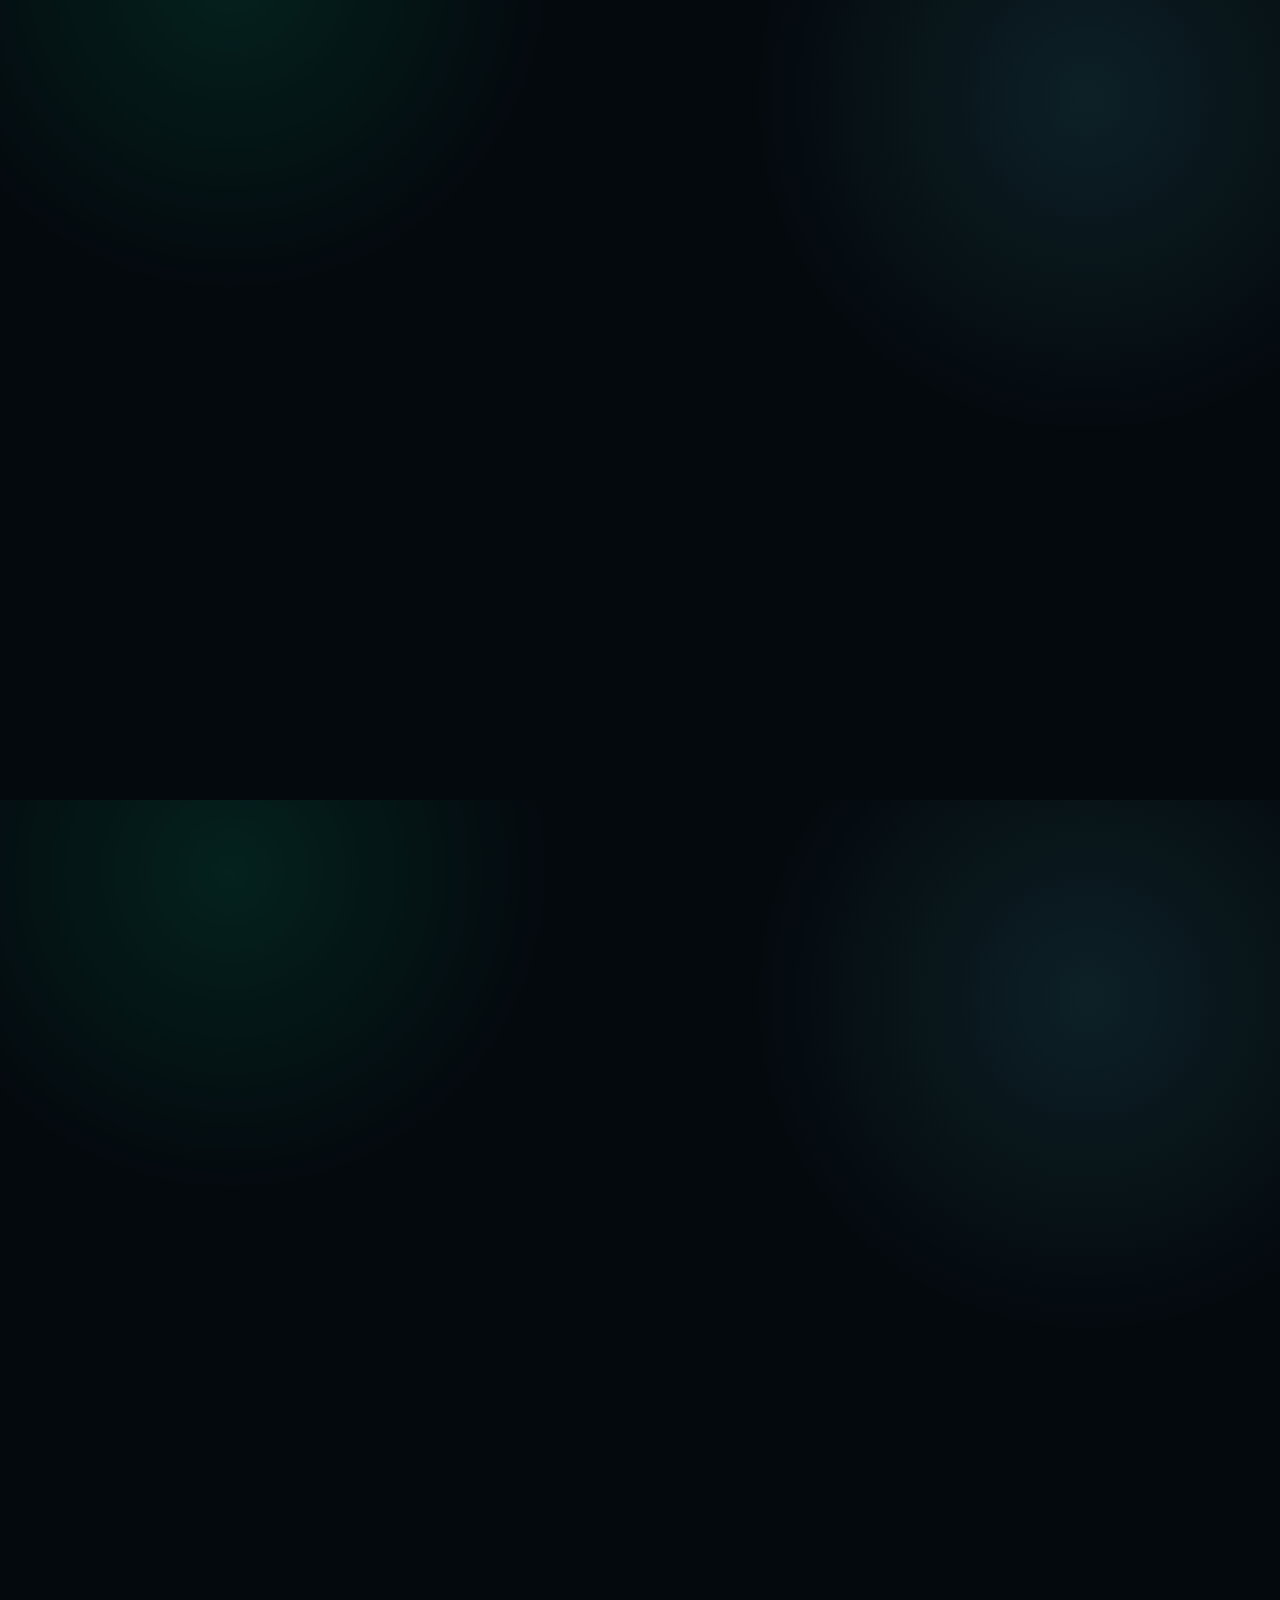
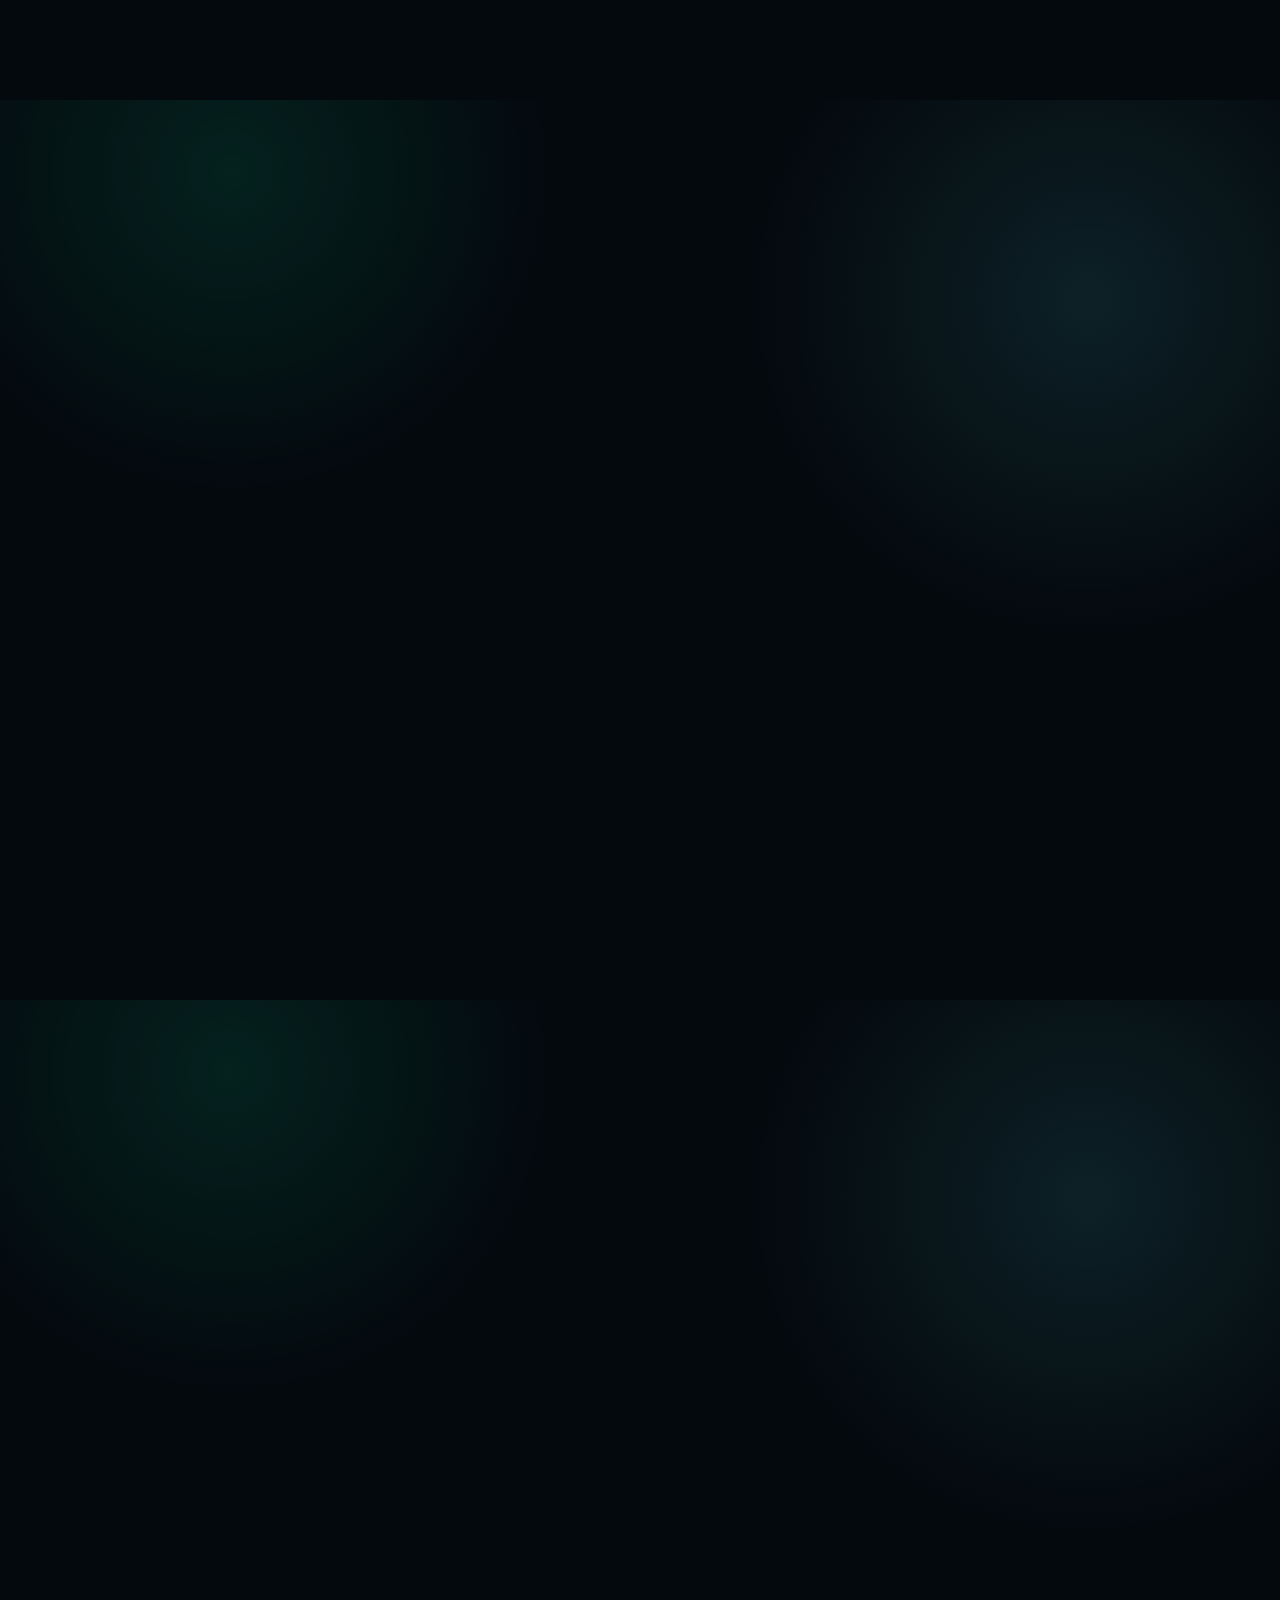
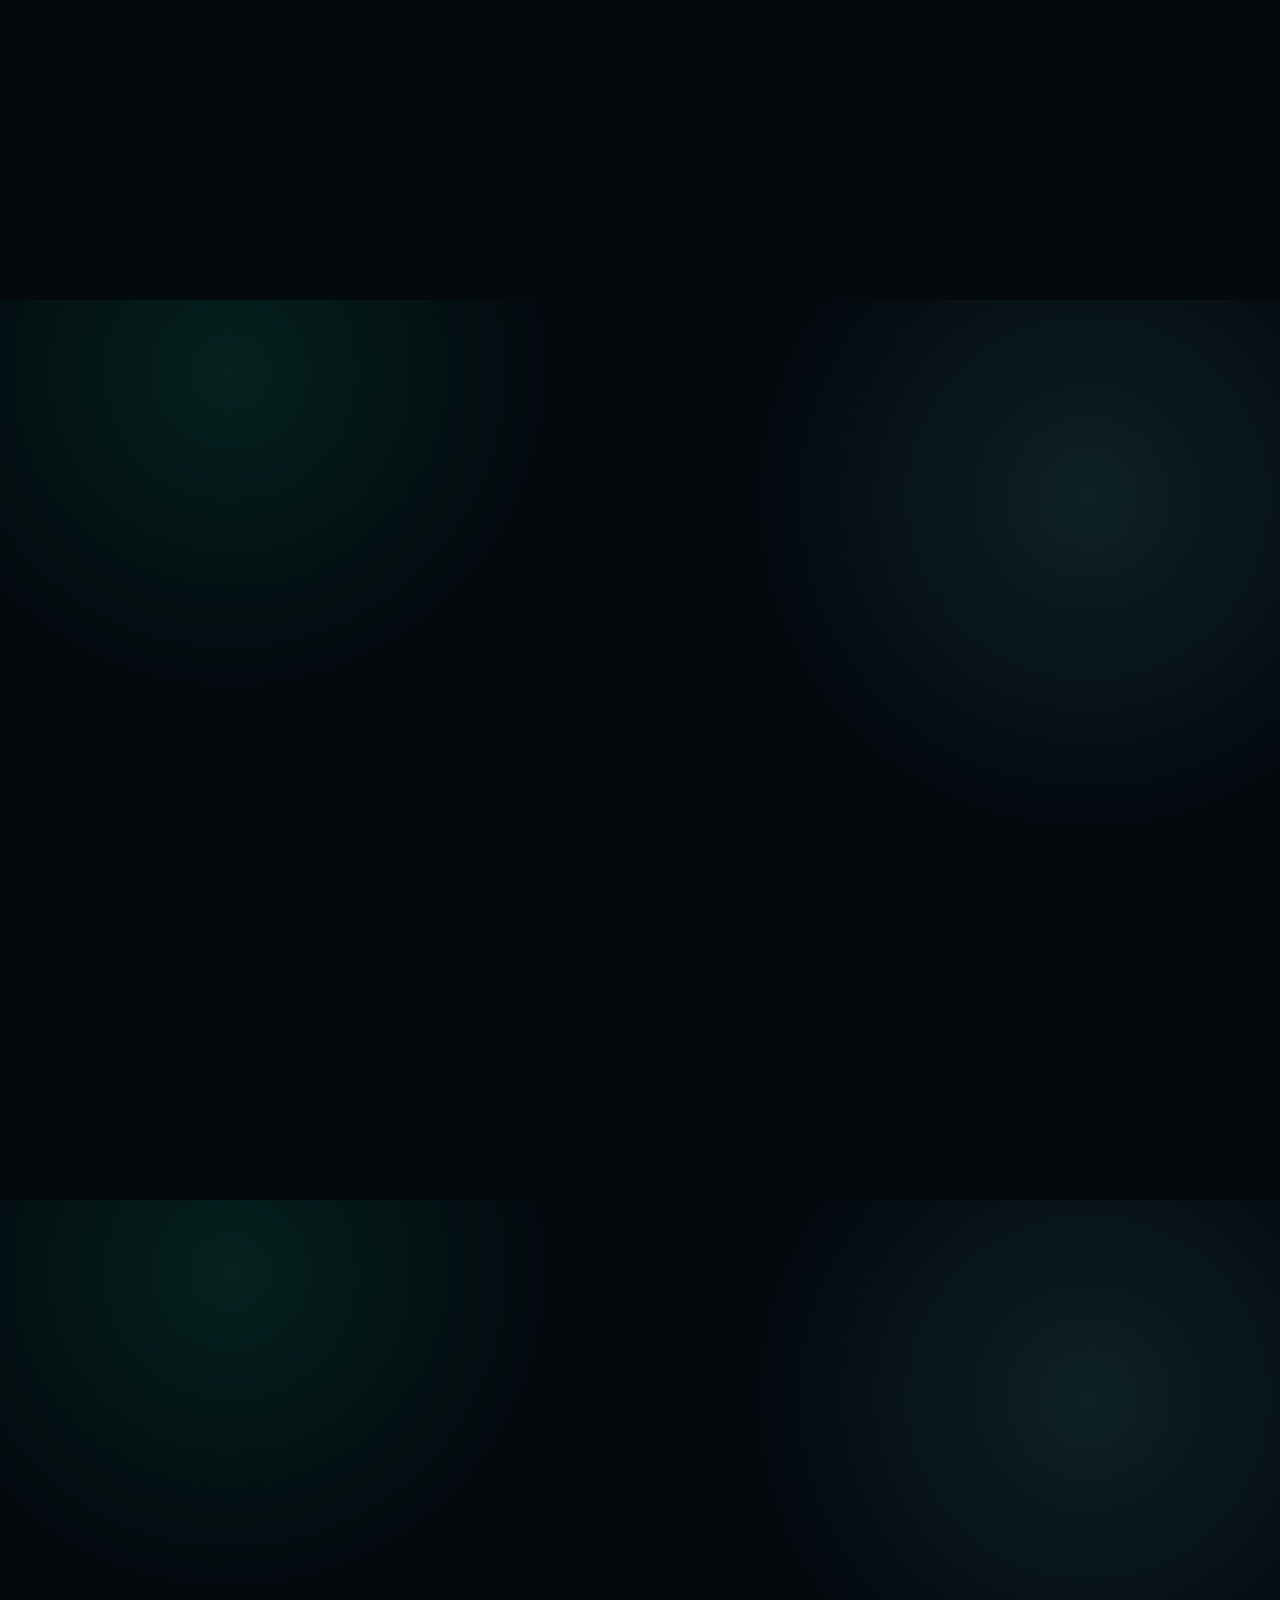
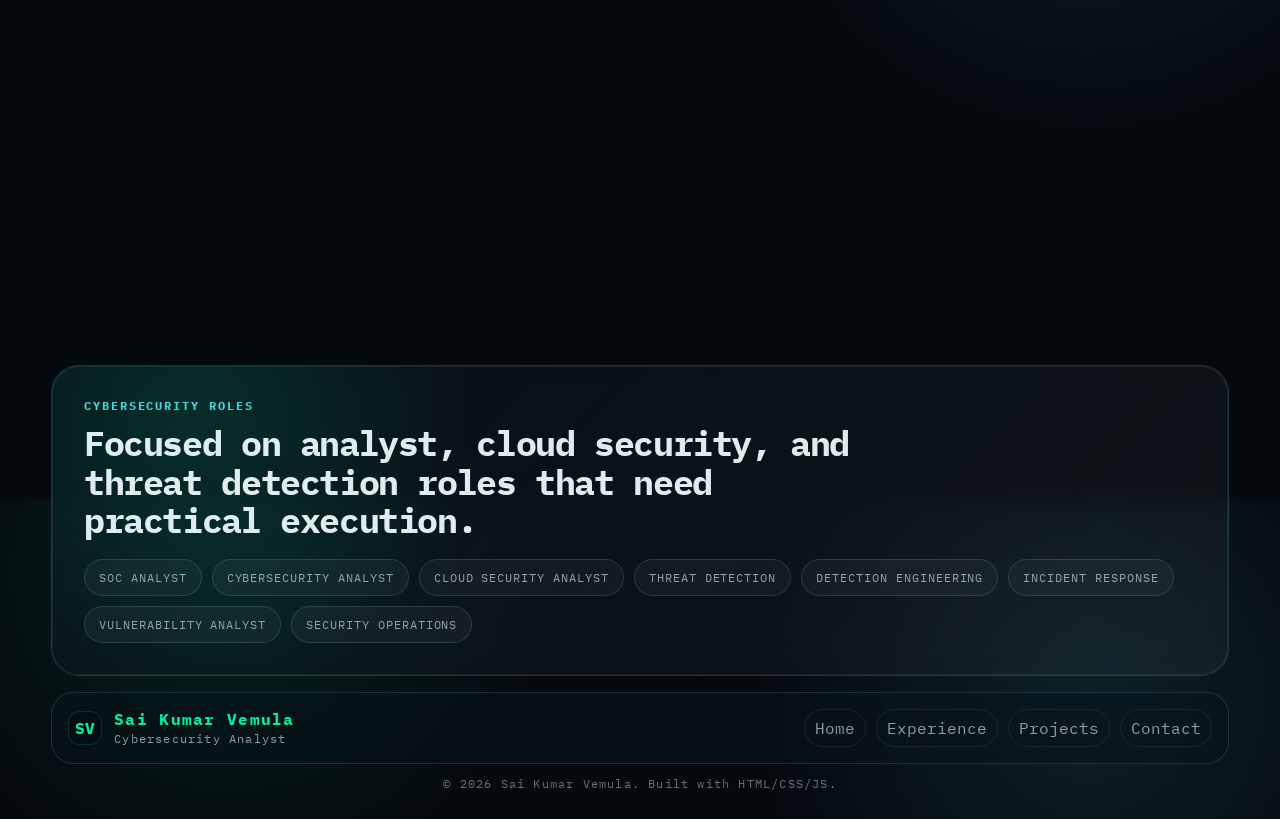
==== commit 5344dd07: "bot.js" ====
--- a/index.html
+++ b/index.html
@@ -563,6 +563,23 @@
         </div>
       </section>
 
+      <section class="rolesArtBand" aria-label="Cybersecurity role focus">
+        <div class="rolesArtPanel glass hoverGlow">
+          <p class="eyebrow">Cybersecurity Roles</p>
+          <h2>Focused on analyst, cloud security, and threat detection roles that need practical execution.</h2>
+          <div class="rolesArtGrid">
+            <span>SOC Analyst</span>
+            <span>Cybersecurity Analyst</span>
+            <span>Cloud Security Analyst</span>
+            <span>Threat Detection</span>
+            <span>Detection Engineering</span>
+            <span>Incident Response</span>
+            <span>Vulnerability Analyst</span>
+            <span>Security Operations</span>
+          </div>
+        </div>
+      </section>
+
       <div class="caseModal" id="caseModal" aria-hidden="true" role="dialog" aria-labelledby="caseModalTitle">
         <div class="caseModalBackdrop" data-close-case></div>
         <article class="caseModalCard glass">
--- a/polish.css
+++ b/polish.css
@@ -961,17 +961,22 @@
   max-height: 540px;
 }
 .aboutStoryTrack{
-  display: flex;
-  width: 300%;
+  display: grid;
+  grid-template-columns: repeat(3, 100%);
+  width: 100%;
   transition: transform .7s var(--ease-out-pro);
+  will-change: transform;
 }
 .aboutPanelSlide{
-  flex: 0 0 calc(100% / 3);
-  width: calc(100% / 3);
-  min-width: calc(100% / 3);
+  width: 100%;
+  min-width: 100%;
   padding: 22px;
   min-height: 500px;
   background: linear-gradient(180deg, rgba(8,19,27,.72), rgba(4,10,15,.88));
+  display: flex;
+  flex-direction: column;
+  justify-content: flex-start;
+  min-height: 0;
 }
 @media (min-width: 1181px){
   .aboutPremiumGrid{
@@ -1043,12 +1048,12 @@
 }
 .aboutPhotoCard img{
   width: 100%;
-  height: 140px;
+  height: 118px;
   object-fit: cover;
   display: block;
 }
 .aboutPhotoCard div{
-  padding: 12px;
+  padding: 10px;
 }
 .aboutPhotoCard span{
   display: inline-block;
@@ -1062,16 +1067,14 @@
 .aboutPhotoCard strong{
   display: block;
   color: var(--text);
-  font-size: 17px;
-}
-.cricketCard{
-  grid-column: span 2;
+  font-size: 15px;
 }
 .musicPlayerCard{
   border: 1px solid var(--premium-line);
   border-radius: 24px;
   padding: 16px;
   background: linear-gradient(180deg, rgba(255,255,255,.05), rgba(255,255,255,.02));
+  min-height: 0;
 }
 .musicPlayerTop{
   display: flex;
@@ -1118,13 +1121,16 @@
 }
 .musicEmbedWrap iframe{
   width: 100%;
-  height: 210px;
+  height: 168px;
   border: 0;
 }
 .songList{
   display: grid;
   grid-template-columns: repeat(2, minmax(0, 1fr));
   gap: 8px;
+  max-height: 188px;
+  overflow: auto;
+  padding-right: 4px;
 }
 .songItem{
   text-align: left;
@@ -1142,6 +1148,13 @@
   color: var(--text);
   border-color: var(--accentBorder);
   background: rgba(0,255,170,.08);
+}
+.songList::-webkit-scrollbar{
+  width: 6px;
+}
+.songList::-webkit-scrollbar-thumb{
+  background: rgba(255,255,255,.16);
+  border-radius: 999px;
 }
 .aboutStoryProgress{
   display: flex;
@@ -1276,6 +1289,45 @@
 .contactMeta{
   gap: 8px;
 }
+.rolesArtBand{
+  padding-top: 28px;
+  padding-bottom: 16px;
+}
+.rolesArtPanel{
+  position: relative;
+  overflow: hidden;
+  border-radius: 28px;
+  padding: clamp(20px, 3vw, 32px);
+  border: 1px solid var(--premium-line);
+  background:
+    radial-gradient(circle at 12% 18%, var(--accentSoft), transparent 26%),
+    linear-gradient(135deg, rgba(8,19,27,.82), rgba(255,255,255,.04));
+}
+.rolesArtPanel h2{
+  margin: 0;
+  color: var(--text);
+  font-size: clamp(22px, 2.7vw, 36px);
+  line-height: 1.12;
+  letter-spacing: -.04em;
+  max-width: 780px;
+}
+.rolesArtGrid{
+  display: flex;
+  flex-wrap: wrap;
+  gap: 10px;
+  margin-top: 18px;
+}
+.rolesArtGrid span{
+  padding: 10px 14px;
+  border-radius: 999px;
+  border: 1px solid var(--premium-line);
+  background: rgba(255,255,255,.04);
+  color: var(--muted);
+  font-family: var(--mono);
+  font-size: 12px;
+  letter-spacing: .08em;
+  text-transform: uppercase;
+}
 @media (max-width: 1100px){
   .heroCopy h1{
     white-space: normal;
@@ -1300,11 +1352,11 @@
   .aboutStoryTrack{
     width: 100%;
     display: grid;
+    grid-template-columns: 1fr;
     gap: 14px;
     transform: none !important;
   }
   .aboutPanelSlide{
-    flex: none;
     min-height: auto;
     width: auto;
     min-width: 0;
@@ -1327,6 +1379,9 @@
   .cricketCard{
     grid-column: auto;
   }
+  .rolesArtPanel{
+    padding: 18px;
+  }
 }
 @media (max-width: 560px){
   .premiumPortfolio{
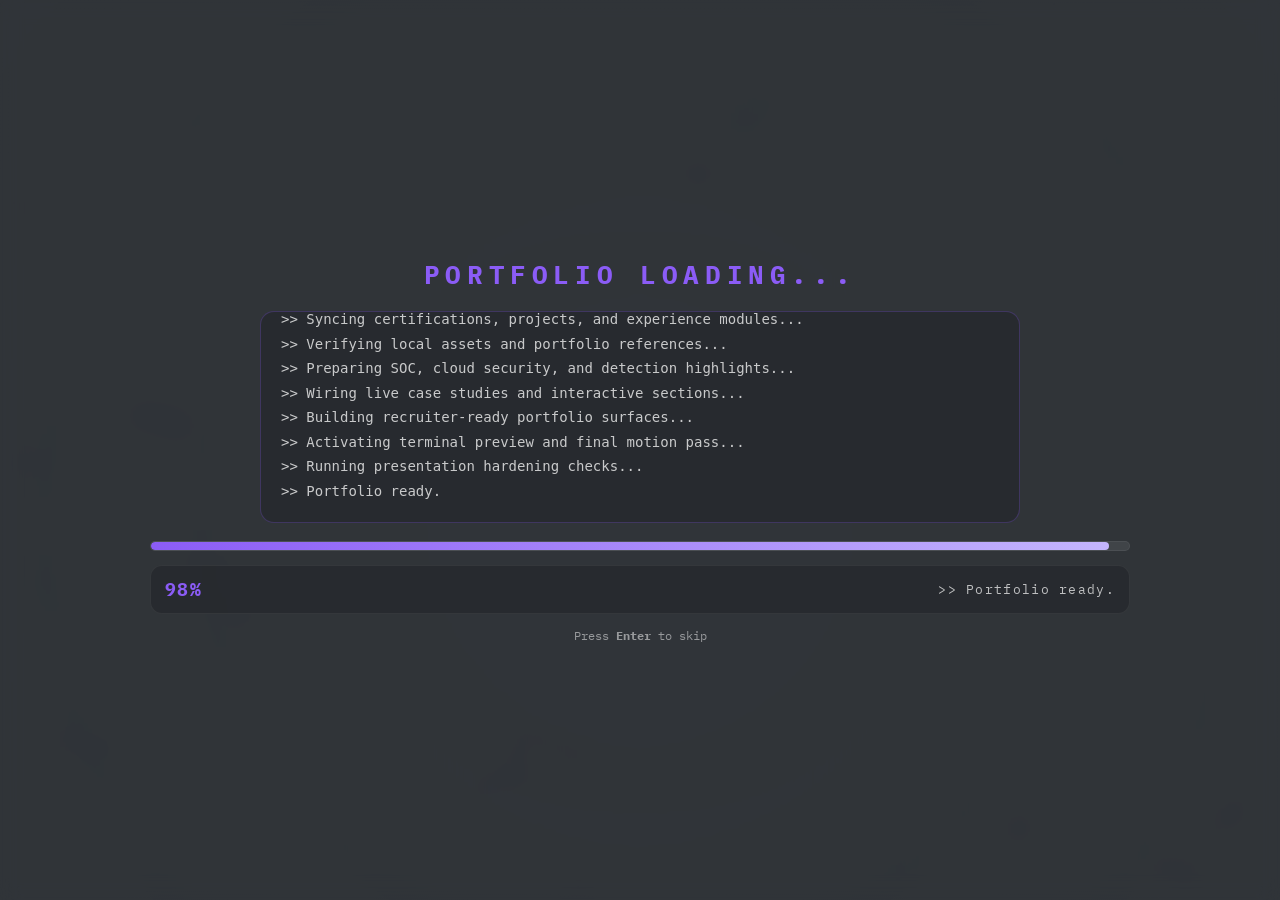
==== commit 57c917ba: "modif" ====
--- a/index.html
+++ b/index.html
@@ -1,10 +1,16 @@
 <!doctype html>
-<html lang="en" data-theme="green" data-ui="dark">
+<html lang="en" data-theme="purple" data-ui="light">
 
 <head>
   <meta charset="utf-8" />
   <meta name="viewport" content="width=device-width, initial-scale=1" />
-  <title>Sai Kumar Vemula</title>
+  <title>Sai Kumar Vemula | Cybersecurity Analyst</title>
+  <meta name="description" content="Portfolio of Sai Kumar Vemula, Cybersecurity Analyst specializing in SOC, Cloud Security, and Threat Detection." />
+  
+  <meta property="og:title" content="Sai Kumar Vemula | Cybersecurity Analyst" />
+  <meta property="og:description" content="Portfolio of Sai Kumar Vemula, Cybersecurity Analyst specializing in SOC, Cloud Security, and Threat Detection." />
+  <meta property="og:type" content="website" />
+  <meta property="og:url" content="https://svemula17.github.io/" />
 
   <link rel="preconnect" href="https://fonts.googleapis.com">
   <link rel="preconnect" href="https://fonts.gstatic.com" crossorigin>
@@ -181,95 +187,6 @@
                     <div><span>Mindset</span><strong>Threat-aware, practical, documented</strong></div>
                   </div>
                 </article>
-
-                <article class="aboutPanelSlide aboutLifeSlide">
-                  <div class="aboutSlideHeader">
-                    <span class="aboutPanelEyebrow">Food and Cricket</span>
-                    <span class="aboutPanelCount">02</span>
-                  </div>
-                  <h3>Outside cybersecurity, food and cricket are an easy yes.</h3>
-                  <p>I enjoy playing cricket, and when it comes to food, biryani and chicken fry are always at the top of the list.</p>
-                  <div class="aboutLifeGrid">
-                    <article class="aboutPhotoCard cricketCard">
-                      <img src="desktop-wallpaper-cricket-gully-cricket-logo-teahub-io-children-playing-1709904075359-compressed.jpeg" alt="Cricket" loading="lazy">
-                      <div>
-                        <span>Favorite Sport</span>
-                        <strong>Cricket</strong>
-                      </div>
-                    </article>
-                    <article class="aboutPhotoCard biryaniCard">
-                      <img src="Ambur-Chicken-Biriyani.jpg" alt="Biryani" loading="lazy">
-                      <div>
-                        <span>Favorite Food</span>
-                        <strong>Biryani</strong>
-                      </div>
-                    </article>
-                    <article class="aboutPhotoCard chickenCard">
-                      <img src="easy-kerala-chicken-fry.jpg" alt="Chicken fry" loading="lazy">
-                      <div>
-                        <span>Favorite Food</span>
-                        <strong>Chicken Fry</strong>
-                      </div>
-                    </article>
-                  </div>
-                </article>
-
-                <article class="aboutPanelSlide aboutMusicSlide">
-                  <div class="aboutSlideHeader">
-                    <span class="aboutPanelEyebrow">Playlist Mode</span>
-                    <span class="aboutPanelCount">03</span>
-                  </div>
-                  <div class="musicPlayerCard">
-                    <div class="musicPlayerTop">
-                      <div>
-                        <span>Now Playing</span>
-                        <strong id="musicNowPlaying">Benson Boone - Beautiful Things</strong>
-                      </div>
-                      <div class="musicControls">
-                        <button id="musicPrev" class="musicCtrlBtn" type="button" aria-label="Previous song">◀</button>
-                        <button id="musicNext" class="musicCtrlBtn" type="button" aria-label="Next song">▶</button>
-                      </div>
-                    </div>
-                    <div class="musicEmbedWrap">
-                      <iframe
-                        id="musicFrame"
-                        src="https://www.youtube-nocookie.com/embed/Oa_RSwwpPaA?rel=0&modestbranding=1&playsinline=1"
-                        title="Sai Kumar playlist player"
-                        loading="lazy"
-                        allow="accelerometer; autoplay; clipboard-write; encrypted-media; gyroscope; picture-in-picture; web-share"
-                        referrerpolicy="strict-origin-when-cross-origin"
-                        allowfullscreen></iframe>
-                    </div>
-                    <div class="songList" id="songList">
-                      <button class="songItem is-active" type="button" data-title="Benson Boone - Beautiful Things" data-youtube="Oa_RSwwpPaA">Benson Boone - Beautiful Things</button>
-                      <button class="songItem" type="button" data-title="Sabrina Carpenter - Espresso" data-youtube="eVli-tstM5E">Sabrina Carpenter - Espresso</button>
-                      <button class="songItem" type="button" data-title="Tommy Richman - MILLION DOLLAR BABY" data-youtube="Zf1d9WJg7KQ">Tommy Richman - MILLION DOLLAR BABY</button>
-                      <button class="songItem" type="button" data-title="Tyla - Water" data-youtube="XoiOOiuH8iI">Tyla - Water</button>
-                      <button class="songItem" type="button" data-title="Billie Eilish - BIRDS OF A FEATHER" data-youtube="DyDfgMOUjCI">Billie Eilish - BIRDS OF A FEATHER</button>
-                      <button class="songItem" type="button" data-title="Taylor Swift ft. Post Malone - Fortnight" data-youtube="q3zqJs7JUCQ">Taylor Swift ft. Post Malone - Fortnight</button>
-                      <button class="songItem" type="button" data-title="David Kushner - Daylight" data-youtube="MoN9ql6Yymw">David Kushner - Daylight</button>
-                      <button class="songItem" type="button" data-title="SZA - Saturn" data-youtube="K6i8oM9Qe6c">SZA - Saturn</button>
-                      <button class="songItem" type="button" data-title="Dua Lipa - Houdini" data-youtube="suAR1PYFNYA">Dua Lipa - Houdini</button>
-                      <button class="songItem" type="button" data-title="Imagine Dragons - Eyes Closed" data-youtube="eYDI8b5Nn5s">Imagine Dragons - Eyes Closed</button>
-                      <button class="songItem" type="button" data-title="Kygo & Ava Max - Whatever" data-youtube="Etc8qdqiR5k">Kygo & Ava Max - Whatever</button>
-                      <button class="songItem" type="button" data-title="Coldplay - feelslikeimfallinginlove" data-youtube="ZV3X4q3EbxA">Coldplay - feelslikeimfallinginlove</button>
-                      <button class="songItem" type="button" data-title="Doja Cat - Paint The Town Red" data-youtube="m4_9TFeMfJE">Doja Cat - Paint The Town Red</button>
-                      <button class="songItem" type="button" data-title="Post Malone ft. Morgan Wallen - I Had Some Help" data-youtube="4QpA6T4Y1eE">Post Malone ft. Morgan Wallen - I Had Some Help</button>
-                      <button class="songItem" type="button" data-title="Ariana Grande - yes, and?" data-youtube="eB6txyhHFG4">Ariana Grande - yes, and?</button>
-                      <button class="songItem" type="button" data-title="Jack Harlow - Lovin On Me" data-youtube="KX6qTL3p7sU">Jack Harlow - Lovin On Me</button>
-                      <button class="songItem" type="button" data-title="Ed Sheeran - Bad Habits" data-youtube="orJSJGHjBLI">Ed Sheeran - Bad Habits</button>
-                      <button class="songItem" type="button" data-title="Miley Cyrus - Flowers" data-youtube="G7KNmW9a75Y">Miley Cyrus - Flowers</button>
-                      <button class="songItem" type="button" data-title="Rema & Selena Gomez - Calm Down" data-youtube="WcIcVapfqXw">Rema & Selena Gomez - Calm Down</button>
-                      <button class="songItem" type="button" data-title="Dua Lipa - Levitating" data-youtube="TUVcZfQe-Kw">Dua Lipa - Levitating</button>
-                    </div>
-                  </div>
-                </article>
-              </div>
-              <div class="aboutStoryProgress" aria-hidden="true">
-                <span>Scroll</span>
-                <button class="aboutDot is-active" data-about-slide="0" aria-label="Show about slide 1"></button>
-                <button class="aboutDot" data-about-slide="1" aria-label="Show about slide 2"></button>
-                <button class="aboutDot" data-about-slide="2" aria-label="Show about slide 3"></button>
               </div>
             </div>
           </div>
@@ -379,12 +296,12 @@
           <h2>Technical Skills</h2>
         </div>
         <div class="skillBoard">
-          <article class="skillBlock glass hoverGlow"><div class="skillTop"><span class="skillIcon">SI</span><span class="skillLevel">Advanced</span></div><h3>SOC Operations</h3><p class="skillUse">Splunk SIEM, alert triage, escalation context, investigation notes, and detection review.</p><div class="skillChips"><span>Splunk</span><span>Triage</span><span>Threat Hunting</span></div></article>
-          <article class="skillBlock glass hoverGlow"><div class="skillTop"><span class="skillIcon">VM</span><span class="skillLevel">Advanced</span></div><h3>Vulnerability Management</h3><p class="skillUse">Nessus, Qualys, remediation follow-up, patch tracking, and risk prioritization.</p><div class="skillChips"><span>Nessus</span><span>Qualys</span><span>Nmap</span></div></article>
-          <article class="skillBlock glass hoverGlow"><div class="skillTop"><span class="skillIcon">OF</span><span class="skillLevel">Practical</span></div><h3>Offensive Security Labs</h3><p class="skillUse">Burp Suite, OWASP testing, DVWA labs, and remediation-minded reporting.</p><div class="skillChips"><span>Burp Suite</span><span>DVWA</span><span>OWASP</span></div></article>
-          <article class="skillBlock glass hoverGlow"><div class="skillTop"><span class="skillIcon">CL</span><span class="skillLevel">Advanced</span></div><h3>Cloud Security</h3><p class="skillUse">AWS-focused projects, posture thinking, cloud workflows, and secure build patterns.</p><div class="skillChips"><span>AWS</span><span>Cloud Labs</span><span>Security</span></div></article>
-          <article class="skillBlock glass hoverGlow"><div class="skillTop"><span class="skillIcon">PY</span><span class="skillLevel">Advanced</span></div><h3>Python Automation</h3><p class="skillUse">Security workflow scripting, analyst tooling, quick automation, and data handling.</p><div class="skillChips"><span>Python</span><span>Automation</span><span>Scripting</span></div></article>
-          <article class="skillBlock glass hoverGlow"><div class="skillTop"><span class="skillIcon">LX</span><span class="skillLevel">Daily</span></div><h3>Linux and Systems</h3><p class="skillUse">Linux operations, shell usage, access support, troubleshooting, and environment setup.</p><div class="skillChips"><span>Linux</span><span>Bash</span><span>Support</span></div></article>
+          <article class="skillBlock glass hoverGlow"><div class="skillTop"><span class="skillIcon"><svg width="24" height="24" viewBox="0 0 24 24" fill="none" stroke="currentColor" stroke-width="2" stroke-linecap="round" stroke-linejoin="round"><path d="M12 22s8-4 8-10V5l-8-3-8 3v7c0 6 8 10 8 10z"></path></svg></span><span class="skillLevel">Advanced</span></div><h3>SOC Operations</h3><p class="skillUse">Splunk SIEM, alert triage, escalation context, investigation notes, and detection review.</p><div class="skillChips"><span>Splunk</span><span>Triage</span><span>Threat Hunting</span></div></article>
+          <article class="skillBlock glass hoverGlow"><div class="skillTop"><span class="skillIcon"><svg width="24" height="24" viewBox="0 0 24 24" fill="none" stroke="currentColor" stroke-width="2" stroke-linecap="round" stroke-linejoin="round"><circle cx="12" cy="12" r="10"></circle><path d="M12 16v-4"></path><path d="M12 8h.01"></path></svg></span><span class="skillLevel">Advanced</span></div><h3>Vulnerability Management</h3><p class="skillUse">Nessus, Qualys, remediation follow-up, patch tracking, and risk prioritization.</p><div class="skillChips"><span>Nessus</span><span>Qualys</span><span>Nmap</span></div></article>
+          <article class="skillBlock glass hoverGlow"><div class="skillTop"><span class="skillIcon"><svg width="24" height="24" viewBox="0 0 24 24" fill="none" stroke="currentColor" stroke-width="2" stroke-linecap="round" stroke-linejoin="round"><polygon points="13 2 3 14 12 14 11 22 21 10 12 10 13 2"></polygon></svg></span><span class="skillLevel">Practical</span></div><h3>Offensive Security Labs</h3><p class="skillUse">Burp Suite, OWASP testing, DVWA labs, and remediation-minded reporting.</p><div class="skillChips"><span>Burp Suite</span><span>DVWA</span><span>OWASP</span></div></article>
+          <article class="skillBlock glass hoverGlow"><div class="skillTop"><span class="skillIcon"><svg width="24" height="24" viewBox="0 0 24 24" fill="none" stroke="currentColor" stroke-width="2" stroke-linecap="round" stroke-linejoin="round"><path d="M17.5 19H9a7 7 0 1 1 6.71-9h1.79a4.5 4.5 0 1 1 0 9Z"></path></svg></span><span class="skillLevel">Advanced</span></div><h3>Cloud Security</h3><p class="skillUse">AWS-focused projects, posture thinking, cloud workflows, and secure build patterns.</p><div class="skillChips"><span>AWS</span><span>Cloud Labs</span><span>Security</span></div></article>
+          <article class="skillBlock glass hoverGlow"><div class="skillTop"><span class="skillIcon"><svg width="24" height="24" viewBox="0 0 24 24" fill="none" stroke="currentColor" stroke-width="2" stroke-linecap="round" stroke-linejoin="round"><polyline points="16 18 22 12 16 6"></polyline><polyline points="8 6 2 12 8 18"></polyline></svg></span><span class="skillLevel">Advanced</span></div><h3>Python Automation</h3><p class="skillUse">Security workflow scripting, analyst tooling, quick automation, and data handling.</p><div class="skillChips"><span>Python</span><span>Automation</span><span>Scripting</span></div></article>
+          <article class="skillBlock glass hoverGlow"><div class="skillTop"><span class="skillIcon"><svg width="24" height="24" viewBox="0 0 24 24" fill="none" stroke="currentColor" stroke-width="2" stroke-linecap="round" stroke-linejoin="round"><path d="M4 17L10 11 4 5"></path><line x1="12" y1="19" x2="20" y2="19"></line></svg></span><span class="skillLevel">Daily</span></div><h3>Linux and Systems</h3><p class="skillUse">Linux operations, shell usage, access support, troubleshooting, and environment setup.</p><div class="skillChips"><span>Linux</span><span>Bash</span><span>Support</span></div></article>
         </div>
       </section>
 
--- a/style.css
+++ b/style.css
@@ -19,6 +19,12 @@
 }
 
 /* Themes */
+html[data-theme="purple"]{
+  --accent: #8b5cf6;
+  --accent2: #c4b5fd;
+  --accentSoft: rgba(139, 92, 246, 0.15);
+  --accentBorder: rgba(139, 92, 246, 0.25);
+}
 html[data-theme="green"]{
   --accent: rgba(0,255,170,0.95);
   --accent2: rgba(83,243,255,0.85);
@@ -54,12 +60,12 @@
   --fxFade: rgba(0,0,0,0.18);
 }
 html[data-ui="light"]{
-  --bg: #f5f7fb;
-  --text: rgba(12,14,20,0.92);
-  --muted: rgba(12,14,20,0.62);
-  --panel: rgba(255,255,255,0.62);
-  --panel2: rgba(255,255,255,0.70);
-  --fxFade: rgba(245,247,251,0.24);
+  --bg: #faf5ff; /* Light purple/white base */
+  --text: rgba(12,14,20,0.95);
+  --muted: rgba(12,14,20,0.68);
+  --panel: rgba(255,255,255,0.75);
+  --panel2: rgba(255,255,255,0.85);
+  --fxFade: rgba(250,245,255,0.30);
 }
 
 *{ box-sizing:border-box; }
@@ -89,7 +95,9 @@
   backdrop-filter: blur(10px);
 }
 html[data-ui="light"] .glass{
-  border: 1px solid rgba(0,0,0,0.08);
+  background: rgba(255, 255, 255, 0.85);
+  border: 1px solid rgba(139, 92, 246, 0.15);
+  box-shadow: inset 0 0 0 1px rgba(255, 255, 255, 0.9), 0 8px 32px rgba(139, 92, 246, 0.06);
 }
 
 /* ✅ Hover like your 1st image (glow border + spotlight that follows cursor) */
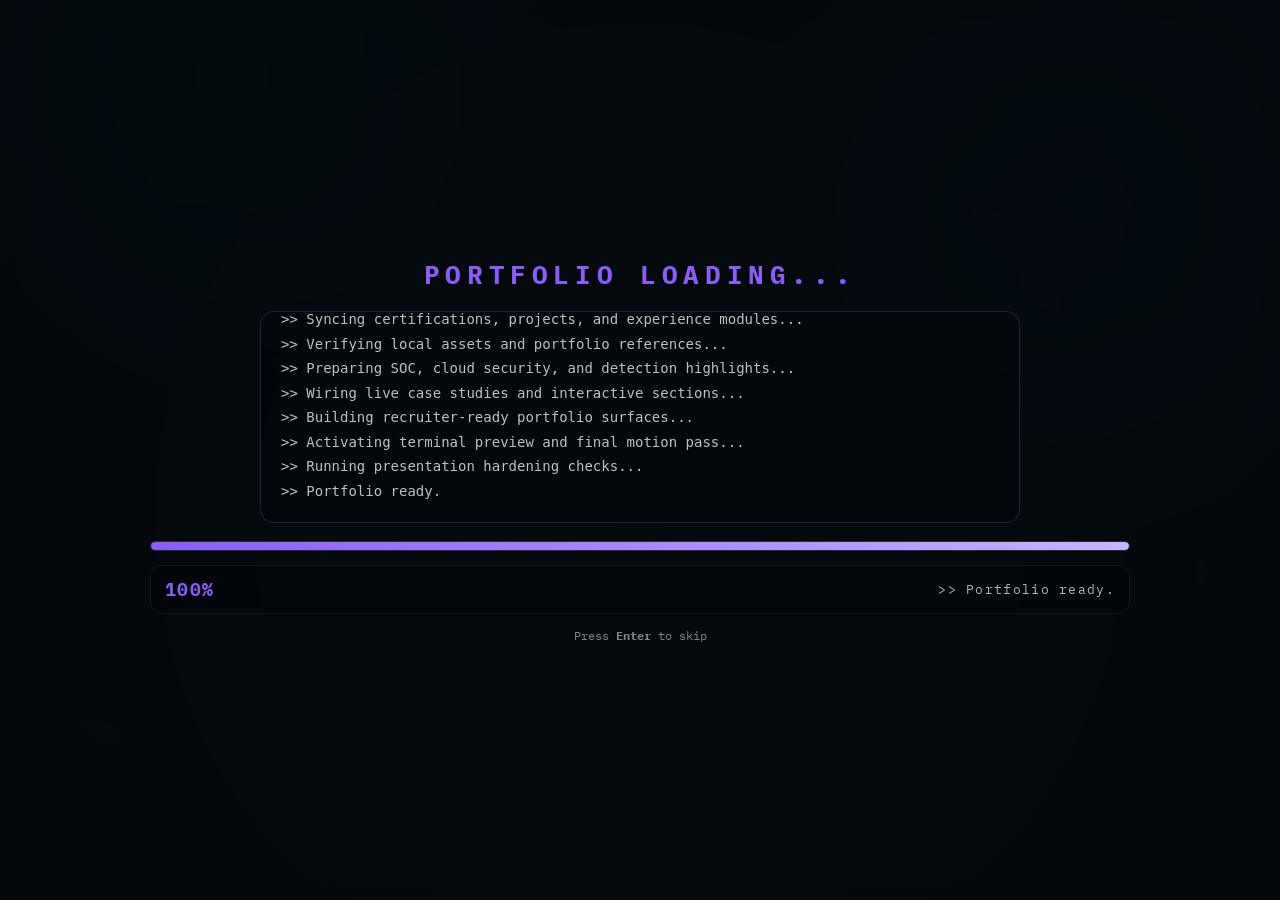
==== commit 87771b9b: "photp update" ====
--- a/index.html
+++ b/index.html
@@ -1,5 +1,5 @@
 <!doctype html>
-<html lang="en" data-theme="purple" data-ui="light">
+<html lang="en" data-theme="purple" data-ui="dark">
 
 <head>
   <meta charset="utf-8" />
@@ -163,31 +163,24 @@
           <div class="aboutPortrait glass hoverGlow">
             <img src="profile_new.jpg" alt="Sai Kumar Vemula profile photo" loading="lazy" />
           </div>
-          <div class="aboutStoryScroller" id="aboutStoryScroller">
-            <div class="aboutStoryViewport glass hoverGlow">
-              <div class="aboutStoryTrack" id="aboutStoryTrack">
-                <article class="aboutPanelSlide is-active">
-                  <div class="aboutSlideHeader">
-                    <span class="aboutPanelEyebrow">Technical Snapshot</span>
-                    <span class="aboutPanelCount">01</span>
-                  </div>
-                  <h3>Security work that stays practical, clear, and evidence-driven.</h3>
-                  <p>
-                    I am a cybersecurity professional currently pursuing an M.S. in Cybersecurity at Yeshiva University.
-                    My background spans SOC alert triage, incident investigation, vulnerability management, endpoint and
-                    access support, and cloud security projects.
-                  </p>
-                  <p>
-                    I like security work that produces evidence: clean detections, clear investigation notes, prioritized
-                    remediation, and tooling that helps analysts move faster without losing context.
-                  </p>
-                  <div class="aboutFocusGrid">
-                    <div><span>Strength</span><strong>Detection and response</strong></div>
-                    <div><span>Tools</span><strong>Splunk, Nessus, Qualys, AWS, Python</strong></div>
-                    <div><span>Mindset</span><strong>Threat-aware, practical, documented</strong></div>
-                  </div>
-                </article>
-              </div>
+          <div class="aboutNarrative glass hoverGlow">
+            <div class="aboutSlideHeader">
+              <span class="aboutPanelEyebrow">Technical Snapshot</span>
+            </div>
+            <h3>Security work that stays practical, clear, and evidence-driven.</h3>
+            <p>
+              I am a cybersecurity professional currently pursuing an M.S. in Cybersecurity at Yeshiva University.
+              My background spans SOC alert triage, incident investigation, vulnerability management, endpoint and
+              access support, and cloud security projects.
+            </p>
+            <p>
+              I like security work that produces evidence: clean detections, clear investigation notes, prioritized
+              remediation, and tooling that helps analysts move faster without losing context.
+            </p>
+            <div class="aboutFocusGrid">
+              <div><span>Strength</span><strong>Detection and response</strong></div>
+              <div><span>Tools</span><strong>Splunk, Nessus, Qualys, AWS, Python</strong></div>
+              <div><span>Mindset</span><strong>Threat-aware, practical, documented</strong></div>
             </div>
           </div>
         </div>
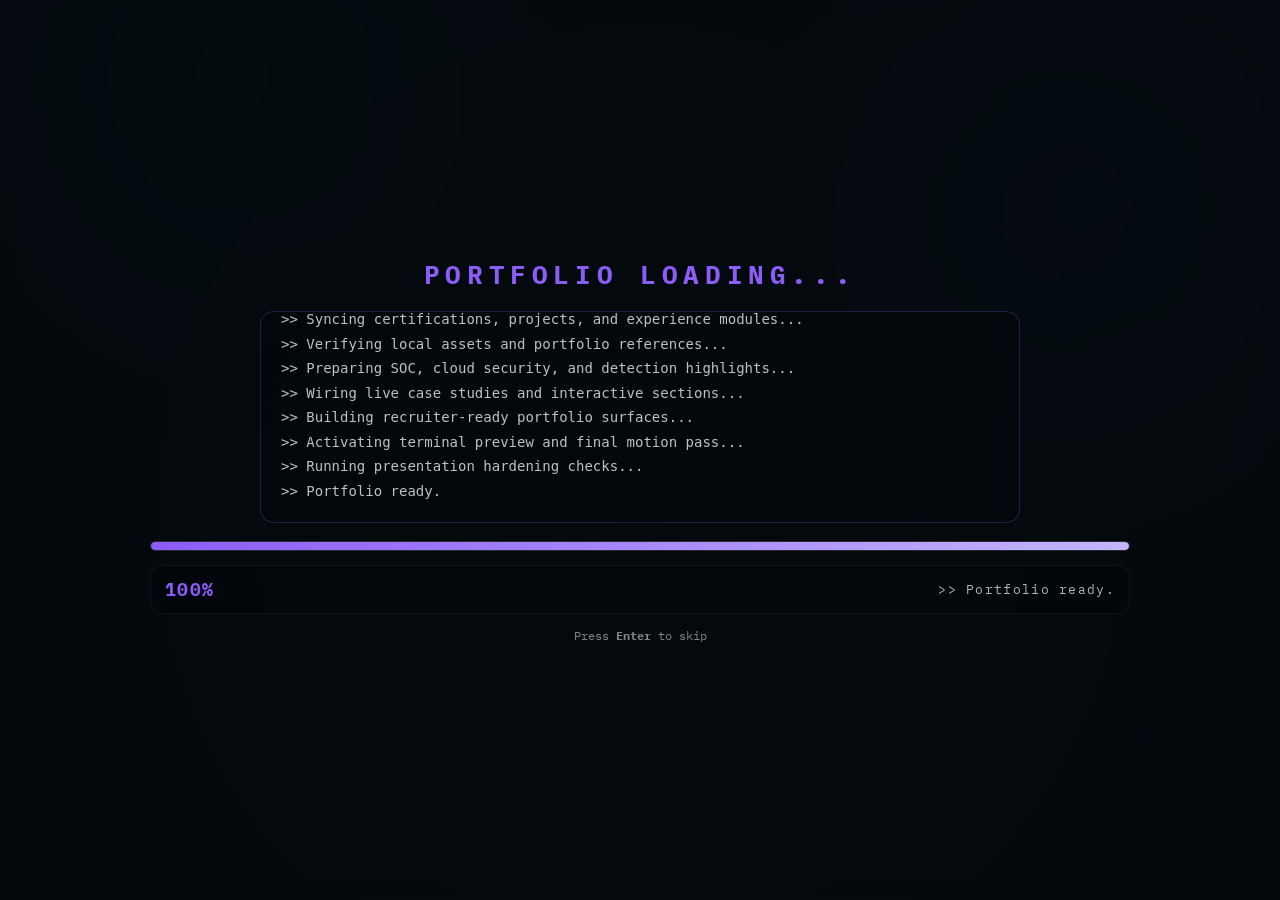
==== commit 6c8e38a0: "Update index.html" ====
--- a/index.html
+++ b/index.html
@@ -18,8 +18,8 @@
     href="https://fonts.googleapis.com/css2?family=IBM+Plex+Mono:wght@400;500;600;700&family=Space+Grotesk:wght@400;500;600;700&display=swap"
     rel="stylesheet">
 
-  <link rel="stylesheet" href="style.css?v=8" />
-  <link rel="stylesheet" href="polish.css?v=4" />
+  <link rel="stylesheet" href="style.css?v=9" />
+  <link rel="stylesheet" href="polish.css?v=5" />
 </head>
 
 <body>
@@ -519,7 +519,7 @@
   </div>
 
   <script src="boot.js"></script>
-  <script src="script.js?v=8"></script>
+  <script src="script.js?v=9"></script>
 </body>
 
 </html>
--- a/style.css
+++ b/style.css
@@ -1526,8 +1526,8 @@
 .splitHeading{ display:flex; justify-content:space-between; gap: 24px; align-items:end; }
 .splitHeading > p{ max-width: 420px; margin: 0; color: var(--muted); line-height: 1.7; }
 .aboutPremiumGrid{ display:grid; grid-template-columns: .8fr 1.2fr; gap: 18px; align-items:stretch; }
-.aboutPortrait{ min-height: 520px; border-radius: 34px; overflow:hidden; border:1px solid var(--premium-line); }
-.aboutPortrait img{ width:100%; height:100%; object-fit:cover; object-position:center top; filter:saturate(.96) contrast(1.04); }
+.aboutPortrait{ position:relative; min-height: 520px; border-radius: 34px; overflow:hidden; border:1px solid var(--premium-line); }
+.aboutPortrait img{ position:absolute; inset:0; width:100%; height:100%; object-fit:cover; object-position:center top; filter:saturate(.96) contrast(1.04); display:block; }
 .aboutNarrative,
 .educationCard,
 .skillBlock,
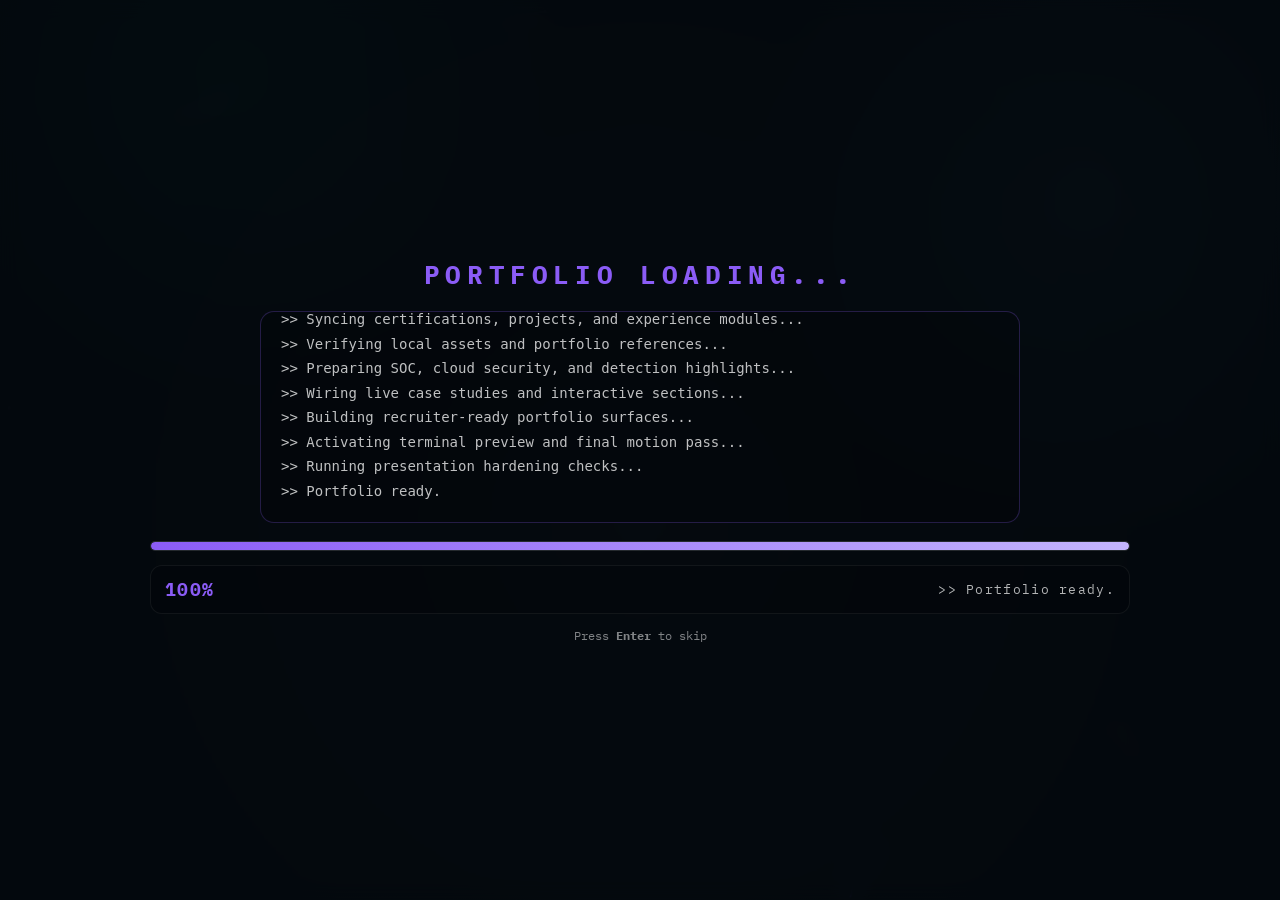
==== commit ccff8016: "c" ====
--- a/index.html
+++ b/index.html
@@ -7,10 +7,19 @@
   <title>Sai Kumar Vemula | Cybersecurity Analyst</title>
   <meta name="description" content="Portfolio of Sai Kumar Vemula, Cybersecurity Analyst specializing in SOC, Cloud Security, and Threat Detection." />
   
+  <meta name="author" content="Sai Kumar Vemula" />
+  <link rel="canonical" href="https://svemula17.github.io/" />
+  <link rel="icon" type="image/jpeg" href="profile_new.jpg" />
+
   <meta property="og:title" content="Sai Kumar Vemula | Cybersecurity Analyst" />
   <meta property="og:description" content="Portfolio of Sai Kumar Vemula, Cybersecurity Analyst specializing in SOC, Cloud Security, and Threat Detection." />
   <meta property="og:type" content="website" />
   <meta property="og:url" content="https://svemula17.github.io/" />
+  <meta property="og:image" content="https://svemula17.github.io/profile_new.jpg" />
+  <meta name="twitter:card" content="summary_large_image" />
+  <meta name="twitter:title" content="Sai Kumar Vemula | Cybersecurity Analyst" />
+  <meta name="twitter:description" content="Portfolio of Sai Kumar Vemula, Cybersecurity Analyst specializing in SOC, Cloud Security, and Threat Detection." />
+  <meta name="twitter:image" content="https://svemula17.github.io/profile_new.jpg" />
 
   <link rel="preconnect" href="https://fonts.googleapis.com">
   <link rel="preconnect" href="https://fonts.gstatic.com" crossorigin>
@@ -161,7 +170,7 @@
 
         <div class="aboutPremiumGrid">
           <div class="aboutPortrait glass hoverGlow">
-            <img src="profile_new.jpg" alt="Sai Kumar Vemula profile photo" loading="lazy" />
+            <img src="profile_new.jpg" alt="Sai Kumar Vemula profile photo" loading="lazy" decoding="async" width="480" height="600" />
           </div>
           <div class="aboutNarrative glass hoverGlow">
             <div class="aboutSlideHeader">
@@ -215,6 +224,23 @@
         <div class="experienceDeck" aria-label="Expandable experience cards">
           <article class="experienceCard glass hoverGlow">
             <span class="experienceIndex">01</span>
+            <p class="experienceDate">Jun 2025 - Present</p>
+            <h3>Yeshiva University</h3>
+            <h4>Student Assistant - IT Department</h4>
+            <p class="experienceSummary">Supporting campus IT operations through user support, troubleshooting, access assistance, and reliable service delivery.</p>
+            <button class="experienceToggle" type="button" aria-expanded="false">Tap to view details</button>
+            <div class="experienceDetails">
+              <ul>
+                <li>Assist students, faculty, and staff with technical support requests across accounts, devices, applications, and campus systems.</li>
+                <li>Troubleshoot hardware, software, network connectivity, and access-related issues while documenting resolutions clearly.</li>
+                <li>Support IT service workflows with a security-aware mindset around account access, data handling, and timely escalation.</li>
+              </ul>
+              <div class="tagRow"><span class="tagPill">IT Support</span><span class="tagPill">Troubleshooting</span><span class="tagPill">Access Support</span><span class="tagPill">Service Desk</span></div>
+            </div>
+          </article>
+
+          <article class="experienceCard glass hoverGlow">
+            <span class="experienceIndex">02</span>
             <p class="experienceDate">Mar 2023 - Apr 2025</p>
             <h3>Deloitte</h3>
             <h4>Cybersecurity Analyst L1</h4>
@@ -231,7 +257,7 @@
           </article>
 
           <article class="experienceCard glass hoverGlow">
-            <span class="experienceIndex">02</span>
+            <span class="experienceIndex">03</span>
             <p class="experienceDate">Aug 2022 - Feb 2023</p>
             <h3>Phoenix Business Consulting</h3>
             <h4>Cybersecurity Engineer</h4>
@@ -248,7 +274,7 @@
           </article>
 
           <article class="experienceCard glass hoverGlow">
-            <span class="experienceIndex">03</span>
+            <span class="experienceIndex">04</span>
             <p class="experienceDate">Jun 2021 - Jul 2022</p>
             <h3>Siddhartha Heavy Equipment</h3>
             <h4>IT Support Technician</h4>
@@ -263,23 +289,6 @@
               <div class="tagRow"><span class="tagPill">Active Directory</span><span class="tagPill">Access Control</span><span class="tagPill">Troubleshooting</span><span class="tagPill">Monitoring</span></div>
             </div>
           </article>
-
-          <article class="experienceCard glass hoverGlow">
-            <span class="experienceIndex">04</span>
-            <p class="experienceDate">Jun 2025 - Present</p>
-            <h3>Yeshiva University</h3>
-            <h4>Student Assistant - IT Department</h4>
-            <p class="experienceSummary">Supporting campus IT operations through user support, troubleshooting, access assistance, and reliable service delivery.</p>
-            <button class="experienceToggle" type="button" aria-expanded="false">Tap to view details</button>
-            <div class="experienceDetails">
-              <ul>
-                <li>Assist students, faculty, and staff with technical support requests across accounts, devices, applications, and campus systems.</li>
-                <li>Troubleshoot hardware, software, network connectivity, and access-related issues while documenting resolutions clearly.</li>
-                <li>Support IT service workflows with a security-aware mindset around account access, data handling, and timely escalation.</li>
-              </ul>
-              <div class="tagRow"><span class="tagPill">IT Support</span><span class="tagPill">Troubleshooting</span><span class="tagPill">Access Support</span><span class="tagPill">Service Desk</span></div>
-            </div>
-          </article>
         </div>
       </section>
 
@@ -328,7 +337,7 @@
                 <div class="projectSlideCopy">
                   <p class="cardLabel">Cloud Security</p>
                   <h3>AI Cloud Posture Platform</h3>
-                  <p>Created a controlled cloud deception platform that intentionally exposes monitored cloud assets and services to study attacker discovery, exploitation, and movement patterns.</p>
+                  <p>Built a cloud security posture platform combined with deception assets that monitor exposure, study attacker discovery and movement patterns, and surface misconfiguration risk.</p>
                   <div class="projectFacts"><span>Cloud deception</span><span>Attacker behavior research</span><span>Defensive security lab</span></div>
                   <div class="tagRow"><span class="tagPill">AWS</span><span class="tagPill">Deception</span><span class="tagPill">Cloud Security</span></div>
                   <div class="projectActions"><button class="pc-btn caseStudyBtn" type="button" data-case="cloud">Case Study</button><a class="pc-btn" href="https://github.com/saivarmadpr/Cloud_Security_Posture_-_Deception_Platform" target="_blank" rel="noreferrer">GitHub</a></div>
@@ -418,27 +427,27 @@
           </div>
 
           <div class="certGridFeatured">
-            <a class="certRow hoverGlow" href="Comptia.jpg" target="_blank" rel="noreferrer"><img src="Comptia.jpg" alt="CompTIA Security+ certificate"><div><h3>CompTIA Security+</h3><p>CompTIA | View certificate</p></div></a>
-            <a class="certRow hoverGlow" href="Google cert_page-0001.jpg" target="_blank" rel="noreferrer"><img src="Google cert_page-0001.jpg" alt="Google Cybersecurity certificate"><div><h3>Google Cybersecurity Professional Certificate</h3><p>Google | View certificate</p></div></a>
-            <a class="certRow hoverGlow" href="Soc.png" target="_blank" rel="noreferrer"><img src="Soc.png" alt="Hands-on SOC Lab certificate"><div><h3>Hands-on SOC Lab Program</h3><p>SOC Experts | View certificate</p></div></a>
-            <a class="certRow hoverGlow" href="blob.png" target="_blank" rel="noreferrer"><img src="blob.png" alt="Red Hat certificate"><div><h3>Red Hat System Administration I</h3><p>Red Hat RH124 | View certificate</p></div></a>
+            <a class="certRow hoverGlow" href="Comptia.jpg" target="_blank" rel="noreferrer"><img loading="lazy" decoding="async" width="120" height="80" src="Comptia.jpg" alt="CompTIA Security+ certificate"><div><h3>CompTIA Security+</h3><p>CompTIA | View certificate</p></div></a>
+            <a class="certRow hoverGlow" href="Google cert_page-0001.jpg" target="_blank" rel="noreferrer"><img loading="lazy" decoding="async" width="120" height="80" src="Google cert_page-0001.jpg" alt="Google Cybersecurity certificate"><div><h3>Google Cybersecurity Professional Certificate</h3><p>Google | View certificate</p></div></a>
+            <a class="certRow hoverGlow" href="Soc.png" target="_blank" rel="noreferrer"><img loading="lazy" decoding="async" width="120" height="80" src="Soc.png" alt="Hands-on SOC Lab certificate"><div><h3>Hands-on SOC Lab Program</h3><p>SOC Experts | View certificate</p></div></a>
+            <a class="certRow hoverGlow" href="blob.png" target="_blank" rel="noreferrer"><img loading="lazy" decoding="async" width="120" height="80" src="blob.png" alt="Red Hat certificate"><div><h3>Red Hat System Administration I</h3><p>Red Hat RH124 | View certificate</p></div></a>
           </div>
 
           <button id="certToggle" class="certToggle btn ghost" type="button" aria-expanded="false" aria-controls="certMore">View all certifications</button>
           <div id="certMore" class="certMore" hidden>
             <div class="certGridFeatured certGridMore">
-              <a class="certRow hoverGlow" href="ISc2.jpg" target="_blank" rel="noreferrer"><img src="ISc2.jpg" alt="ISC2 certificate"><div><h3>Certified in Cybersecurity Specialization</h3><p>(ISC)2 / Coursera | View certificate</p></div></a>
-              <a class="certRow hoverGlow" href="Automate.jpg" target="_blank" rel="noreferrer"><img src="Automate.jpg" alt="Python automation certificate"><div><h3>Automate Cybersecurity Tasks with Python</h3><p>Google | View certificate</p></div></a>
-              <a class="certRow hoverGlow" href="foundations.jpg" target="_blank" rel="noreferrer"><img src="foundations.jpg" alt="Foundations of Cybersecurity certificate"><div><h3>Foundations of Cybersecurity</h3><p>Google | View certificate</p></div></a>
-              <a class="certRow hoverGlow" href="Play it_page-0001.jpg" target="_blank" rel="noreferrer"><img src="Play it_page-0001.jpg" alt="Play It Safe certificate"><div><h3>Play It Safe: Manage Security Risks</h3><p>Google | View certificate</p></div></a>
-              <a class="certRow hoverGlow" href="Connect.jpg" target="_blank" rel="noreferrer"><img src="Connect.jpg" alt="Connect and Protect Networks certificate"><div><h3>Connect and Protect Networks</h3><p>Google | View certificate</p></div></a>
-              <a class="certRow hoverGlow" href="Tools.jpg" target="_blank" rel="noreferrer"><img src="Tools.jpg" alt="Linux and SQL certificate"><div><h3>Tools of the Trade: Linux and SQL</h3><p>Google | View certificate</p></div></a>
-              <a class="certRow hoverGlow" href="Assets.jpg" target="_blank" rel="noreferrer"><img src="Assets.jpg" alt="Assets threats and vulnerabilities certificate"><div><h3>Assets, Threats, and Vulnerabilities</h3><p>Google | View certificate</p></div></a>
-              <a class="certRow hoverGlow" href="Sound.jpg" target="_blank" rel="noreferrer"><img src="Sound.jpg" alt="Detection and response certificate"><div><h3>Sound the Alarm: Detection and Response</h3><p>Google | View certificate</p></div></a>
-              <a class="certRow hoverGlow" href="Incident.jpg" target="_blank" rel="noreferrer"><img src="Incident.jpg" alt="Incident response certificate"><div><h3>Incident Response, BC, and DR Concepts</h3><p>Google | View certificate</p></div></a>
-              <a class="certRow hoverGlow" href="Access.jpg" target="_blank" rel="noreferrer"><img src="Access.jpg" alt="Access control certificate"><div><h3>Access Control Concepts</h3><p>Google | View certificate</p></div></a>
-              <a class="certRow hoverGlow" href="Security.jpg" target="_blank" rel="noreferrer"><img src="Security.jpg" alt="Security operations certificate"><div><h3>Security Operations</h3><p>Google | View certificate</p></div></a>
-              <a class="certRow hoverGlow" href="Put.jpg" target="_blank" rel="noreferrer"><img src="Put.jpg" alt="Prepare for cybersecurity jobs certificate"><div><h3>Put It to Work: Prepare for Cybersecurity Jobs</h3><p>Google | View certificate</p></div></a>
+              <a class="certRow hoverGlow" href="ISc2.jpg" target="_blank" rel="noreferrer"><img loading="lazy" decoding="async" width="120" height="80" src="ISc2.jpg" alt="ISC2 certificate"><div><h3>Certified in Cybersecurity Specialization</h3><p>(ISC)2 / Coursera | View certificate</p></div></a>
+              <a class="certRow hoverGlow" href="Automate.jpg" target="_blank" rel="noreferrer"><img loading="lazy" decoding="async" width="120" height="80" src="Automate.jpg" alt="Python automation certificate"><div><h3>Automate Cybersecurity Tasks with Python</h3><p>Google | View certificate</p></div></a>
+              <a class="certRow hoverGlow" href="foundations.jpg" target="_blank" rel="noreferrer"><img loading="lazy" decoding="async" width="120" height="80" src="foundations.jpg" alt="Foundations of Cybersecurity certificate"><div><h3>Foundations of Cybersecurity</h3><p>Google | View certificate</p></div></a>
+              <a class="certRow hoverGlow" href="Play it_page-0001.jpg" target="_blank" rel="noreferrer"><img loading="lazy" decoding="async" width="120" height="80" src="Play it_page-0001.jpg" alt="Play It Safe certificate"><div><h3>Play It Safe: Manage Security Risks</h3><p>Google | View certificate</p></div></a>
+              <a class="certRow hoverGlow" href="Connect.jpg" target="_blank" rel="noreferrer"><img loading="lazy" decoding="async" width="120" height="80" src="Connect.jpg" alt="Connect and Protect Networks certificate"><div><h3>Connect and Protect Networks</h3><p>Google | View certificate</p></div></a>
+              <a class="certRow hoverGlow" href="Tools.jpg" target="_blank" rel="noreferrer"><img loading="lazy" decoding="async" width="120" height="80" src="Tools.jpg" alt="Linux and SQL certificate"><div><h3>Tools of the Trade: Linux and SQL</h3><p>Google | View certificate</p></div></a>
+              <a class="certRow hoverGlow" href="Assets.jpg" target="_blank" rel="noreferrer"><img loading="lazy" decoding="async" width="120" height="80" src="Assets.jpg" alt="Assets threats and vulnerabilities certificate"><div><h3>Assets, Threats, and Vulnerabilities</h3><p>Google | View certificate</p></div></a>
+              <a class="certRow hoverGlow" href="Sound.jpg" target="_blank" rel="noreferrer"><img loading="lazy" decoding="async" width="120" height="80" src="Sound.jpg" alt="Detection and response certificate"><div><h3>Sound the Alarm: Detection and Response</h3><p>Google | View certificate</p></div></a>
+              <a class="certRow hoverGlow" href="Incident.jpg" target="_blank" rel="noreferrer"><img loading="lazy" decoding="async" width="120" height="80" src="Incident.jpg" alt="Incident response certificate"><div><h3>Incident Response, BC, and DR Concepts</h3><p>Google | View certificate</p></div></a>
+              <a class="certRow hoverGlow" href="Access.jpg" target="_blank" rel="noreferrer"><img loading="lazy" decoding="async" width="120" height="80" src="Access.jpg" alt="Access control certificate"><div><h3>Access Control Concepts</h3><p>Google | View certificate</p></div></a>
+              <a class="certRow hoverGlow" href="Security.jpg" target="_blank" rel="noreferrer"><img loading="lazy" decoding="async" width="120" height="80" src="Security.jpg" alt="Security operations certificate"><div><h3>Security Operations</h3><p>Google | View certificate</p></div></a>
+              <a class="certRow hoverGlow" href="Put.jpg" target="_blank" rel="noreferrer"><img loading="lazy" decoding="async" width="120" height="80" src="Put.jpg" alt="Prepare for cybersecurity jobs certificate"><div><h3>Put It to Work: Prepare for Cybersecurity Jobs</h3><p>Google | View certificate</p></div></a>
             </div>
           </div>
         </div>
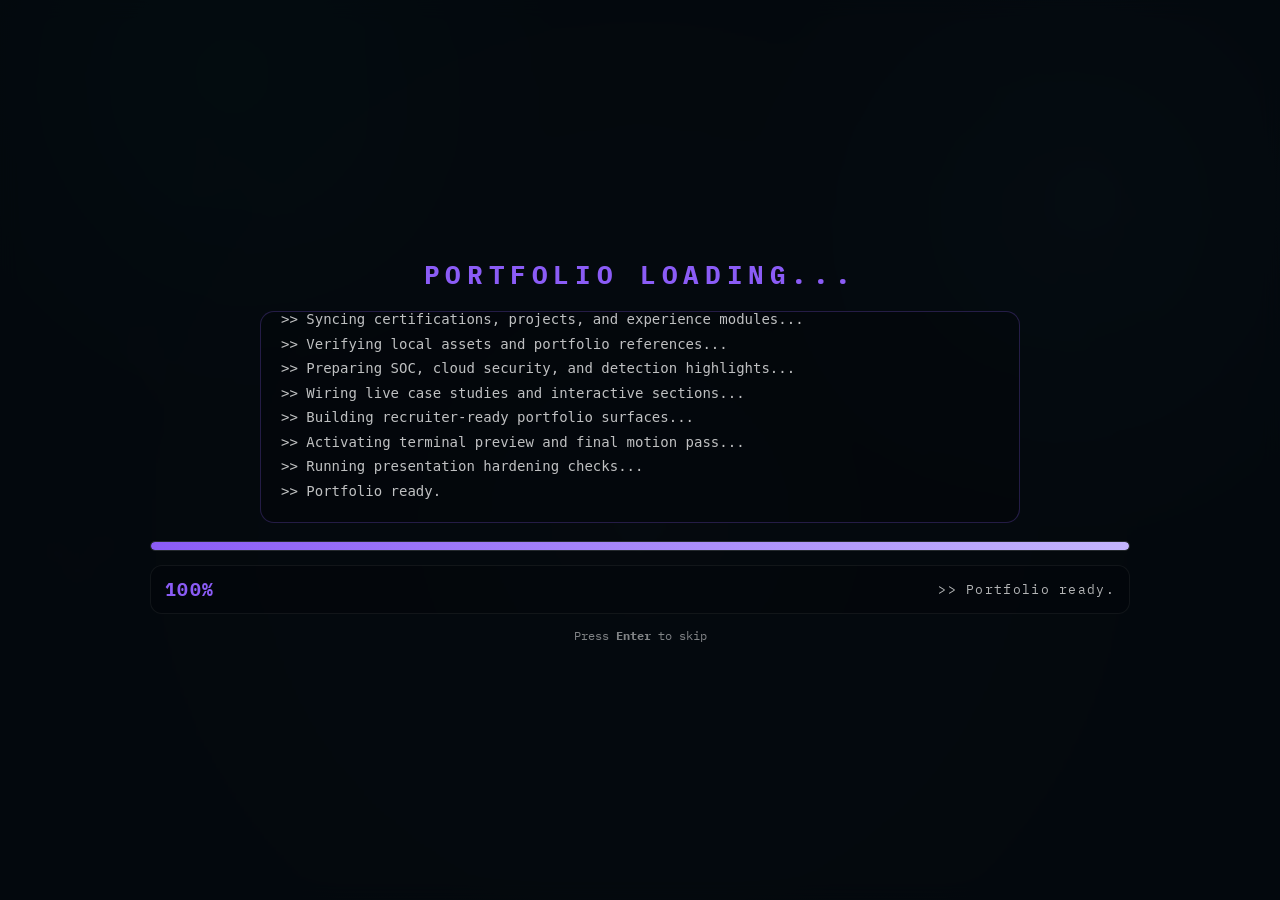
==== commit 02b09d4a: "experience tab change" ====
--- a/index.html
+++ b/index.html
@@ -28,7 +28,7 @@
     rel="stylesheet">
 
   <link rel="stylesheet" href="style.css?v=9" />
-  <link rel="stylesheet" href="polish.css?v=5" />
+  <link rel="stylesheet" href="polish.css?v=6" />
 </head>
 
 <body>
@@ -221,15 +221,15 @@
           <p>Four roles across SOC operations, security engineering, IT support, and university IT service delivery.</p>
         </div>
 
-        <div class="experienceDeck" aria-label="Expandable experience cards">
-          <article class="experienceCard glass hoverGlow">
-            <span class="experienceIndex">01</span>
-            <p class="experienceDate">Jun 2025 - Present</p>
-            <h3>Yeshiva University</h3>
-            <h4>Student Assistant - IT Department</h4>
-            <p class="experienceSummary">Supporting campus IT operations through user support, troubleshooting, access assistance, and reliable service delivery.</p>
-            <button class="experienceToggle" type="button" aria-expanded="false">Tap to view details</button>
-            <div class="experienceDetails">
+        <ul class="expList" aria-label="Experience timeline">
+          <li class="expRow" tabindex="0">
+            <span class="expDate">Jun 2025 <em>—</em> Present</span>
+            <div class="expMain">
+              <strong class="expCompany">Yeshiva University</strong>
+              <span class="expRole">Student Assistant — IT Department</span>
+            </div>
+            <div class="expPop" role="dialog" aria-label="Yeshiva University role details">
+              <p class="expPopSummary">Supporting campus IT operations through user support, troubleshooting, access assistance, and reliable service delivery.</p>
               <ul>
                 <li>Assist students, faculty, and staff with technical support requests across accounts, devices, applications, and campus systems.</li>
                 <li>Troubleshoot hardware, software, network connectivity, and access-related issues while documenting resolutions clearly.</li>
@@ -237,16 +237,16 @@
               </ul>
               <div class="tagRow"><span class="tagPill">IT Support</span><span class="tagPill">Troubleshooting</span><span class="tagPill">Access Support</span><span class="tagPill">Service Desk</span></div>
             </div>
-          </article>
-
-          <article class="experienceCard glass hoverGlow">
-            <span class="experienceIndex">02</span>
-            <p class="experienceDate">Mar 2023 - Apr 2025</p>
-            <h3>Deloitte</h3>
-            <h4>Cybersecurity Analyst L1</h4>
-            <p class="experienceSummary">High-volume SOC operations, SIEM triage, investigations, and vulnerability lifecycle support.</p>
-            <button class="experienceToggle" type="button" aria-expanded="false">Tap to view details</button>
-            <div class="experienceDetails">
+          </li>
+
+          <li class="expRow" tabindex="0">
+            <span class="expDate">Mar 2023 <em>—</em> Apr 2025</span>
+            <div class="expMain">
+              <strong class="expCompany">Deloitte</strong>
+              <span class="expRole">Cybersecurity Analyst L1</span>
+            </div>
+            <div class="expPop" role="dialog" aria-label="Deloitte role details">
+              <p class="expPopSummary">High-volume SOC operations, SIEM triage, investigations, and vulnerability lifecycle support.</p>
               <ul>
                 <li>Triaged 100+ daily alerts using Splunk SIEM and documented investigation outcomes.</li>
                 <li>Investigated phishing, malware, unauthorized access, and suspicious authentication events.</li>
@@ -254,16 +254,16 @@
               </ul>
               <div class="tagRow"><span class="tagPill">Splunk</span><span class="tagPill">Incident Response</span><span class="tagPill">Nessus</span><span class="tagPill">Qualys</span></div>
             </div>
-          </article>
-
-          <article class="experienceCard glass hoverGlow">
-            <span class="experienceIndex">03</span>
-            <p class="experienceDate">Aug 2022 - Feb 2023</p>
-            <h3>Phoenix Business Consulting</h3>
-            <h4>Cybersecurity Engineer</h4>
-            <p class="experienceSummary">Network hardening, endpoint protection, DLP support, and vulnerability remediation.</p>
-            <button class="experienceToggle" type="button" aria-expanded="false">Tap to view details</button>
-            <div class="experienceDetails">
+          </li>
+
+          <li class="expRow" tabindex="0">
+            <span class="expDate">Aug 2022 <em>—</em> Feb 2023</span>
+            <div class="expMain">
+              <strong class="expCompany">Phoenix Business Consulting</strong>
+              <span class="expRole">Cybersecurity Engineer</span>
+            </div>
+            <div class="expPop" role="dialog" aria-label="Phoenix Business Consulting role details">
+              <p class="expPopSummary">Network hardening, endpoint protection, DLP support, and vulnerability remediation.</p>
               <ul>
                 <li>Reviewed firewall rules and supported network security audit activities.</li>
                 <li>Helped coordinate patching and remediation cycles for identified vulnerabilities.</li>
@@ -271,16 +271,16 @@
               </ul>
               <div class="tagRow"><span class="tagPill">Firewall Review</span><span class="tagPill">DLP</span><span class="tagPill">Endpoint Security</span><span class="tagPill">Patch Mgmt</span></div>
             </div>
-          </article>
-
-          <article class="experienceCard glass hoverGlow">
-            <span class="experienceIndex">04</span>
-            <p class="experienceDate">Jun 2021 - Jul 2022</p>
-            <h3>Siddhartha Heavy Equipment</h3>
-            <h4>IT Support Technician</h4>
-            <p class="experienceSummary">Systems support foundation across identity, access, endpoint troubleshooting, and monitoring.</p>
-            <button class="experienceToggle" type="button" aria-expanded="false">Tap to view details</button>
-            <div class="experienceDetails">
+          </li>
+
+          <li class="expRow" tabindex="0">
+            <span class="expDate">Jun 2021 <em>—</em> Jul 2022</span>
+            <div class="expMain">
+              <strong class="expCompany">Siddhartha Heavy Equipment</strong>
+              <span class="expRole">IT Support Technician</span>
+            </div>
+            <div class="expPop" role="dialog" aria-label="Siddhartha Heavy Equipment role details">
+              <p class="expPopSummary">Systems support foundation across identity, access, endpoint troubleshooting, and monitoring.</p>
               <ul>
                 <li>Resolved user support tickets involving hardware, software, and account access issues.</li>
                 <li>Managed user provisioning, access control, and Active Directory workflows.</li>
@@ -288,8 +288,8 @@
               </ul>
               <div class="tagRow"><span class="tagPill">Active Directory</span><span class="tagPill">Access Control</span><span class="tagPill">Troubleshooting</span><span class="tagPill">Monitoring</span></div>
             </div>
-          </article>
-        </div>
+          </li>
+        </ul>
       </section>
 
       <section id="skills" class="section premiumSection bgMode" data-bgmode="2">
@@ -528,7 +528,7 @@
   </div>
 
   <script src="boot.js"></script>
-  <script src="script.js?v=9"></script>
+  <script src="script.js?v=10"></script>
 </body>
 
 </html>
--- a/polish.css
+++ b/polish.css
@@ -1403,3 +1403,158 @@
     height: 150px;
   }
 }
+
+/* =========================
+   Experience timeline (rows + hover popup)
+========================= */
+.expList{
+  list-style:none;
+  margin:0;
+  padding:0;
+  border-top:1px solid color-mix(in srgb, var(--text, #fff) 12%, transparent);
+}
+.expRow{
+  position:relative;
+  display:grid;
+  grid-template-columns: minmax(180px, 220px) 1fr;
+  align-items:center;
+  gap: 28px;
+  padding: 22px 8px;
+  border-bottom:1px solid color-mix(in srgb, var(--text, #fff) 12%, transparent);
+  cursor: pointer;
+  outline: none;
+  transition: background .25s ease, padding-left .25s ease;
+}
+.expRow:hover,
+.expRow:focus-visible,
+.expRow.is-open{
+  background: color-mix(in srgb, var(--text, #fff) 5%, transparent);
+  padding-left: 18px;
+}
+.expRow:focus-visible{
+  box-shadow: inset 0 0 0 2px color-mix(in srgb, var(--accent, #8b5cf6) 60%, transparent);
+  border-radius: 6px;
+}
+.expDate{
+  font-family: "IBM Plex Mono", ui-monospace, monospace;
+  font-size: 13px;
+  letter-spacing: .04em;
+  color: color-mix(in srgb, var(--text, #fff) 55%, transparent);
+  white-space: nowrap;
+}
+.expDate em{
+  font-style: normal;
+  margin: 0 6px;
+  opacity: .55;
+}
+.expMain{
+  display:flex;
+  flex-direction:column;
+  gap: 4px;
+  align-items: flex-end;
+  text-align: right;
+}
+.expCompany{
+  font-family: "Space Grotesk", system-ui, sans-serif;
+  font-size: clamp(20px, 2.4vw, 26px);
+  font-weight: 600;
+  letter-spacing: -0.01em;
+  color: var(--text, #fff);
+}
+.expRole{
+  font-size: 14px;
+  color: color-mix(in srgb, var(--text, #fff) 60%, transparent);
+}
+
+/* Hover popup card */
+.expPop{
+  position: absolute;
+  top: 50%;
+  left: 50%;
+  transform: translate(-50%, -45%) scale(.96);
+  width: min(520px, calc(100% - 40px));
+  padding: 22px 24px;
+  background: color-mix(in srgb, #0b0b14 88%, transparent);
+  backdrop-filter: blur(18px) saturate(140%);
+  -webkit-backdrop-filter: blur(18px) saturate(140%);
+  border: 1px solid color-mix(in srgb, var(--accent, #8b5cf6) 35%, transparent);
+  border-radius: 14px;
+  box-shadow: 0 20px 60px rgba(0,0,0,.55), 0 0 0 1px rgba(255,255,255,.04) inset;
+  opacity: 0;
+  pointer-events: none;
+  z-index: 30;
+  transition: opacity .22s ease, transform .22s ease;
+}
+.expRow:hover .expPop,
+.expRow:focus-visible .expPop,
+.expRow.is-open .expPop{
+  opacity: 1;
+  pointer-events: auto;
+  transform: translate(-50%, -50%) scale(1);
+}
+.expPop .expPopSummary{
+  margin: 0 0 12px;
+  font-size: 14px;
+  line-height: 1.55;
+  color: color-mix(in srgb, var(--text, #fff) 85%, transparent);
+}
+.expPop ul{
+  margin: 0 0 14px;
+  padding-left: 18px;
+  font-size: 13.5px;
+  line-height: 1.6;
+  color: color-mix(in srgb, var(--text, #fff) 75%, transparent);
+}
+.expPop ul li + li{ margin-top: 6px; }
+.expPop .tagRow{
+  display:flex;
+  flex-wrap:wrap;
+  gap: 6px;
+}
+.expPop .tagPill{
+  font-size: 11px;
+  padding: 4px 10px;
+  border-radius: 999px;
+  background: color-mix(in srgb, var(--accent, #8b5cf6) 18%, transparent);
+  border: 1px solid color-mix(in srgb, var(--accent, #8b5cf6) 35%, transparent);
+  color: var(--text, #fff);
+  letter-spacing: .02em;
+}
+
+[data-ui="light"] .expPop{
+  background: rgba(255,255,255,.96);
+  color: #111;
+}
+[data-ui="light"] .expPop .expPopSummary,
+[data-ui="light"] .expPop ul{
+  color: #222;
+}
+
+/* Hide legacy experience card styles when new list is used */
+.experienceDeck{ display:none !important; }
+
+@media (max-width: 720px){
+  .expRow{
+    grid-template-columns: 1fr;
+    gap: 6px;
+    padding: 18px 6px;
+  }
+  .expMain{ align-items: flex-start; text-align: left; }
+  .expDate{ font-size: 12px; }
+  .expPop{
+    position: static;
+    transform: none;
+    width: 100%;
+    margin-top: 12px;
+    opacity: 1;
+    pointer-events: auto;
+    display: none;
+    box-shadow: none;
+  }
+  .expRow.is-open .expPop{ display:block; transform:none; }
+  .expRow:hover .expPop,
+  .expRow:focus-visible .expPop{
+    display: none;
+  }
+  .expRow.is-open .expPop{ display:block; }
+}
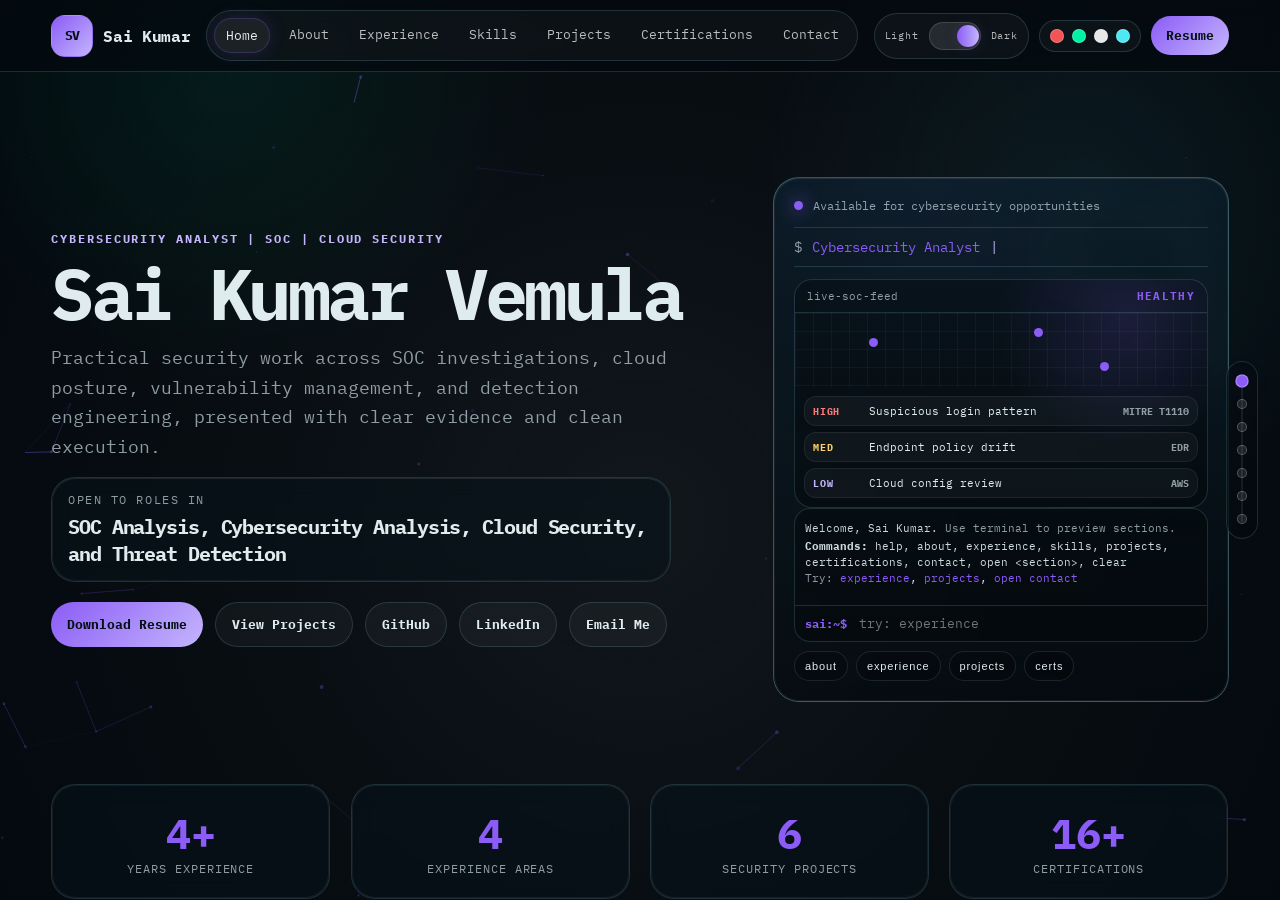
==== commit 350c5e28: "project update" ====
--- a/index.html
+++ b/index.html
@@ -323,9 +323,9 @@
                 <div class="projectSlideCopy">
                   <p class="cardLabel">Featured Project</p>
                   <h3>Smart SIEM Risk Engine</h3>
-                  <p>Built an alert-fatigue reduction engine that ingests raw threat data, normalizes alerts, scores risk, maps MITRE TTPs, and streams high-confidence events to a real-time analyst dashboard.</p>
-                  <div class="projectFacts"><span>FastAPI + WebSockets</span><span>MITRE ATT&CK mapping</span><span>Automated response playbooks</span></div>
-                  <div class="tagRow"><span class="tagPill">Python</span><span class="tagPill">FastAPI</span><span class="tagPill">SQLite</span><span class="tagPill">MITRE</span></div>
+                  <p>Built an end-to-end SOC platform that ingests raw threat data, normalizes alerts, scores risk with ML anomaly detection, maps MITRE TTPs, and streams events to a real-time analyst dashboard with 15+ tabs spanning incidents, hunting, kill-chain, IOCs, playbooks, and forecasting.</p>
+                  <div class="projectFacts"><span>AI Investigator chat (Claude)</span><span>MITRE ATT&CK heatmap + GeoIP map</span><span>Pivot search · SLA tracking · bulk ops</span><span>Downloadable incident reports</span></div>
+                  <div class="tagRow"><span class="tagPill">Python</span><span class="tagPill">FastAPI</span><span class="tagPill">WebSockets</span><span class="tagPill">SQLite</span><span class="tagPill">scikit-learn</span><span class="tagPill">Claude AI</span><span class="tagPill">Leaflet</span><span class="tagPill">MITRE</span></div>
                   <div class="projectActions"><button class="pc-btn caseStudyBtn" type="button" data-case="siem">Case Study</button><a class="pc-btn" href="https://github.com/svemula17/smart-siem-risk-engine" target="_blank" rel="noreferrer">GitHub</a></div>
                 </div>
                 <div class="projectSlideVisual projectShot" aria-label="Smart SIEM dashboard">
